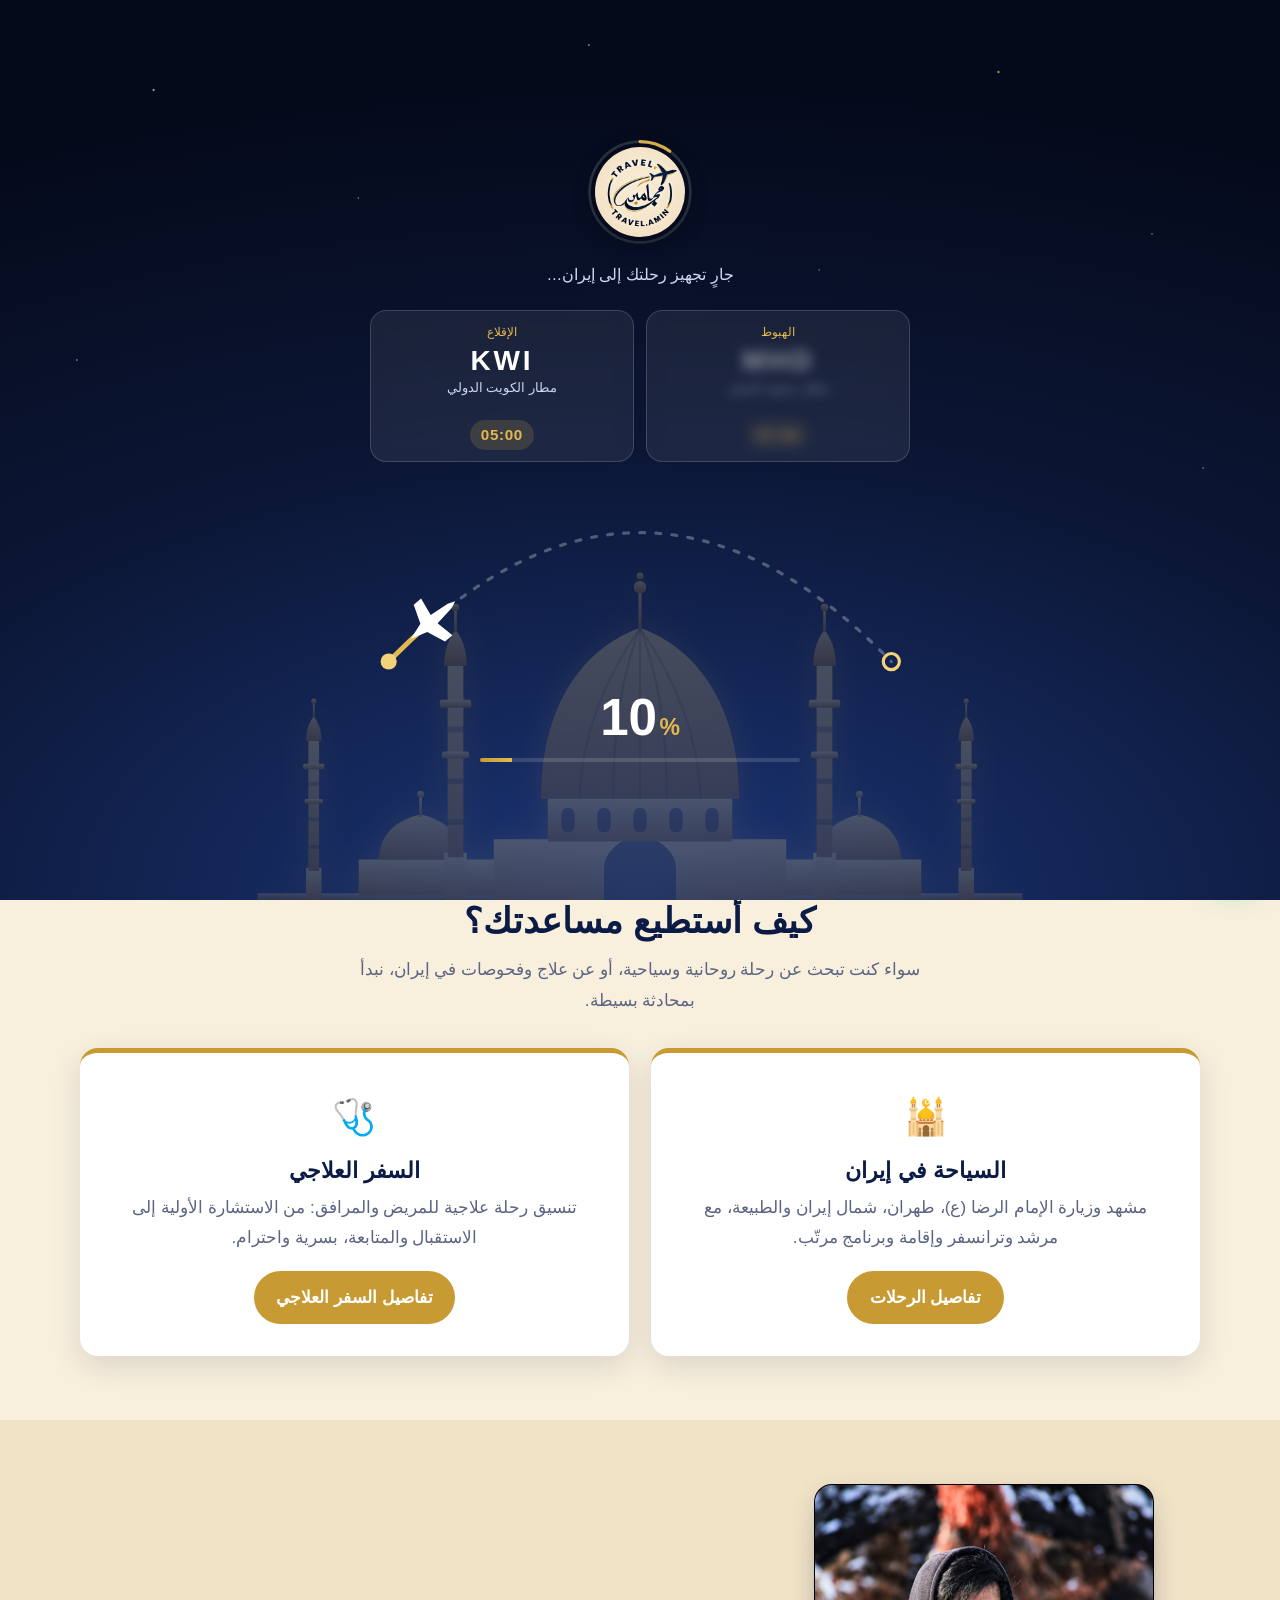
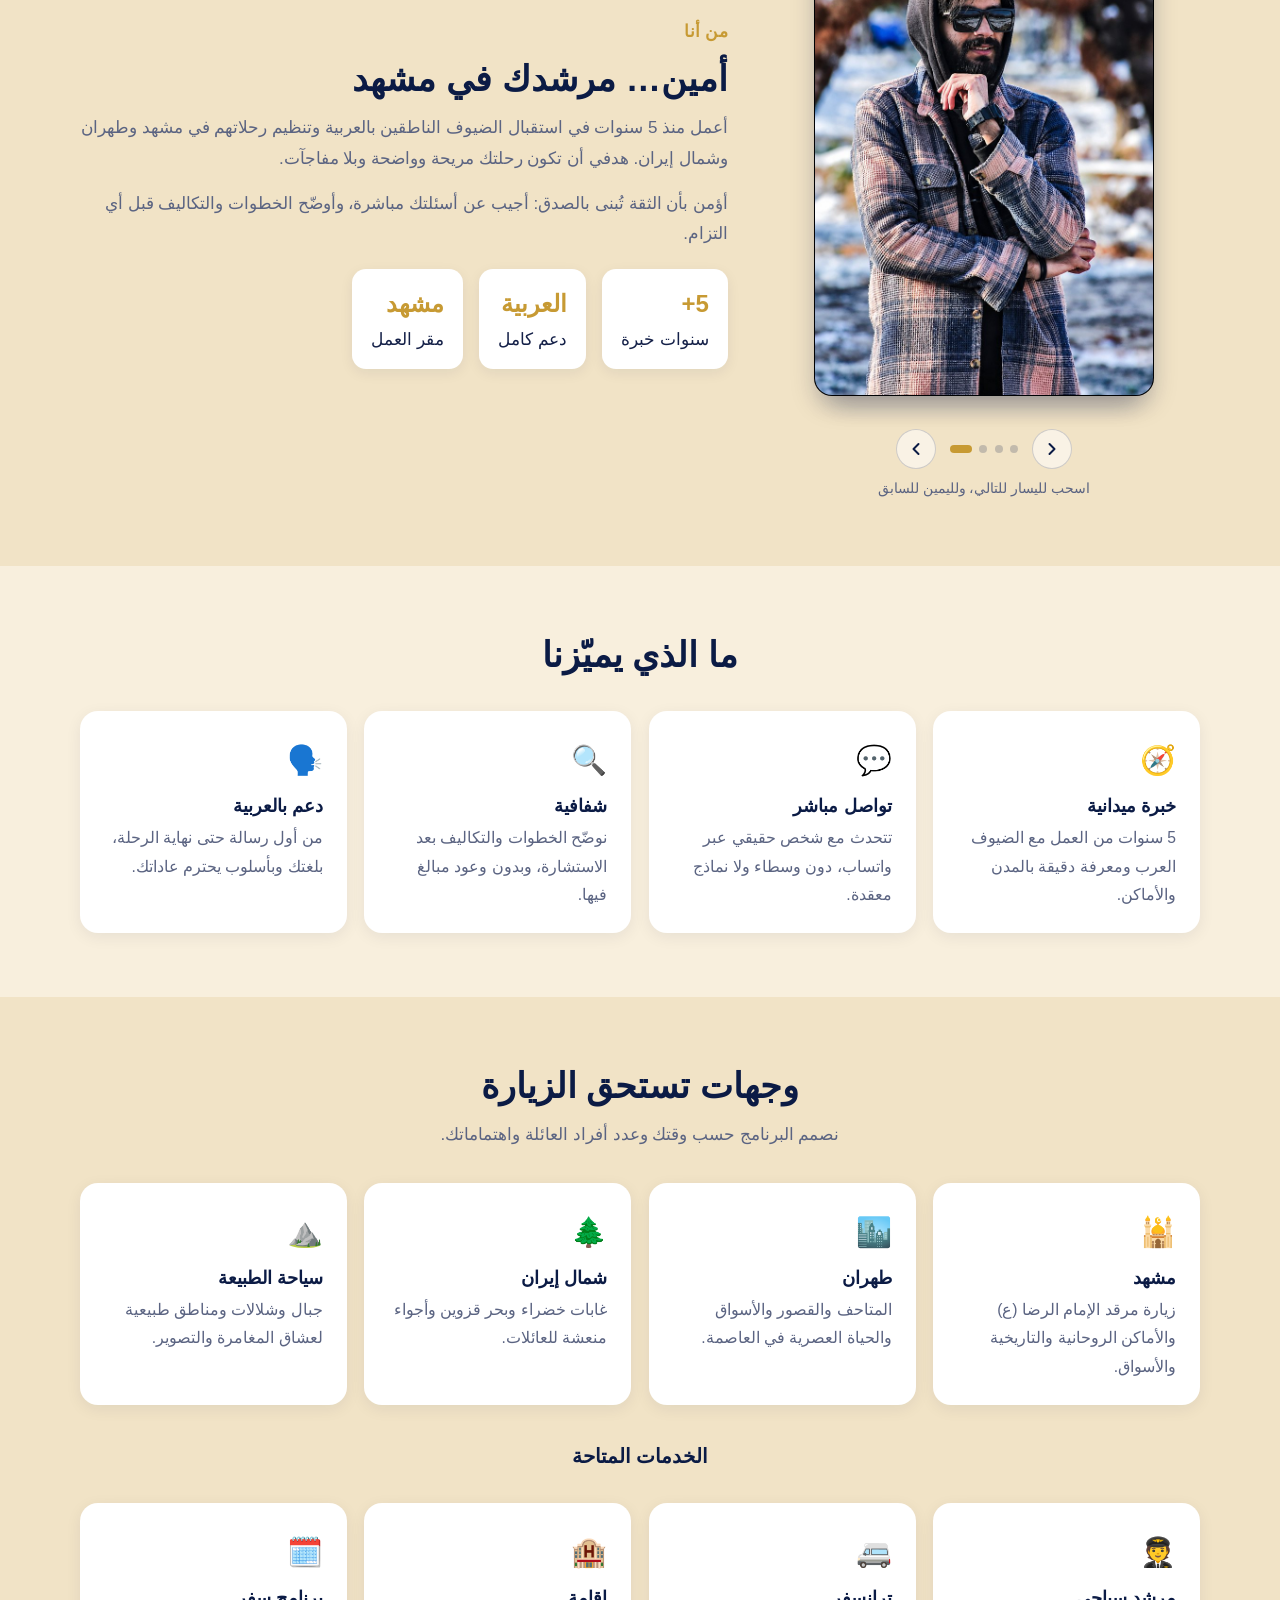
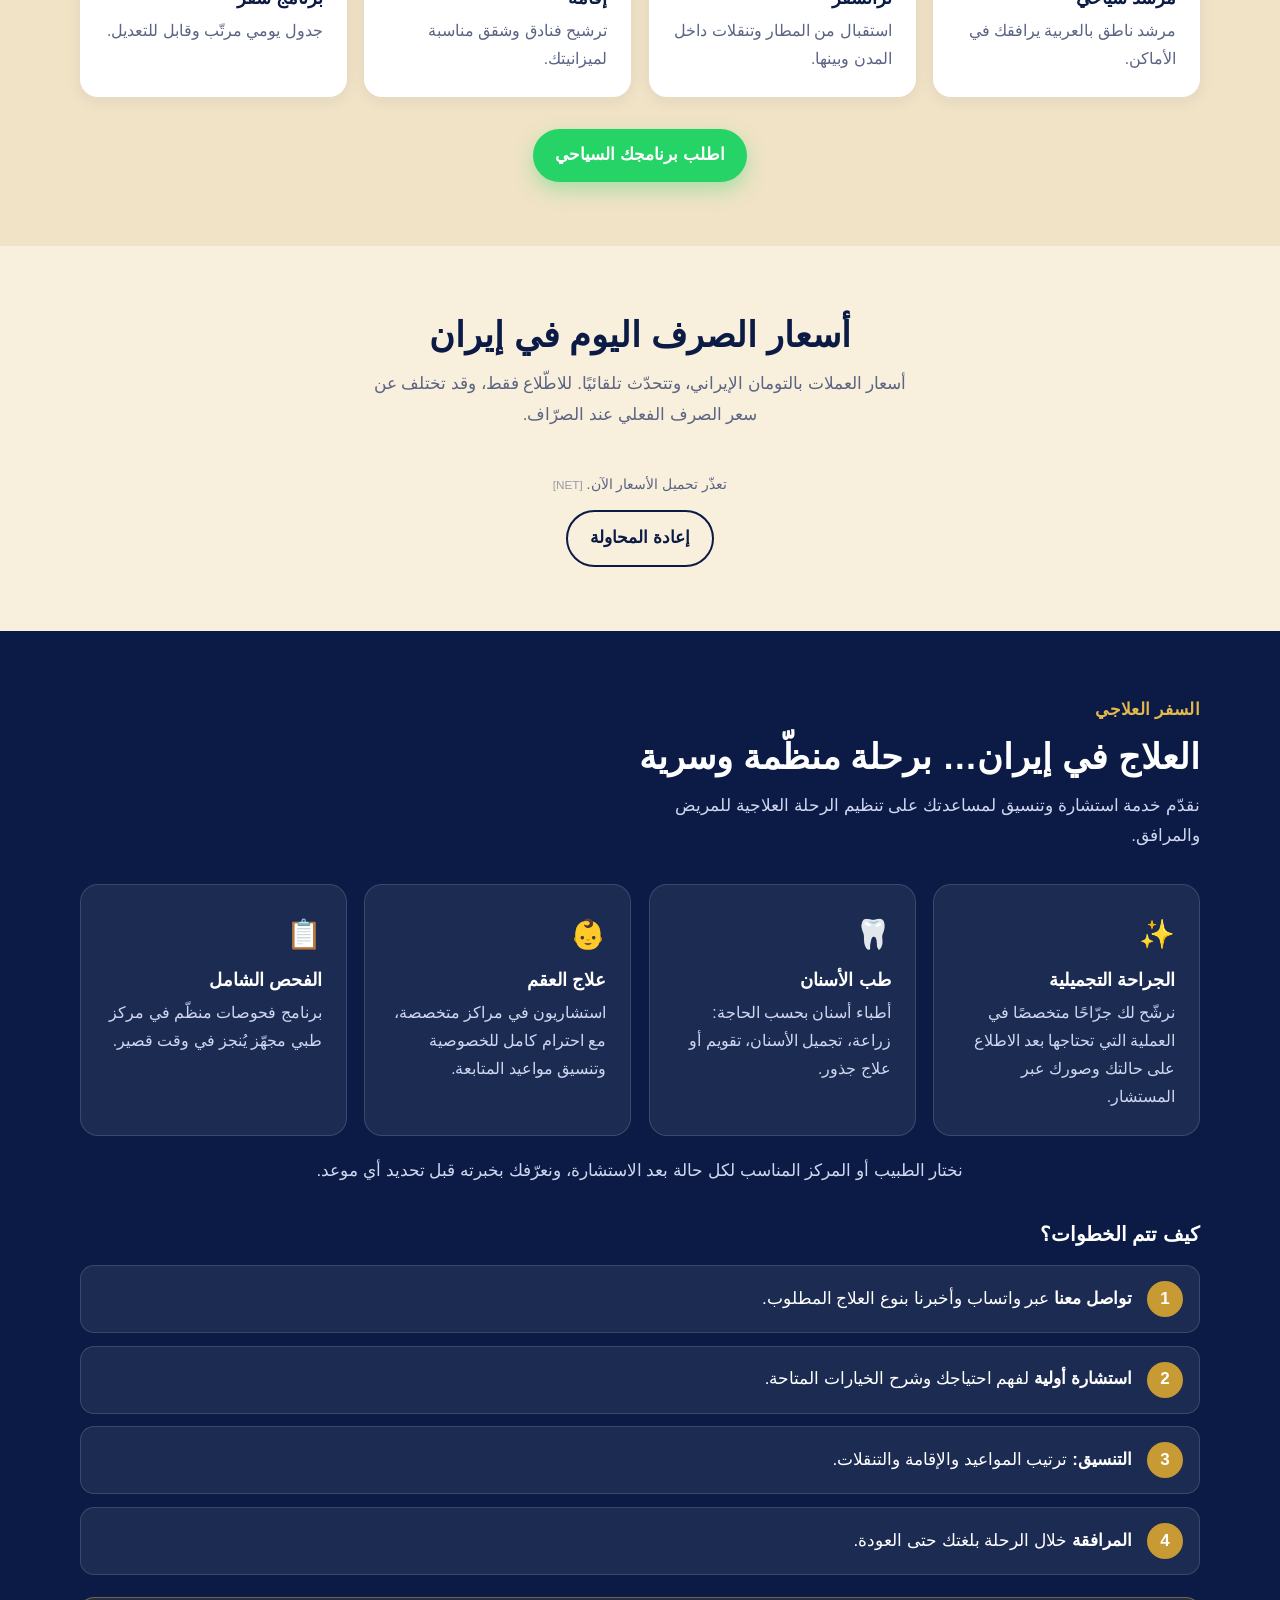
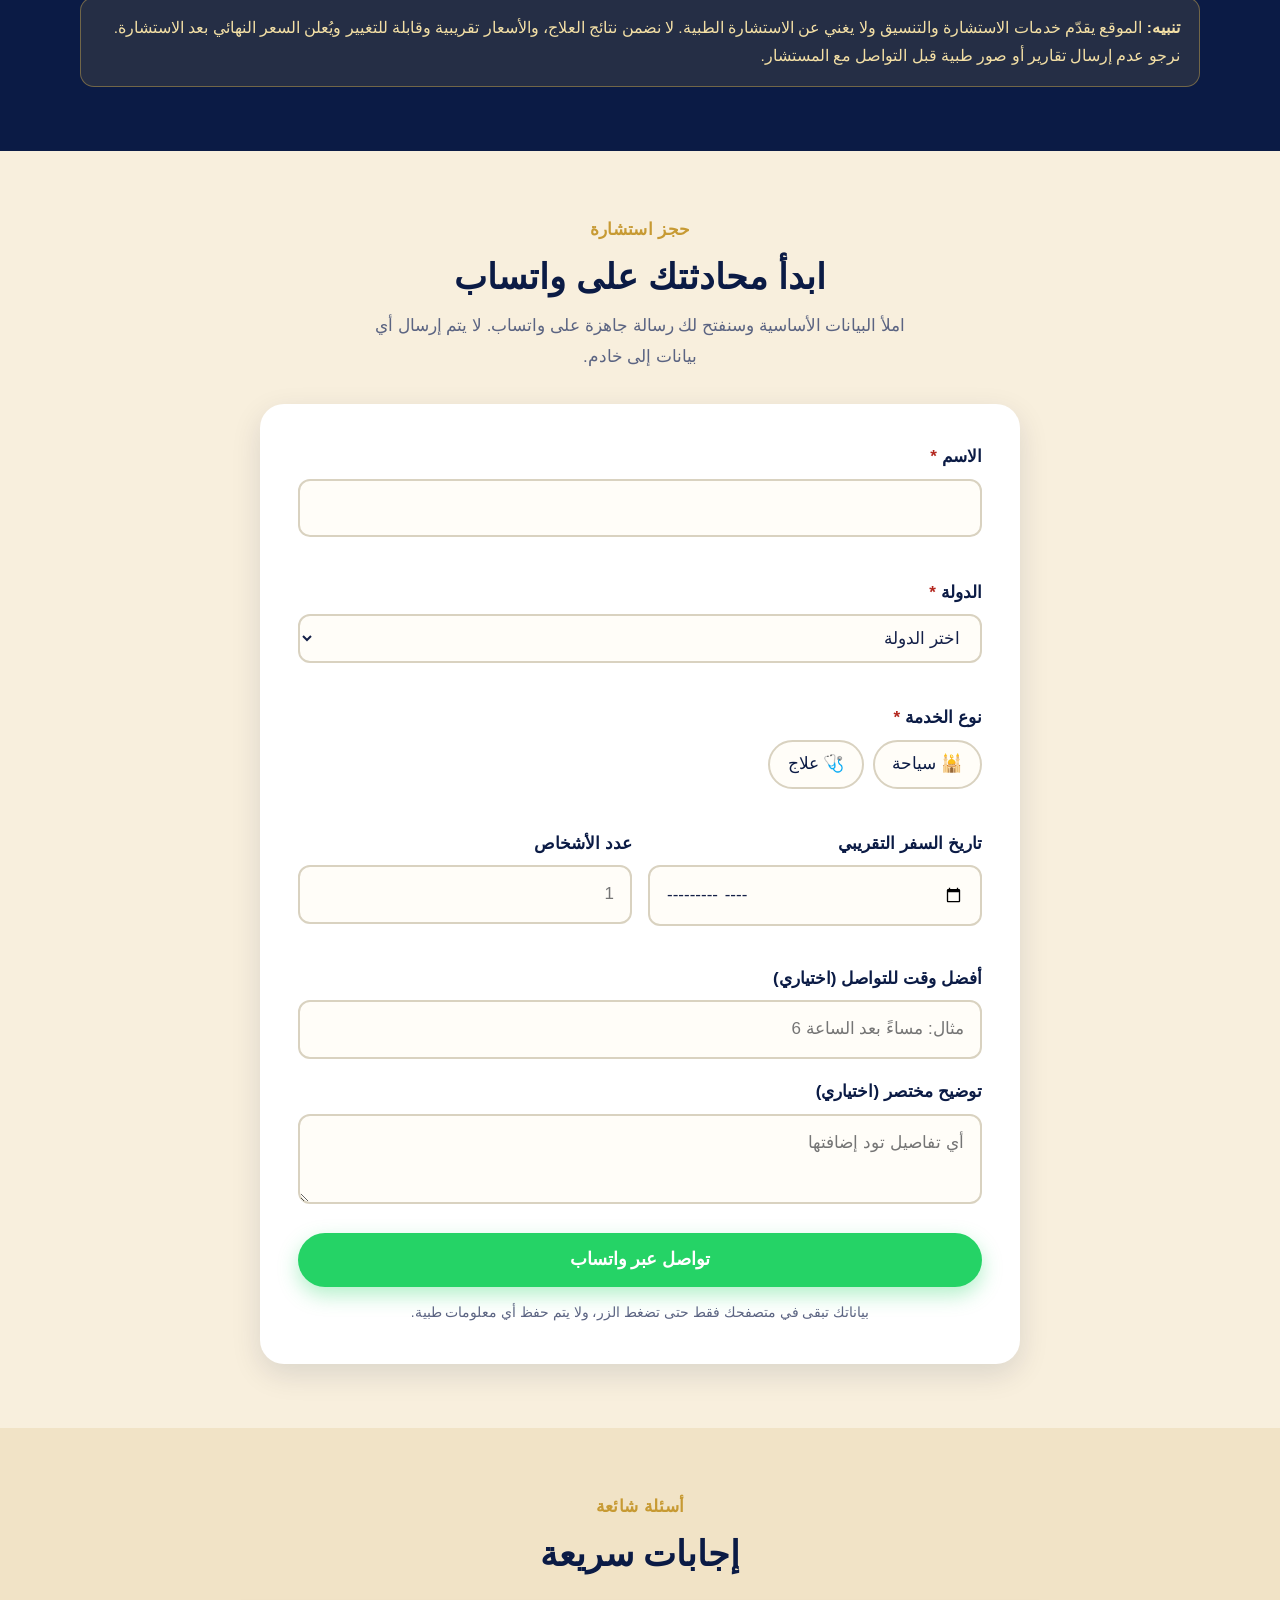
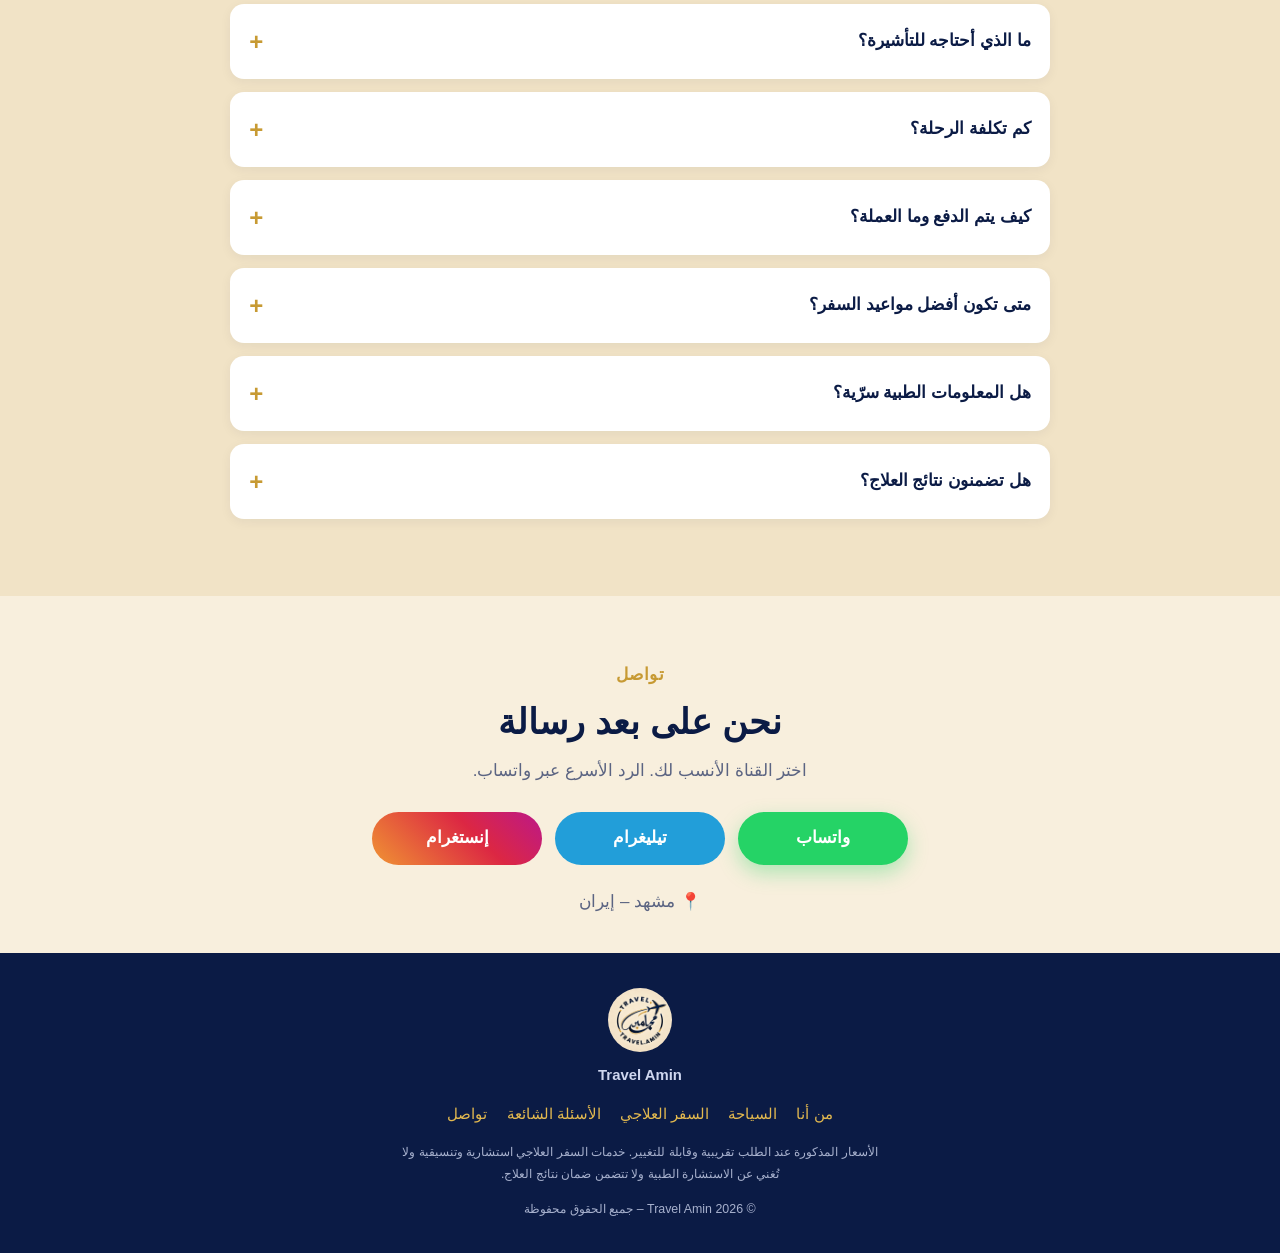
==== index.html @ 6a2022cb "Update title for SEO and branding improvement" ====
<!doctype html>
<html lang="ar" dir="rtl">
<head>
<meta charset="utf-8">
<meta name="google-site-verification" content="cm3eL5Jy6Xv6FcwjnSOEqMSKHyD1TACXFL0OjEvYumI" />
<meta http-equiv="Content-Security-Policy" content="default-src 'self'; script-src 'self'; style-src 'self' https://fonts.googleapis.com; font-src https://fonts.gstatic.com; img-src 'self' data:; connect-src 'self' https://travelamin.mafia099x.workers.dev; base-uri 'self'; form-action 'none'; object-src 'none'">
<meta name="referrer" content="strict-origin-when-cross-origin">
<meta name="viewport" content="width=device-width, initial-scale=1, viewport-fit=cover">
<title>مرشد سياحي في مشهد | السياحة العلاجية في إيران - Travel Amin</title>
<meta name="description" content="أمين، مرشد سياحي من مشهد بخبرة 5 سنوات. رحلات سياحية وسفر علاجي في إيران للناطقين بالعربية، مع استشارة مباشرة عبر واتساب.">
<meta property="og:type" content="website">
<meta property="og:title" content="Travel Amin | السياحة والعلاج في إيران">
<meta property="og:description" content="خطّط رحلتك السياحية أو العلاجية إلى إيران مع مرشد من مشهد، وتواصل مباشرة عبر واتساب.">
<meta property="og:image" content="assets/img/og.jpg">
<meta name="twitter:card" content="summary_large_image">
<meta property="og:locale" content="ar_AR">
<meta name="theme-color" content="#0B1B45" id="metaTheme">
<script src="assets/js/theme-init.js"></script>
<link rel="icon" type="image/png" href="assets/img/favicon.png">
<link rel="apple-touch-icon" href="assets/img/apple-touch-icon.png">
<link rel="preconnect" href="https://fonts.googleapis.com">
<link rel="preconnect" href="https://fonts.gstatic.com" crossorigin>
<link href="https://fonts.googleapis.com/css2?family=Tajawal:wght@400;500;700;800&display=swap" rel="stylesheet">
<script type="application/ld+json">
{"@context":"https://schema.org","@type":"TravelAgency","name":"Travel Amin","alternateName":"Travel.Amin","description":"خدمات السياحة والسفر العلاجي في إيران للناطقين بالعربية","areaServed":"IR","address":{"@type":"PostalAddress","addressLocality":"Mashhad","addressCountry":"IR"},"sameAs":["https://instagram.com/travel.amin","https://t.me/travel_amin"]}
</script>
<link rel="stylesheet" href="assets/css/style.css">
</head>
<body>
<div id="intro" role="status" aria-live="polite" aria-label="جارٍ تجهيز رحلتك" dir="ltr">
  <div class="in-stars"></div>
  <div class="in-stage in-route" id="inRoute">
    <div class="in-logo" id="inLogoWrap">
      <svg viewBox="0 0 120 120" aria-hidden="true"><circle cx="60" cy="60" r="56" fill="none" stroke="rgba(255,255,255,.16)" stroke-width="3"/><circle id="inRing" cx="60" cy="60" r="56" fill="none" stroke="#E3B94F" stroke-width="3.5" stroke-linecap="round" stroke-dasharray="351.86" stroke-dashoffset="351.86" transform="rotate(-90 60 60)"/></svg>
      <img id="inLogo" src="assets/img/logo.jpg" alt="Travel Amin" width="90" height="90">
    </div>
    <p class="in-title" id="inTitle" dir="rtl">جارٍ تجهيز رحلتك إلى إيران…</p>
    <div class="in-cards">
      <div class="ap ap-from" dir="rtl"><span class="ap-lab">الإقلاع</span><b class="ap-code" id="fromCode">---</b><span class="ap-name" id="fromName"></span><span class="ap-time" id="fromTime">--:--</span></div>
      <div class="ap ap-to" id="toCard" dir="rtl"><span class="ap-lab">الهبوط</span><b class="ap-code" id="toCode">MHD</b><span class="ap-name" id="toName">مطار مشهد الدولي</span><span class="ap-time" id="toTime">--:--</span></div>
    </div>
    <svg class="in-path" viewBox="0 0 360 150" aria-hidden="true">
      <path id="inArc" d="M24 122 Q180 -38 336 122" fill="none" stroke="rgba(255,255,255,.28)" stroke-width="2" stroke-dasharray="3 7" stroke-linecap="round"/>
      <path id="inTrail" d="M24 122 Q180 -38 336 122" fill="none" stroke="#E3B94F" stroke-width="3" stroke-linecap="round"/>
      <circle cx="24" cy="122" r="5" fill="#F3D27A"/><circle cx="336" cy="122" r="5" fill="none" stroke="#F3D27A" stroke-width="2"/>
      <g id="inPlane"><path d="M-11 0 L-4 -2.2 L-1 -10 L3 -10 L1.6 -2.2 L10 -1.2 L13 0 L10 1.2 L1.6 2.2 L3 10 L-1 10 L-4 2.2 Z" fill="#fff"/></g>
    </svg>
    <div class="in-pct"><span id="inNum">0</span><small>%</small></div>
    <div class="in-bar"><i id="inBar"></i></div>
  </div>
  <div class="in-stage in-pass" aria-hidden="true">
    <div class="pp" id="pp">
      <div class="pp-page">
        <div class="pp-h">VISAS · تأشيرات</div>
        <div class="pp-ln"></div><div class="pp-ln s"></div><div class="pp-ln"></div>
        <div class="stamp" id="stamp"><div class="s1">IRAN</div><div class="s2">ENTRY · دخول</div><div class="s3">MASHHAD INT'L AIRPORT</div><div class="s4" id="stampDate">--</div></div>
        <div class="pp-mrz">P&lt;TRAVEL&lt;&lt;AMIN&lt;&lt;&lt;&lt;&lt;&lt;&lt;&lt;&lt;&lt;&lt;&lt;&lt;&lt;&lt;&lt;&lt;<br>MHD0000000&lt;0IRN&lt;&lt;&lt;&lt;&lt;&lt;&lt;&lt;&lt;&lt;&lt;&lt;&lt;&lt;&lt;</div>
      </div>
      <div class="pp-cover">
        <img id="ppLogo" class="pp-logo" alt="" width="96" height="96">
        <b>PASSPORT</b><span>جواز سفر</span>
      </div>
    </div>
    <p class="in-welcome" dir="rtl">أهلاً بك في إيران</p>
  </div>
</div>

<a class="skip" href="#main">تخطي إلى المحتوى</a>

<header class="site">
  <div class="container nav">
    <a class="brand" href="#top" aria-label="Travel Amin – الرئيسية">
      <img src="assets/img/logo.jpg" alt="شعار Travel Amin" width="48" height="48">
      <span>Travel Amin</span>
    </a>
    <div class="nav-actions">
      <button class="theme-btn" id="themeBtn" type="button" aria-label="تبديل الوضع الليلي" aria-pressed="false">
        <svg class="moon" width="22" height="22" viewBox="0 0 24 24" fill="none" stroke="currentColor" stroke-width="2" stroke-linecap="round" stroke-linejoin="round" aria-hidden="true"><path d="M21 12.8A9 9 0 1 1 11.2 3a7 7 0 0 0 9.8 9.8z"/></svg>
        <svg class="sun" width="22" height="22" viewBox="0 0 24 24" fill="none" stroke="currentColor" stroke-width="2" stroke-linecap="round" aria-hidden="true"><circle cx="12" cy="12" r="4"/><path d="M12 2v2M12 20v2M4.900 4.900l1.400 1.400M17.700 17.700l1.400 1.400M2 12h2M20 12h2M4.900 19.100l1.400-1.400M17.700 6.300l1.400-1.400"/></svg>
      </button>
      <button class="burger" id="burger" aria-label="القائمة" aria-expanded="false" aria-controls="menu"><span></span></button>
    </div>
    <ul class="menu" id="menu">
      <li><a href="#about">من أنا</a></li>
      <li><a href="#tourism">السياحة</a></li>
      <li><a href="#medical">السفر العلاجي</a></li>
      <li><a href="#faq">الأسئلة الشائعة</a></li>
      <li><a href="#contact">تواصل</a></li>
      <li><a class="btn btn-wa" href="#booking" data-wa-open>احجز استشارة</a></li>
    </ul>
  </div>
</header>

<main id="main">
<!-- HERO -->
<section class="hero" id="top">
  <svg class="skyline" viewBox="0 0 800 304" aria-hidden="true" focusable="false" xmlns="http://www.w3.org/2000/svg">
  <defs>
    <linearGradient id="gd" x1="0" y1="0" x2="0" y2="1"><stop offset="0" stop-color="#FBE08A"/><stop offset="1" stop-color="#A9751F"/></linearGradient>
    <g id="mnr">
      <rect x="-10" y="262" width="20" height="42" fill="url(#gd)"/>
      <rect x="-7" y="96" width="14" height="170" fill="url(#gd)"/>
      <rect x="-7" y="150" width="14" height="5" fill="#0A1330" opacity=".28"/>
      <rect x="-7" y="196" width="14" height="5" fill="#0A1330" opacity=".28"/>
      <rect x="-7" y="232" width="14" height="5" fill="#0A1330" opacity=".28"/>
      <rect x="-14" y="126" width="28" height="7" rx="2" fill="url(#gd)"/>
      <rect x="-12" y="172" width="24" height="6" rx="2" fill="url(#gd)"/>
      <path d="M-10 96 C-10 80 -5 70 0 64 C5 70 10 80 10 96 Z" fill="url(#gd)"/>
      <rect x="-1.2" y="46" width="2.4" height="20" fill="url(#gd)"/>
      <circle cx="0" cy="44" r="3.4" fill="url(#gd)"/>
    </g>
  </defs>
  <!-- ground -->
  <rect x="60" y="298" width="680" height="6" fill="url(#gd)" opacity=".7"/>
  <!-- outer minarets -->
  <use href="#mnr" transform="translate(110 304) scale(.68) translate(0 -304)"/>
  <use href="#mnr" transform="translate(690 304) scale(.68) translate(0 -304)"/>
  <!-- side wings + small domes -->
  <rect x="150" y="268" width="130" height="32" fill="url(#gd)"/>
  <rect x="520" y="268" width="130" height="32" fill="url(#gd)"/>
  <path d="M168 268 C168 244 186 232 205 228 C224 232 242 244 242 268 Z" fill="url(#gd)"/>
  <path d="M558 268 C558 244 576 232 595 228 C614 232 632 244 632 268 Z" fill="url(#gd)"/>
  <rect x="203.8" y="212" width="2.4" height="18" fill="url(#gd)"/><circle cx="205" cy="210" r="3" fill="url(#gd)"/>
  <rect x="593.8" y="212" width="2.4" height="18" fill="url(#gd)"/><circle cx="595" cy="210" r="3" fill="url(#gd)"/>
  <!-- main minarets -->
  <use href="#mnr" transform="translate(236 0)"/>
  <use href="#mnr" transform="translate(564 0)"/>
  <!-- central body + iwan -->
  <rect x="270" y="250" width="260" height="54" fill="url(#gd)"/>
  <path d="M368 304 V276 Q368 256 400 244 Q432 256 432 276 V304 Z" fill="#0A1330" opacity=".6"/>
  <!-- drum -->
  <rect x="318" y="212" width="164" height="40" fill="url(#gd)"/>
  <g fill="#0A1330" opacity=".5">
    <rect x="330" y="222" width="12" height="22" rx="6"/><rect x="362" y="222" width="12" height="22" rx="6"/>
    <rect x="394" y="222" width="12" height="22" rx="6"/><rect x="426" y="222" width="12" height="22" rx="6"/>
    <rect x="458" y="222" width="12" height="22" rx="6"/>
  </g>
  <!-- main dome -->
  <path d="M312 214 C312 130 350 80 400 62 C450 80 488 130 488 214 Z" fill="url(#gd)"/>
  <g fill="none" stroke="#0A1330" stroke-opacity=".2" stroke-width="2">
    <path d="M400 62 V214"/>
    <path d="M400 62 C382 108 376 160 376 214"/><path d="M400 62 C418 108 424 160 424 214"/>
    <path d="M400 62 C366 112 348 160 346 214"/><path d="M400 62 C434 112 452 160 454 214"/>
  </g>
  <rect x="398.6" y="28" width="2.8" height="36" fill="url(#gd)"/>
  <circle cx="400" cy="26" r="5.5" fill="url(#gd)"/>
  <circle cx="400" cy="16" r="3.2" fill="url(#gd)"/>
</svg>
  <div class="container hero-grid">
    <div>
      <span class="eyebrow u1">مشهد – إيران</span>
      <h1>رحلتك إلى إيران تبدأ مع <em>مرشد يُوثق به</em></h1>
      <p>أنا أمين، مرشد سياحي من مشهد بخبرة 5 سنوات مع الضيوف الناطقين بالعربية. أخطّط لرحلتك السياحية أو العلاجية وأرافقك خطوة بخطوة — والتواصل مباشر عبر واتساب.</p>
      <div class="cta">
        <a class="btn btn-wa" href="#booking" data-wa-open>
          <svg width="22" height="22" viewBox="0 0 32 32" fill="#fff" aria-hidden="true"><path d="M16 3C9 3 3.4 8.6 3.4 15.5c0 2.3.6 4.4 1.7 6.3L3 29l7.4-1.9c1.8 1 3.8 1.500 5.900 1.500h.1c6.900 0 12.500-5.600 12.500-12.500S23 3 16 3zm0 22.900c-1.900 0-3.700-.5-5.300-1.500l-.4-.2-4.400 1.100 1.200-4.300-.3-.4a10.300 10.300 0 0 1-1.600-5.500C5.200 9.300 10 4.800 16 4.800s10.800 4.600 10.800 10.700S21.900 25.900 16 25.900zm5.900-7.700c-.3-.2-1.900-.9-2.200-1-.3-.1-.5-.2-.7.200s-.8 1-1 1.200c-.2.200-.4.200-.7.100-.3-.2-1.400-.5-2.600-1.600-1-.9-1.600-1.900-1.800-2.300-.2-.3 0-.5.100-.7l.5-.6c.2-.2.200-.3.300-.5.100-.2.100-.4 0-.6l-1-2.300c-.2-.6-.5-.5-.7-.5h-.6c-.2 0-.6.100-.9.400s-1.200 1.200-1.200 2.800 1.200 3.300 1.400 3.500c.2.200 2.400 3.700 5.800 5.100.8.400 1.500.6 2 .7.800.3 1.600.2 2.200.1.700-.1 1.900-.8 2.200-1.500.3-.7.300-1.400.2-1.500-.1-.1-.3-.2-.7-.4z"/></svg>
          احجز استشارتك عبر واتساب</a>
        <a class="btn btn-line" href="#paths">استكشف الخدمات</a>
      </div>
      <div class="badges"><span>✔ خبرة 5 سنوات</span><span>✔ دعم باللغة العربية</span><span>✔ استشارة مباشرة</span></div>
    </div>
    <img class="hero-logo" src="assets/img/logo.jpg" alt="شعار Travel Amin: طائرة وخط عربي" width="340" height="340">
  </div>
</section>

<!-- PATHS -->
<section id="paths">
  <div class="container center">
    <span class="eyebrow">اختر مسارك</span>
    <h2>كيف أستطيع مساعدتك؟</h2>
    <p class="lead">سواء كنت تبحث عن رحلة روحانية وسياحية، أو عن علاج وفحوصات في إيران، نبدأ بمحادثة بسيطة.</p>
    <div class="paths">
      <article class="path">
        <div class="ico" aria-hidden="true">🕌</div>
        <h3>السياحة في إيران</h3>
        <p>مشهد وزيارة الإمام الرضا (ع)، طهران، شمال إيران والطبيعة، مع مرشد وترانسفر وإقامة وبرنامج مرتّب.</p>
        <a class="btn btn-gold" href="#tourism">تفاصيل الرحلات</a>
      </article>
      <article class="path">
        <div class="ico" aria-hidden="true">🩺</div>
        <h3>السفر العلاجي</h3>
        <p>تنسيق رحلة علاجية للمريض والمرافق: من الاستشارة الأولية إلى الاستقبال والمتابعة، بسرية واحترام.</p>
        <a class="btn btn-gold" href="#medical">تفاصيل السفر العلاجي</a>
      </article>
    </div>
  </div>
</section>

<!-- ABOUT -->
<section class="alt" id="about">
  <div class="container about">
    <div class="pwrap"><div class="pstack">
      <figure class="card pcard"><img src="assets/img/amin-1.jpg" alt="أمين – صورة 1" width="340" height="510" draggable="false"></figure>
      <figure class="card pcard"><img src="assets/img/amin-2.jpg" alt="أمين – صورة 2" width="340" height="510" draggable="false" loading="lazy"></figure>
      <figure class="card pcard"><img src="assets/img/amin-3.jpg" alt="أمين – صورة 3" width="340" height="510" draggable="false" loading="lazy"></figure>
      <figure class="card pcard"><img src="assets/img/amin-4.jpg" alt="أمين – صورة 4" width="340" height="510" draggable="false" loading="lazy"></figure>
    </div></div>
    <div>
      <span class="eyebrow">من أنا</span>
      <h2>أمين… مرشدك في مشهد</h2>
      <p>أعمل منذ 5 سنوات في استقبال الضيوف الناطقين بالعربية وتنظيم رحلاتهم في مشهد وطهران وشمال إيران. هدفي أن تكون رحلتك مريحة وواضحة وبلا مفاجآت.</p>
      <p>أؤمن بأن الثقة تُبنى بالصدق: أجيب عن أسئلتك مباشرة، وأوضّح الخطوات والتكاليف قبل أي التزام.</p>
      <div class="stats">
        <div class="stat"><b>5+</b>سنوات خبرة</div>
        <div class="stat"><b>العربية</b>دعم كامل</div>
        <div class="stat"><b>مشهد</b>مقر العمل</div>
      </div>
    </div>
  </div>
</section>

<!-- WHY -->
<section id="why">
  <div class="container center">
    <h2>ما الذي يميّزنا</h2>
    <div class="grid g4 u2">
      <div class="card"><span class="ico" aria-hidden="true">🧭</span><h3>خبرة ميدانية</h3><p>5 سنوات من العمل مع الضيوف العرب ومعرفة دقيقة بالمدن والأماكن.</p></div>
      <div class="card"><span class="ico" aria-hidden="true">💬</span><h3>تواصل مباشر</h3><p>تتحدث مع شخص حقيقي عبر واتساب، دون وسطاء ولا نماذج معقدة.</p></div>
      <div class="card"><span class="ico" aria-hidden="true">🔍</span><h3>شفافية</h3><p>نوضّح الخطوات والتكاليف بعد الاستشارة، وبدون وعود مبالغ فيها.</p></div>
      <div class="card"><span class="ico" aria-hidden="true">🗣️</span><h3>دعم بالعربية</h3><p>من أول رسالة حتى نهاية الرحلة، بلغتك وبأسلوب يحترم عاداتك.</p></div>
    </div>
  </div>
</section>

<!-- TOURISM -->
<section class="alt" id="tourism">
  <div class="container">
    <h2 class="u3">وجهات تستحق الزيارة</h2>
    <p class="lead u4">نصمم البرنامج حسب وقتك وعدد أفراد العائلة واهتماماتك.</p>
    <div class="grid g4">
      <div class="card"><span class="ico" aria-hidden="true">🕌</span><h3>مشهد</h3><p>زيارة مرقد الإمام الرضا (ع) والأماكن الروحانية والتاريخية والأسواق.</p></div>
      <div class="card"><span class="ico" aria-hidden="true">🏙️</span><h3>طهران</h3><p>المتاحف والقصور والأسواق والحياة العصرية في العاصمة.</p></div>
      <div class="card"><span class="ico" aria-hidden="true">🌲</span><h3>شمال إيران</h3><p>غابات خضراء وبحر قزوين وأجواء منعشة للعائلات.</p></div>
      <div class="card"><span class="ico" aria-hidden="true">⛰️</span><h3>سياحة الطبيعة</h3><p>جبال وشلالات ومناطق طبيعية لعشاق المغامرة والتصوير.</p></div>
    </div>
    <h3 class="u5">الخدمات المتاحة</h3>
    <div class="grid g4">
      <div class="card"><span class="ico" aria-hidden="true">🧑‍✈️</span><h3>مرشد سياحي</h3><p>مرشد ناطق بالعربية يرافقك في الأماكن.</p></div>
      <div class="card"><span class="ico" aria-hidden="true">🚐</span><h3>ترانسفر</h3><p>استقبال من المطار وتنقلات داخل المدن وبينها.</p></div>
      <div class="card"><span class="ico" aria-hidden="true">🏨</span><h3>إقامة</h3><p>ترشيح فنادق وشقق مناسبة لميزانيتك.</p></div>
      <div class="card"><span class="ico" aria-hidden="true">🗓️</span><h3>برنامج سفر</h3><p>جدول يومي مرتّب وقابل للتعديل.</p></div>
    </div>
    <p class="center u6"><a class="btn btn-wa" href="#booking" data-wa-open data-pick="سياحة">اطلب برنامجك السياحي</a></p>
  </div>
</section>

<!-- RATES -->
<section id="rates">
  <div class="container center">
    <h2>أسعار الصرف اليوم في إيران</h2>
    <p class="lead">أسعار العملات بالتومان الإيراني، وتتحدّث تلقائيًا. للاطّلاع فقط، وقد تختلف عن سعر الصرف الفعلي عند الصرّاف.</p>
    <div class="rates-grid" id="ratesGrid" aria-live="polite">
      <div class="rate card sk"></div><div class="rate card sk"></div><div class="rate card sk"></div><div class="rate card sk"></div>
    </div>
    <p class="rates-meta" id="ratesMeta">جارٍ تحميل الأسعار…</p>
    <button class="btn btn-line rates-retry hidden" id="ratesRetry" type="button">إعادة المحاولة</button>
  </div>
</section>

<!-- MEDICAL -->
<section class="dark" id="medical">
  <div class="container">
    <span class="eyebrow u1">السفر العلاجي</span>
    <h2>العلاج في إيران… برحلة منظّمة وسرية</h2>
    <p class="lead">نقدّم خدمة استشارة وتنسيق لمساعدتك على تنظيم الرحلة العلاجية للمريض والمرافق.</p>
    <div class="grid g4">
      <div class="card" data-spec="تجميل"><span class="ico" aria-hidden="true">✨</span><h3>الجراحة التجميلية</h3><p>نرشّح لك جرّاحًا متخصصًا في العملية التي تحتاجها بعد الاطلاع على حالتك وصورك عبر المستشار.</p></div>
      <div class="card" data-spec="أسنان"><span class="ico" aria-hidden="true">🦷</span><h3>طب الأسنان</h3><p>أطباء أسنان بحسب الحاجة: زراعة، تجميل الأسنان، تقويم أو علاج جذور.</p></div>
      <div class="card" data-spec="عقم"><span class="ico" aria-hidden="true">👶</span><h3>علاج العقم</h3><p>استشاريون في مراكز متخصصة، مع احترام كامل للخصوصية وتنسيق مواعيد المتابعة.</p></div>
      <div class="card" data-spec="فحص"><span class="ico" aria-hidden="true">📋</span><h3>الفحص الشامل</h3><p>برنامج فحوصات منظّم في مركز طبي مجهّز يُنجز في وقت قصير.</p></div>
    </div>
    <p class="center u7">نختار الطبيب أو المركز المناسب لكل حالة بعد الاستشارة، ونعرّفك بخبرته قبل تحديد أي موعد.</p>
    <h3 class="u8">كيف تتم الخطوات؟</h3>
    <ol class="steps">
      <li><b>تواصل معنا</b> عبر واتساب وأخبرنا بنوع العلاج المطلوب.</li>
      <li><b>استشارة أولية</b> لفهم احتياجك وشرح الخيارات المتاحة.</li>
      <li><b>التنسيق:</b> ترتيب المواعيد والإقامة والتنقلات.</li>
      <li><b>المرافقة</b> خلال الرحلة بلغتك حتى العودة.</li>
    </ol>
    <div class="notice"><b>تنبيه:</b> الموقع يقدّم خدمات الاستشارة والتنسيق ولا يغني عن الاستشارة الطبية. لا نضمن نتائج العلاج، والأسعار تقريبية وقابلة للتغيير ويُعلن السعر النهائي بعد الاستشارة. نرجو عدم إرسال تقارير أو صور طبية قبل التواصل مع المستشار.</div>
    
  </div>
</section>

<!-- BOOKING -->
<section id="booking">
  <div class="container center">
    <span class="eyebrow">حجز استشارة</span>
    <h2>ابدأ محادثتك على واتساب</h2>
    <p class="lead">املأ البيانات الأساسية وسنفتح لك رسالة جاهزة على واتساب. لا يتم إرسال أي بيانات إلى خادم.</p>
    <form class="form-wrap u2" id="bookForm" novalidate aria-label="نموذج حجز استشارة">
      <div class="field">
        <label for="name">الاسم <span class="req">*</span></label>
        <input id="name" name="name" type="text" autocomplete="name" maxlength="60" aria-describedby="e-name">
        <div class="err" id="e-name" role="alert"></div>
      </div>
      <div class="field">
        <label for="country">الدولة <span class="req">*</span></label>
        <select id="country" name="country" aria-describedby="e-country">
          <option value="">اختر الدولة</option>
          <option>العراق</option><option>الكويت</option><option>عُمان</option><option>قطر</option>
          <option>البحرين</option><option>الإمارات</option><option>السعودية</option><option>لبنان</option>
          <option>اليمن</option><option>سوريا</option><option>الأردن</option><option>مصر</option><option>أخرى</option>
        </select>
        <div class="err" id="e-country" role="alert"></div>
      </div>
      <div class="field">
        <span class="lbl" id="l-type">نوع الخدمة <span class="req">*</span></span>
        <div class="chips" role="radiogroup" aria-labelledby="l-type" id="g-type">
          <button type="button" class="chip" role="radio" aria-checked="false" data-v="سياحة">🕌 سياحة</button>
          <button type="button" class="chip" role="radio" aria-checked="false" data-v="علاج">🩺 علاج</button>
        </div>
        <div class="err" id="e-type" role="alert"></div>
      </div>
      <div class="field hidden" id="f-topic">
        <span class="lbl" id="l-topic">الموضوع <span class="req">*</span></span>
        <div class="chips" role="radiogroup" aria-labelledby="l-topic" id="g-topic"></div>
        <input id="other" type="text" maxlength="80" placeholder="اكتب الموضوع باختصار" class="hidden u9" aria-label="موضوع آخر">
        <div class="err" id="e-topic" role="alert"></div>
      </div>
      <div class="row">
        <div class="field">
          <label for="date">تاريخ السفر التقريبي</label>
          <input id="date" type="month">
        </div>
        <div class="field">
          <label for="people">عدد الأشخاص</label>
          <input id="people" type="number" min="1" max="50" inputmode="numeric" placeholder="1" aria-describedby="e-people">
          <div class="err" id="e-people" role="alert"></div>
        </div>
      </div>
      <div class="field">
        <label for="besttime">أفضل وقت للتواصل (اختياري)</label>
        <input id="besttime" type="text" maxlength="50" placeholder="مثال: مساءً بعد الساعة 6">
      </div>
      <div class="field">
        <label for="note">توضيح مختصر (اختياري)</label>
        <textarea id="note" maxlength="400" placeholder="أي تفاصيل تود إضافتها"></textarea>
      </div>
      <div class="warn hidden" id="medwarn"><b>تنبيه:</b> لا ترسل تقارير أو صورًا طبية قبل التواصل مع المستشار.</div>
      <button class="btn btn-wa u10" type="submit">تواصل عبر واتساب</button>
      <div class="fallback hidden" id="fallback" aria-live="polite">
        إذا لم يفتح واتساب تلقائيًا، يمكنك:
        <div>
          <a class="btn btn-wa" id="fb-web" target="_blank" rel="noopener" href="#">واتساب ويب</a>
          <a class="btn btn-tg" href="https://t.me/travel_amin" target="_blank" rel="noopener">تيليغرام</a>
          <button type="button" class="btn btn-line" id="fb-copy">نسخ الرقم</button>
        </div>
      </div>
      <p class="privacy-note">بياناتك تبقى في متصفحك فقط حتى تضغط الزر، ولا يتم حفظ أي معلومات طبية.</p>
    </form>
  </div>
</section>

<!-- FAQ -->
<section class="alt" id="faq">
  <div class="container u11">
    <div class="center"><span class="eyebrow">أسئلة شائعة</span><h2>إجابات سريعة</h2></div>
    <div class="u12">
      <details><summary>ما الذي أحتاجه للتأشيرة؟</summary><p>تختلف متطلبات الدخول حسب الجنسية وقد تتغير، لذا نوضّح لك المطلوب لبلدك عند التواصل ونساعدك في تجهيز الأوراق.</p></details>
      <details><summary>كم تكلفة الرحلة؟</summary><p>لا نثبّت أسعارًا على الموقع لأن التكلفة تعتمد على المدة والخدمات وعدد الأشخاص. نرسل لك عرضًا واضحًا عبر واتساب بعد الاستشارة.</p></details>
      <details><summary>كيف يتم الدفع وما العملة؟</summary><p>نحدد طريقة الدفع والعملة معك بوضوح بعد الاتفاق على البرنامج، وقبل أي التزام.</p></details>
      <details><summary>متى تكون أفضل مواعيد السفر؟</summary><p>يعتمد ذلك على الوجهة ونوع الرحلة؛ أخبرنا بما تفضّله وسنقترح عليك الوقت الأنسب.</p></details>
      <details><summary>هل المعلومات الطبية سرّية؟</summary><p>نحترم خصوصيتك. لا يحفظ الموقع أي معلومات طبية، ونرجو عدم إرسال تقارير أو صور قبل التواصل مع المستشار عبر واتساب.</p></details>
      <details><summary>هل تضمنون نتائج العلاج؟</summary><p>لا. نحن نقدّم الاستشارة والتنسيق فقط، والقرار الطبي والنتائج من مسؤولية الطبيب والمركز المعالج.</p></details>
    </div>
  </div>
</section>

<!-- CONTACT -->
<section id="contact">
  <div class="container center">
    <span class="eyebrow">تواصل</span>
    <h2>نحن على بعد رسالة</h2>
    <p class="lead">اختر القناة الأنسب لك. الرد الأسرع عبر واتساب.</p>
    <div class="contact-list">
      <a class="btn btn-wa" href="#" data-wa-direct rel="noopener" target="_blank">واتساب</a>
      <a class="btn btn-tg" href="https://t.me/travel_amin" target="_blank" rel="noopener">تيليغرام</a>
      <a class="btn btn-ig" href="https://instagram.com/travel.amin" target="_blank" rel="noopener">إنستغرام</a>
    </div>
    <p class="u13">📍 مشهد – إيران</p>
  </div>
</section>
</main>

<footer>
  <div class="container">
    <img src="assets/img/logo.jpg" alt="" width="64" height="64" loading="lazy" class="u14">
    <strong>Travel Amin</strong>
    <div class="foot-links">
      <a href="#about">من أنا</a><a href="#tourism">السياحة</a><a href="#medical">السفر العلاجي</a><a href="#faq">الأسئلة الشائعة</a><a href="#contact">تواصل</a>
    </div>
    <small>الأسعار المذكورة عند الطلب تقريبية وقابلة للتغيير. خدمات السفر العلاجي استشارية وتنسيقية ولا تُغني عن الاستشارة الطبية ولا تتضمن ضمان نتائج العلاج.</small>
    <small>© <span id="yr">2026</span> Travel Amin – جميع الحقوق محفوظة</small>
  </div>
</footer>

<a class="fab" href="#" data-wa-direct target="_blank" rel="noopener" aria-label="تواصل عبر واتساب">
  <svg viewBox="0 0 32 32" aria-hidden="true"><path d="M16 3C9 3 3.400 8.600 3.400 15.500c0 2.300.6 4.400 1.700 6.300L3 29l7.400-1.900c1.800 1 3.800 1.500 5.900 1.500h.1c6.900 0 12.500-5.600 12.500-12.500S23 3 16 3zm0 22.900c-1.900 0-3.700-.5-5.300-1.500l-.4-.2-4.400 1.100 1.200-4.300-.3-.4a10.300 10.300 0 0 1-1.600-5.500C5.200 9.300 10 4.800 16 4.800s10.800 4.600 10.800 10.700S21.900 25.900 16 25.900zm5.900-7.700c-.3-.2-1.900-.9-2.200-1-.3-.1-.5-.2-.7.200s-.8 1-1 1.200c-.2.200-.4.200-.7.100-.3-.2-1.400-.5-2.600-1.600-1-.9-1.600-1.900-1.800-2.300-.2-.3 0-.5.100-.7l.5-.6c.2-.2.200-.3.300-.5.100-.2.100-.4 0-.6l-1-2.300c-.2-.6-.5-.5-.7-.5h-.6c-.2 0-.6.100-.9.400s-1.200 1.200-1.200 2.800 1.200 3.300 1.400 3.500c.2.200 2.400 3.700 5.800 5.100.8.400 1.500.6 2 .7.800.3 1.600.2 2.200.1.700-.1 1.900-.8 2.200-1.500.3-.7.300-1.400.2-1.500-.1-.1-.3-.2-.7-.4z"/></svg>
</a>



<script src="assets/js/config.js" defer></script>
<script src="assets/js/intro.js" defer></script>
<script src="assets/js/main.js" defer></script>
<script src="assets/js/rates.js" defer></script>
</body>
</html>
---- assets/css/style.css ----
:root{
  --navy:#0B1B45; --navy-2:#13285f; --gold:#C79A33; --gold-2:#E3B94F;
  --cream:#F8EFDD; --cream-2:#F1E3C6; --ink:#142048; --muted:#5b6482;
  --wa:#25D366; --wa-d:#1ebe5b; --white:#fff; --err:#b3261e;
  --radius:18px; --shadow:0 10px 30px rgba(11,27,69,.12);
}
*{box-sizing:border-box;margin:0}
html{scroll-behavior:smooth;scroll-padding-top:100px}
body{font-family:"Tajawal","Segoe UI",Tahoma,Arial,sans-serif;background:var(--cream);color:var(--ink);line-height:1.8;font-size:17px;-webkit-text-size-adjust:100%}
img{max-width:100%;display:block}
a{color:inherit}
.container{width:min(1120px,100% - 2rem);margin-inline:auto}
section{padding-block:4rem}
h1,h2,h3{line-height:1.4;color:var(--navy);font-weight:800}
h2{font-size:clamp(1.55rem,4.5vw,2.2rem);margin-bottom:.6rem}
.eyebrow{display:inline-block;color:var(--gold);font-weight:700;letter-spacing:.02em;margin-bottom:.4rem}
.lead{color:var(--muted);max-width:60ch}
.center{text-align:center}.center .lead{margin-inline:auto}
.btn{display:inline-flex;align-items:center;justify-content:center;gap:.55rem;min-height:48px;padding:.7rem 1.4rem;border-radius:999px;border:0;font:inherit;font-weight:700;cursor:pointer;text-decoration:none;transition:transform .15s,background .2s,box-shadow .2s}
.btn:active{transform:scale(.98)}
.btn-wa{background:var(--wa);color:#fff;box-shadow:0 8px 20px rgba(37,211,102,.35)}
.btn-wa:hover{background:var(--wa-d)}
.btn-gold{background:var(--gold);color:#fff}
.btn-gold:hover{background:#b3892b}
.btn-line{background:transparent;color:var(--navy);border:2px solid var(--navy)}
.btn-line:hover{background:var(--navy);color:#fff}
:focus-visible{outline:3px solid var(--gold-2);outline-offset:3px}
.skip{position:absolute;inset-inline-start:1rem;top:-60px;background:var(--navy);color:#fff;padding:.6rem 1rem;border-radius:8px;z-index:100}
.skip:focus{top:.6rem}

/* header */
header.site{position:sticky;top:calc(10px + env(safe-area-inset-top,0px));z-index:50;width:min(1120px,100% - 20px);margin:calc(10px + env(safe-area-inset-top,0px)) auto 0;border-radius:26px;
  background:linear-gradient(135deg,rgba(255,255,255,.62),rgba(255,255,255,.28));
  -webkit-backdrop-filter:blur(18px) saturate(170%);backdrop-filter:blur(18px) saturate(170%);
  border:1px solid rgba(255,255,255,.65);
  box-shadow:0 8px 28px rgba(11,27,69,.16),inset 0 1px 0 rgba(255,255,255,.8)}
header.site .nav{width:100%;padding-inline:.9rem;min-height:64px}
.brand img{box-shadow:0 2px 8px rgba(11,27,69,.2)}
.menu a.btn{box-shadow:0 4px 12px rgba(37,211,102,.35);color:#fff}
.menu li:last-child a.btn{text-align:center}
.nav{display:flex;align-items:center;justify-content:space-between;gap:1rem;min-height:68px}
.brand{display:flex;align-items:center;gap:.7rem;text-decoration:none;font-weight:800;color:var(--navy)}
.brand img{width:48px;height:48px;border-radius:50%;object-fit:cover}
.brand span{font-size:1.15rem;letter-spacing:.01em}
.menu{display:flex;align-items:center;gap:1.4rem;list-style:none;padding:0}
.menu a{text-decoration:none;font-weight:500;color:var(--navy)}
.menu a:hover{color:var(--gold)}
.burger{display:none;background:none;border:0;width:48px;height:48px;border-radius:12px;cursor:pointer}
.burger span,.burger span::before,.burger span::after{display:block;width:24px;height:2.5px;background:var(--navy);border-radius:2px;position:relative;margin:auto;content:""}
.burger span::before{position:absolute;top:-8px;inset-inline-start:0}
.burger span::after{position:absolute;top:8px;inset-inline-start:0}
@media(max-width:860px){
  .burger{display:block}
  .menu{position:absolute;inset-inline:0;top:calc(100% + 8px);background:rgba(248,239,221,.93);-webkit-backdrop-filter:blur(18px) saturate(170%);backdrop-filter:blur(18px) saturate(170%);border:1px solid rgba(255,255,255,.7);border-radius:22px;flex-direction:column;align-items:stretch;gap:0;padding:.5rem 1rem 1rem;display:none;box-shadow:0 12px 30px rgba(11,27,69,.2)}
  .menu.open{display:flex}
  .menu li a{display:block;padding:.85rem .4rem;border-bottom:1px solid rgba(11,27,69,.07)}
  .menu li:last-child a{border:0;margin-top:.6rem}
  .hide-m{display:none}
}

/* hero */
.hero{background:linear-gradient(160deg,var(--navy) 0%,var(--navy-2) 60%,#1b3577 100%);color:#fff;padding-block:3.5rem 10.6rem;position:relative;overflow:hidden}
.hero::before{content:"";position:absolute;inset:0;pointer-events:none;z-index:0;background:
 radial-gradient(1.6px 1.6px at 12% 10%,rgba(255,255,255,.85),transparent),
 radial-gradient(1.2px 1.2px at 28% 22%,rgba(255,255,255,.6),transparent),
 radial-gradient(1.8px 1.8px at 78% 8%,rgba(243,210,122,.9),transparent),
 radial-gradient(1.2px 1.2px at 90% 26%,rgba(255,255,255,.55),transparent),
 radial-gradient(1.4px 1.4px at 6% 40%,rgba(243,210,122,.7),transparent),
 radial-gradient(1.2px 1.2px at 64% 16%,rgba(255,255,255,.6),transparent),
 radial-gradient(1.4px 1.4px at 46% 5%,rgba(255,255,255,.7),transparent),
 radial-gradient(1.2px 1.2px at 94% 52%,rgba(243,210,122,.6),transparent)}
.skyline{position:absolute;left:50%;bottom:0;transform:translateX(-50%);width:100%;max-width:none;height:auto;opacity:.6;pointer-events:none;z-index:0;filter:drop-shadow(0 0 18px rgba(227,185,79,.4))}
@media(min-width:861px){.hero{padding-block:4rem 14rem}.skyline{width:min(780px,70%);opacity:.55}}
.hero-grid{display:grid;grid-template-columns:1.15fr .85fr;gap:2.5rem;align-items:center;position:relative;z-index:1}
.hero h1{color:#fff;font-size:clamp(1.9rem,6vw,3.2rem);margin-bottom:1rem}
.hero h1 em{font-style:normal;color:var(--gold-2)}
.hero p{color:#dfe5f7;max-width:52ch;margin-bottom:1.6rem;font-size:1.08rem}
.hero .cta{display:flex;flex-wrap:wrap;gap:.8rem}
.hero .btn-line{color:#fff;border-color:rgba(255,255,255,.6)}
.hero .btn-line:hover{background:#fff;color:var(--navy)}
.hero-logo{justify-self:center;width:min(340px,80%);height:auto;aspect-ratio:1/1;object-fit:cover;border-radius:50%;box-shadow:0 20px 50px rgba(0,0,0,.35);border:5px solid rgba(227,185,79,.7)}
.badges{display:flex;flex-wrap:wrap;gap:.6rem;margin-top:1.4rem}
.badges span{background:rgba(255,255,255,.1);border:1px solid rgba(255,255,255,.22);padding:.25rem .85rem;border-radius:999px;font-size:.92rem}
@media(max-width:860px){.hero-grid{grid-template-columns:1fr;text-align:center}.hero p{margin-inline:auto}.hero .cta,.badges{justify-content:center}.hero-logo{order:-1;width:200px}}

/* paths */
.paths{display:grid;grid-template-columns:repeat(2,1fr);gap:1.4rem;margin-top:2rem}
.path{background:#fff;border-radius:var(--radius);padding:2rem;box-shadow:var(--shadow);border-top:5px solid var(--gold);position:relative}
.path .ico{font-size:2.2rem;margin-bottom:.4rem}
.path h3{font-size:1.4rem;margin-bottom:.4rem}
.path p{color:var(--muted);margin-bottom:1.1rem}
@media(max-width:700px){.paths{grid-template-columns:1fr}}

/* cards */
.grid{display:grid;gap:1.1rem;margin-top:2rem}
.g4{grid-template-columns:repeat(4,1fr)}.g3{grid-template-columns:repeat(3,1fr)}.g2{grid-template-columns:repeat(2,1fr)}
@media(max-width:900px){.g4{grid-template-columns:repeat(2,1fr)}.g3{grid-template-columns:repeat(2,1fr)}}
@media(max-width:700px){.g4:not(.stack),.g3:not(.stack){grid-template-columns:1fr}}
.stack{display:block!important;position:relative;z-index:0;isolation:isolate;margin-top:2rem;touch-action:pan-y;-webkit-user-select:none;user-select:none}
.stack>.card{position:absolute;inset-inline:0;top:0;margin:0;transition:transform .35s cubic-bezier(.2,.8,.2,1),opacity .3s;will-change:transform;touch-action:pan-y;cursor:grab;box-shadow:0 10px 26px rgba(11,27,69,.16);border:1px solid rgba(11,27,69,.06)}
.stack>.card.drag{transition:none;cursor:grabbing}
.dark .stack>.card{background:#1b3070;border-color:rgba(255,255,255,.15)}
.dots{display:flex;justify-content:center;gap:.45rem;margin-top:.3rem}
.dots i{width:8px;height:8px;border-radius:50%;background:rgba(11,27,69,.2);transition:all .2s}
.dots i.on{width:22px;border-radius:6px;background:var(--gold)}
.dark .dots i{background:rgba(255,255,255,.3)}
.dark .dots i.on{background:var(--gold-2)}
.swipe-hint{text-align:center;font-size:.85rem;color:var(--muted);margin-top:.5rem}
.dark .swipe-hint{color:#cfd7f0}
.snav{display:flex;align-items:center;justify-content:center;gap:.9rem;margin-top:.3rem;direction:ltr}
.snav .dots{margin-top:0}
.snb{width:40px;height:40px;border-radius:50%;border:1px solid rgba(11,27,69,.18);background:rgba(255,255,255,.55);color:var(--navy);display:grid;place-items:center;cursor:pointer;transition:transform .15s,background .2s}
.snb:active{transform:scale(.9)}
.dark .snb{border-color:rgba(255,255,255,.25);background:rgba(255,255,255,.08);color:var(--gold-2)}
[data-theme="dark"] .snb{border-color:rgba(255,255,255,.22);background:rgba(255,255,255,.08);color:var(--gold-2)}
@media(min-width:701px){.snav,.dots,.swipe-hint{display:none}}
@media(max-width:560px){.g2{grid-template-columns:1fr}}
.card{background:#fff;border-radius:var(--radius);padding:1.5rem;box-shadow:0 4px 16px rgba(11,27,69,.07)}
.card h3{font-size:1.15rem;margin-bottom:.35rem}
.card p{color:var(--muted);font-size:.98rem}
.card .ico{font-size:1.8rem;display:block;margin-bottom:.4rem}
.alt{background:var(--cream-2)}
.dark{background:var(--navy);color:#fff}
.dark h2,.dark h3{color:#fff}.dark .lead{color:#cfd7f0}
.dark .card{background:rgba(255,255,255,.07);box-shadow:none;border:1px solid rgba(255,255,255,.14)}
.dark .card p{color:#cfd7f0}

/* about */
.about{display:grid;grid-template-columns:.8fr 1.2fr;gap:2.5rem;align-items:center}
.pwrap{width:100%;max-width:340px;margin-inline:auto}
.pcard{padding:0;margin:0 0 .8rem;overflow:hidden;border-radius:var(--radius);background:#000}
.pcard img{display:block;width:100%;max-width:100%;aspect-ratio:2/3;object-fit:cover;border-radius:0;box-shadow:none;margin:0;-webkit-user-drag:none;pointer-events:none}
.pstack.stack{margin-top:0}
.pstack.stack>.pcard{margin:0}
@media(min-width:701px){.pstack~.snav{display:flex}.pstack~.snav .dots{display:flex}.pstack~.swipe-hint{display:block}}
.about>img{border-radius:var(--radius);box-shadow:var(--shadow);aspect-ratio:2/3;object-fit:cover;width:100%;max-width:340px;margin-inline:auto}
.about p{margin-bottom:.9rem;color:var(--muted)}
.stats{display:flex;gap:1rem;flex-wrap:wrap;margin-top:1.2rem}
.stat{background:#fff;border-radius:14px;padding:.8rem 1.2rem;box-shadow:0 4px 14px rgba(11,27,69,.07)}
.stat b{display:block;font-size:1.5rem;color:var(--gold)}
@media(max-width:760px){.about{grid-template-columns:1fr;text-align:center}.stats{justify-content:center}}

/* steps */
.steps{counter-reset:s;list-style:none;padding:0}
.steps li{counter-increment:s;position:relative;padding:1.1rem 1rem;padding-inline-start:4.2rem;background:rgba(255,255,255,.07);border:1px solid rgba(255,255,255,.14);border-radius:14px;margin-bottom:.8rem}
.steps li::before{content:counter(s);position:absolute;inset-inline-start:1rem;inset-inline-end:auto;top:50%;transform:translateY(-50%);width:36px;height:36px;border-radius:50%;background:var(--gold);color:#fff;font-weight:800;display:grid;place-items:center}
.doc{margin-top:.8rem;padding-top:.7rem;border-top:1px dashed rgba(255,255,255,.3)}
.doc b{display:block;color:var(--gold-2)}
.doc small{color:#cfd7f0}
.notice{background:#fff8e6;border:1px solid #ecd59a;border-radius:14px;padding:1rem 1.2rem;color:#6a5319;font-size:.97rem;margin-top:1.4rem}
.dark .notice{background:rgba(227,185,79,.12);border-color:rgba(227,185,79,.4);color:#f3dfa5}

/* form */
.form-wrap{background:#fff;border-radius:24px;box-shadow:var(--shadow);padding:clamp(1.2rem,4vw,2.4rem);max-width:760px;margin:2rem auto 0}
.field{margin-bottom:1.15rem}
label,.lbl{display:block;font-weight:700;margin-bottom:.35rem;color:var(--navy)}
.req{color:var(--err)}
input,select,textarea{width:100%;font:inherit;padding:.75rem 1rem;border:2px solid #d9d2c0;border-radius:12px;background:#fffdf8;color:var(--ink);min-height:48px}
input:focus,select:focus,textarea:focus{border-color:var(--gold);outline:none}
textarea{min-height:90px;resize:vertical}
.row{display:grid;grid-template-columns:1fr 1fr;gap:1rem}
@media(max-width:560px){.row{grid-template-columns:1fr}}
.chips{display:flex;flex-wrap:wrap;gap:.55rem}
.chip{min-height:44px;padding:.45rem 1.1rem;border-radius:999px;border:2px solid #d9d2c0;background:#fffdf8;font:inherit;font-weight:500;cursor:pointer;color:var(--navy)}
.chip[aria-checked="true"]{background:var(--navy);border-color:var(--navy);color:#fff}
.chip:hover{border-color:var(--gold)}
.err{color:var(--err);font-size:.9rem;margin-top:.3rem;min-height:1.2em}
.invalid{border-color:var(--err)!important}
.hidden{display:none!important}
.warn{background:#fff3f0;border:1px solid #f0c3ba;color:#8a2a1c;padding:.8rem 1rem;border-radius:12px;margin-bottom:1.1rem;font-size:.95rem}
.fallback{margin-top:1rem;padding:1rem;background:var(--cream);border-radius:14px;font-size:.95rem}
.fallback .btn{min-height:44px;margin:.3rem .2rem 0 0;padding:.45rem 1rem}
.privacy-note{font-size:.86rem;color:var(--muted);margin-top:.9rem;text-align:center}

/* faq */
details{background:#fff;border-radius:14px;margin-bottom:.8rem;box-shadow:0 3px 12px rgba(11,27,69,.06)}
summary{cursor:pointer;padding:1rem 1.2rem;font-weight:700;color:var(--navy);list-style:none;display:flex;justify-content:space-between;gap:1rem;align-items:center;min-height:52px}
summary::-webkit-details-marker{display:none}
summary::after{content:"+";font-size:1.5rem;color:var(--gold);transition:transform .2s}
details[open] summary::after{content:"–"}
details p{padding:0 1.2rem 1.1rem;color:var(--muted)}

/* contact */
.contact-list{display:flex;flex-wrap:wrap;gap:.8rem;justify-content:center;margin-top:1.6rem}
.contact-list .btn{min-width:170px}
.btn-ig{background:linear-gradient(45deg,#f09433,#dc2743 60%,#bc1888);color:#fff}
.btn-tg{background:#229ED9;color:#fff}

#contact{padding-bottom:2.2rem}
@media(max-width:700px){body>footer{padding-bottom:calc(5.4rem + env(safe-area-inset-bottom,0px))}}
footer{background:var(--navy);color:#cfd7f0;padding-block:2.2rem calc(2rem + env(safe-area-inset-bottom,0px));text-align:center;font-size:.93rem}
footer a{color:var(--gold-2);text-decoration:none}
.foot-links{display:flex;flex-wrap:wrap;gap:1.2rem;justify-content:center;margin:.8rem 0}
footer small{display:block;max-width:70ch;margin:.8rem auto 0;opacity:.8}

/* floating wa */
.fab{position:fixed;inset-inline-start:16px;bottom:calc(16px + env(safe-area-inset-bottom,0px));z-index:60;width:60px;height:60px;border-radius:50%;background:var(--wa);display:grid;place-items:center;box-shadow:0 8px 24px rgba(37,211,102,.5);text-decoration:none}
.fab svg{width:34px;height:34px;fill:#fff}

/* theme toggle */
.nav-actions{display:flex;align-items:center;gap:.35rem}
.theme-btn{width:44px;height:44px;border-radius:50%;border:1px solid rgba(11,27,69,.14);background:rgba(255,255,255,.4);color:var(--navy);cursor:pointer;display:grid;place-items:center;transition:background .2s,transform .15s}
.theme-btn:active{transform:scale(.94)}
.theme-btn .sun{display:none}
[data-theme="dark"] .theme-btn .sun{display:block}
[data-theme="dark"] .theme-btn .moon{display:none}

/* ===== dark theme: "Mashhad night" ===== */
[data-theme="dark"]{color-scheme:dark;--cream:#0B1226;--cream-2:#0F1A38;--ink:#E8ECF8;--muted:#A9B3D1;--navy:#EAEFFB;--gold:#E0B552;--gold-2:#F3D27A;--surface:#16224A;--line:rgba(255,255,255,.12);--shadow:0 10px 30px rgba(0,0,0,.45)}
[data-theme="dark"] header.site{background:linear-gradient(135deg,rgba(26,40,84,.72),rgba(12,20,48,.5));border-color:rgba(255,255,255,.14);box-shadow:0 8px 28px rgba(0,0,0,.45),inset 0 1px 0 rgba(255,255,255,.12)}
[data-theme="dark"] .theme-btn{border-color:rgba(255,255,255,.18);background:rgba(255,255,255,.08);color:var(--gold-2)}
[data-theme="dark"] .menu{background:rgba(14,22,52,.95);border-color:rgba(255,255,255,.14)}
[data-theme="dark"] .menu li a{border-bottom-color:rgba(255,255,255,.08)}
@media(min-width:861px){[data-theme="dark"] .menu{background:transparent;border:0}}
[data-theme="dark"] .hero{background:linear-gradient(160deg,#050A1B 0%,#0C1736 60%,#142456 100%)}
[data-theme="dark"] .hero .btn-line:hover{color:#0B1226}
[data-theme="dark"] .btn-line:hover{background:var(--navy);color:#0B1226}
[data-theme="dark"] .card,[data-theme="dark"] .path,[data-theme="dark"] .stat,[data-theme="dark"] details,[data-theme="dark"] .form-wrap{background:var(--surface);box-shadow:0 6px 20px rgba(0,0,0,.35)}
[data-theme="dark"] .stack>.card{background:var(--surface);border-color:var(--line)}
[data-theme="dark"] .dark{background:#060B1C}
[data-theme="dark"] .dark .card{background:rgba(255,255,255,.06);box-shadow:none}
[data-theme="dark"] .dark .stack>.card{background:#12204a;border-color:rgba(255,255,255,.14)}
[data-theme="dark"] input,[data-theme="dark"] select,[data-theme="dark"] textarea{background:#0F1A3C;border-color:rgba(255,255,255,.18);color:var(--ink)}
[data-theme="dark"] select option{background:#0F1A3C;color:var(--ink)}
[data-theme="dark"] input::placeholder,[data-theme="dark"] textarea::placeholder{color:#7f8bb0}
[data-theme="dark"] .chip{background:#0F1A3C;border-color:rgba(255,255,255,.2);color:var(--ink)}
[data-theme="dark"] .chip[aria-checked="true"]{background:var(--gold);border-color:var(--gold);color:#0B1226}
[data-theme="dark"] .notice{background:rgba(227,185,79,.12);border-color:rgba(227,185,79,.4);color:#f3dfa5}
[data-theme="dark"] .warn{background:rgba(255,120,100,.12);border-color:rgba(255,120,100,.4);color:#ffb4a6}
[data-theme="dark"] .fallback{background:rgba(255,255,255,.06)}
[data-theme="dark"] .dots i{background:rgba(255,255,255,.28)}
[data-theme="dark"] .dots i.on{background:var(--gold-2)}
[data-theme="dark"] .swipe-hint{color:#a9b3d1}
[data-theme="dark"] .about img{box-shadow:0 12px 30px rgba(0,0,0,.5)}
[data-theme="dark"] footer{background:#050A1B}
[data-theme="dark"] .err{color:#ff9a8f}
[data-theme="dark"] .req{color:#ff9a8f}
body,header.site,.card,.path,.stat,details,.form-wrap{transition:background-color .3s,color .3s}

/* ===== intro / loading page ===== */
#intro{display:none}
html.intro{overflow:hidden}
html.intro #intro{display:block}
#intro{position:fixed;inset:0;z-index:9999;color:#fff;overflow:hidden;
  background:radial-gradient(120% 90% at 50% 100%,#1b3577 0%,#0C1736 55%,#050A1B 100%);
  clip-path:circle(150% at 50% 50%);transition:clip-path .8s cubic-bezier(.7,0,.3,1)}
#intro.leave{clip-path:circle(0% at 50% 50%)}
.in-stars{position:absolute;inset:0;pointer-events:none;background:
 radial-gradient(1.6px 1.6px at 12% 10%,rgba(255,255,255,.85),transparent),
 radial-gradient(1.2px 1.2px at 28% 22%,rgba(255,255,255,.6),transparent),
 radial-gradient(1.8px 1.8px at 78% 8%,rgba(243,210,122,.9),transparent),
 radial-gradient(1.2px 1.2px at 90% 26%,rgba(255,255,255,.55),transparent),
 radial-gradient(1.4px 1.4px at 6% 40%,rgba(243,210,122,.7),transparent),
 radial-gradient(1.4px 1.4px at 46% 5%,rgba(255,255,255,.7),transparent),
 radial-gradient(1.2px 1.2px at 64% 30%,rgba(255,255,255,.5),transparent),
 radial-gradient(1.4px 1.4px at 94% 52%,rgba(243,210,122,.6),transparent)}
.in-sky{position:absolute;left:50%;bottom:0;transform:translateX(-50%);width:min(900px,150%);max-width:none;height:auto;opacity:.22;pointer-events:none;filter:drop-shadow(0 0 16px rgba(227,185,79,.4))}
.in-logo{position:relative;width:108px;height:108px;margin-bottom:.9rem;opacity:0;transform:scale(.7);animation:logoIn .8s .1s cubic-bezier(.2,1.2,.3,1) forwards;transition:filter .6s}
.in-logo svg{position:absolute;inset:0;width:100%;height:100%}
.in-logo img{position:absolute;inset:9px;width:calc(100% - 18px);height:calc(100% - 18px);border-radius:50%;object-fit:cover;box-shadow:0 6px 22px rgba(0,0,0,.45)}
#intro.arrived-all .in-logo{filter:drop-shadow(0 0 16px rgba(227,185,79,.65))}
@keyframes logoIn{to{opacity:1;transform:none}}
@media(max-height:680px){.in-logo{width:80px;height:80px;margin-bottom:.4rem}.in-logo img{inset:7px;width:calc(100% - 14px);height:calc(100% - 14px)}.in-pct{font-size:2.6rem}}
.pp-logo{width:96px;height:96px;border-radius:50%;object-fit:cover;border:2px solid rgba(227,185,79,.75);box-shadow:0 0 22px rgba(227,185,79,.35)}
.in-skip{position:absolute;top:calc(14px + env(safe-area-inset-top,0px));right:14px;z-index:5;background:rgba(255,255,255,.08);border:1px solid rgba(255,255,255,.22);color:#dfe5f7;font:inherit;font-size:.9rem;padding:.35rem 1rem;min-height:40px;border-radius:999px;cursor:pointer}
.in-stage{position:absolute;inset:0;display:flex;flex-direction:column;align-items:center;justify-content:center;padding:1rem;z-index:2;transition:opacity .5s,transform .6s}
.in-title{color:#cfd7f0;font-size:.98rem;margin-bottom:1.3rem;text-align:center;transition:color .4s}
#intro.arrived-all .in-title{color:var(--gold-2)}
.in-cards{width:min(540px,94%);display:flex;justify-content:space-between;gap:.8rem}
.ap{flex:1;max-width:49%;background:rgba(255,255,255,.07);border:1px solid rgba(255,255,255,.16);border-radius:16px;padding:.7rem .6rem;display:flex;flex-direction:column;align-items:center;gap:.12rem;text-align:center;-webkit-backdrop-filter:blur(8px);backdrop-filter:blur(8px)}
.ap-lab{font-size:.74rem;color:var(--gold-2)}
.ap-code{font-size:1.75rem;letter-spacing:.1em;line-height:1.15;font-weight:800}
.ap-name{font-size:.8rem;color:#cfd7f0;line-height:1.35;min-height:2.7em;direction:rtl}
.ap-time{margin-top:.25rem;padding:.08rem .7rem;border-radius:999px;background:rgba(227,185,79,.16);color:var(--gold-2);font-weight:700;font-size:.95rem;font-variant-numeric:tabular-nums;letter-spacing:.04em}
.ap-to .ap-code,.ap-to .ap-name,.ap-to .ap-time{filter:blur(6px);opacity:.5;transition:filter .7s,opacity .7s}
.ap-to.arrived{border-color:rgba(227,185,79,.7);box-shadow:0 0 30px rgba(227,185,79,.28)}
.ap-to.arrived .ap-code,.ap-to.arrived .ap-name,.ap-to.arrived .ap-time{filter:none;opacity:1}
.in-path{width:min(580px,98%);height:auto;overflow:visible;margin-top:.2rem}
.in-pct{font-size:3.2rem;font-weight:800;line-height:1;margin-top:-.9rem;font-variant-numeric:tabular-nums;direction:ltr}
.in-pct small{font-size:.45em;color:var(--gold-2);margin-inline-start:.1em}
.in-bar{width:min(320px,70%);height:4px;border-radius:4px;background:rgba(255,255,255,.14);margin-top:.9rem;overflow:hidden}
.in-bar i{display:block;height:100%;width:0;background:linear-gradient(90deg,var(--gold),var(--gold-2))}
.in-pass{opacity:0;pointer-events:none;transform:scale(.9)}
#intro.phase-pass .in-route{opacity:0;transform:scale(.95)}
#intro.phase-pass .in-pass{opacity:1;transform:none}
.pp{position:relative;width:min(280px,72vw);aspect-ratio:3/4.1;perspective:1200px;filter:drop-shadow(0 24px 40px rgba(0,0,0,.55));transform:translateY(30px);transition:transform .7s cubic-bezier(.2,.8,.2,1)}
#intro.phase-pass .pp{transform:none}
.pp.shake{animation:ppShake .28s linear}
@keyframes ppShake{0%,100%{translate:0 0}25%{translate:-4px 3px}50%{translate:4px -3px}75%{translate:-2px -1px}}
.pp-page{position:absolute;inset:0;border-radius:6px 14px 14px 6px;background:#f3ead2 repeating-linear-gradient(115deg,rgba(11,27,69,.045) 0 2px,transparent 2px 7px);padding:1rem .9rem;color:#2a3558;overflow:hidden;display:flex;flex-direction:column;gap:.45rem;border-left:7px solid #d8c9a0;direction:ltr}
.pp-h{font-weight:800;font-size:.78rem;letter-spacing:.14em;text-align:center;color:#8a7a4a;border-bottom:1px solid rgba(138,122,74,.4);padding-bottom:.35rem}
.pp-ln{height:7px;border-radius:4px;background:rgba(42,53,88,.12)}
.pp-ln.s{width:60%}
.pp-mrz{margin-top:auto;font-family:ui-monospace,Menlo,Consolas,monospace;font-size:.55rem;letter-spacing:.04em;color:rgba(42,53,88,.45);line-height:1.5;word-break:break-all}
.stamp{position:absolute;left:50%;top:42%;width:78%;margin-left:-39%;border:3px double #1f3f9e;border-radius:14px;color:#1f3f9e;text-align:center;padding:.5rem .3rem;mix-blend-mode:multiply;opacity:0;transform:scale(2.4) rotate(-20deg);transform-origin:center;font-weight:800;line-height:1.25}
.stamp::before{content:"";position:absolute;inset:3px;border:1px dashed rgba(31,63,158,.7);border-radius:9px;pointer-events:none}
.stamp .s1{font-size:.62rem;letter-spacing:.2em}
.stamp .s2{font-size:1.5rem;letter-spacing:.06em;direction:rtl}
.stamp .s3{font-size:.6rem;letter-spacing:.08em}
.stamp .s4{font-size:.7rem;letter-spacing:.1em;margin-top:.15rem;border-top:1px solid rgba(31,63,158,.55);padding-top:.15rem}
#intro.stamped .stamp{animation:stampIn .45s cubic-bezier(.2,1.5,.4,1) forwards}
@keyframes stampIn{0%{opacity:0;transform:scale(2.4) rotate(-20deg)}55%{opacity:.95;transform:scale(.93) rotate(-8deg)}100%{opacity:.88;transform:scale(1) rotate(-8deg)}}
.pp-cover{position:absolute;inset:0;border-radius:6px 14px 14px 6px;background:linear-gradient(145deg,#14296a,#0B1B45 60%,#081334);border:2px solid rgba(227,185,79,.55);transform-origin:left center;transition:transform .9s cubic-bezier(.5,0,.2,1);-webkit-backface-visibility:hidden;backface-visibility:hidden;display:flex;flex-direction:column;align-items:center;justify-content:center;gap:.9rem;color:var(--gold-2);text-align:center}
.pp-cover b{letter-spacing:.3em;font-size:.95rem}
.pp-cover span{font-size:1.05rem}
#intro.open .pp-cover{transform:rotateY(-172deg)}
.in-welcome{margin-top:1.5rem;font-size:1.2rem;color:var(--gold-2);font-weight:700;opacity:0;transition:opacity .5s .15s}
#intro.stamped .in-welcome{opacity:1}

/* exchange rates */
.rates-grid.stack>.rate.card{max-width:none;width:auto}
.rates-grid{display:flex;flex-wrap:wrap;justify-content:center;gap:.8rem;margin-top:1.6rem}
.rates-grid>.rate{flex:0 1 calc(50% - .4rem);max-width:230px;min-width:0}
@media(min-width:760px){.rates-grid>.rate{flex-basis:calc(25% - .6rem)}}
.rate.card{padding:1rem .6rem;display:flex;flex-direction:column;align-items:center;gap:.15rem;text-align:center;min-height:128px}
.rate .fl{font-size:1.7rem;line-height:1.2}
.rate .nm{font-weight:700;color:var(--navy);font-size:.92rem}
.rate .pr{font-size:1.3rem;font-weight:800;color:var(--ink);direction:ltr;font-variant-numeric:tabular-nums;line-height:1.3}
.rate .un{font-size:.74rem;color:var(--muted)}
.rate .chg{font-size:.8rem;font-weight:700}
.rate .chg.up{color:#1a9b57}.rate .chg.down{color:#d64545}
.rate .rg{font-size:.7rem;color:var(--muted);direction:ltr}
.rate.sk{background:linear-gradient(90deg,rgba(11,27,69,.05),rgba(11,27,69,.12),rgba(11,27,69,.05));background-size:200% 100%;animation:skl 1.2s linear infinite;box-shadow:none}
[data-theme="dark"] .rate.sk{background:linear-gradient(90deg,rgba(255,255,255,.04),rgba(255,255,255,.1),rgba(255,255,255,.04));background-size:200% 100%}
@keyframes skl{to{background-position:-200% 0}}
.rates-meta{margin-top:1rem;font-size:.88rem;color:var(--muted)}
.rates-retry{margin-top:.8rem;min-height:44px}
@media(prefers-reduced-motion:reduce){*{scroll-behavior:auto!important;transition:none!important}}

/* utility classes (replace former inline styles; keeps CSP free of unsafe-inline) */
.u1{color:var(--gold-2) !important}
.u2{text-align:start !important}
.u3{text-align:center !important}
.u4{text-align:center !important;margin-inline:auto !important}
.u5{margin-top:2.4rem !important;text-align:center !important}
.u6{margin-top:2rem !important}
.u7{margin-top:1.2rem !important;color:#cfd7f0 !important}
.u8{margin:2.2rem 0 1rem !important}
.u9{margin-top:.7rem !important}
.u10{width:100% !important;font-size:1.1rem !important}
.u11{max-width:820px !important}
.u12{margin-top:1.6rem !important}
.u13{margin-top:1.4rem !important;color:var(--muted) !important}
.u14{margin:0 auto .6rem !important;border-radius:50% !important}

/* 404 page */
.e404-logo{display:block;margin:0 auto 1.2rem;border-radius:50%}
body>main.container{min-height:100vh;display:flex;flex-direction:column;align-items:center;justify-content:center}
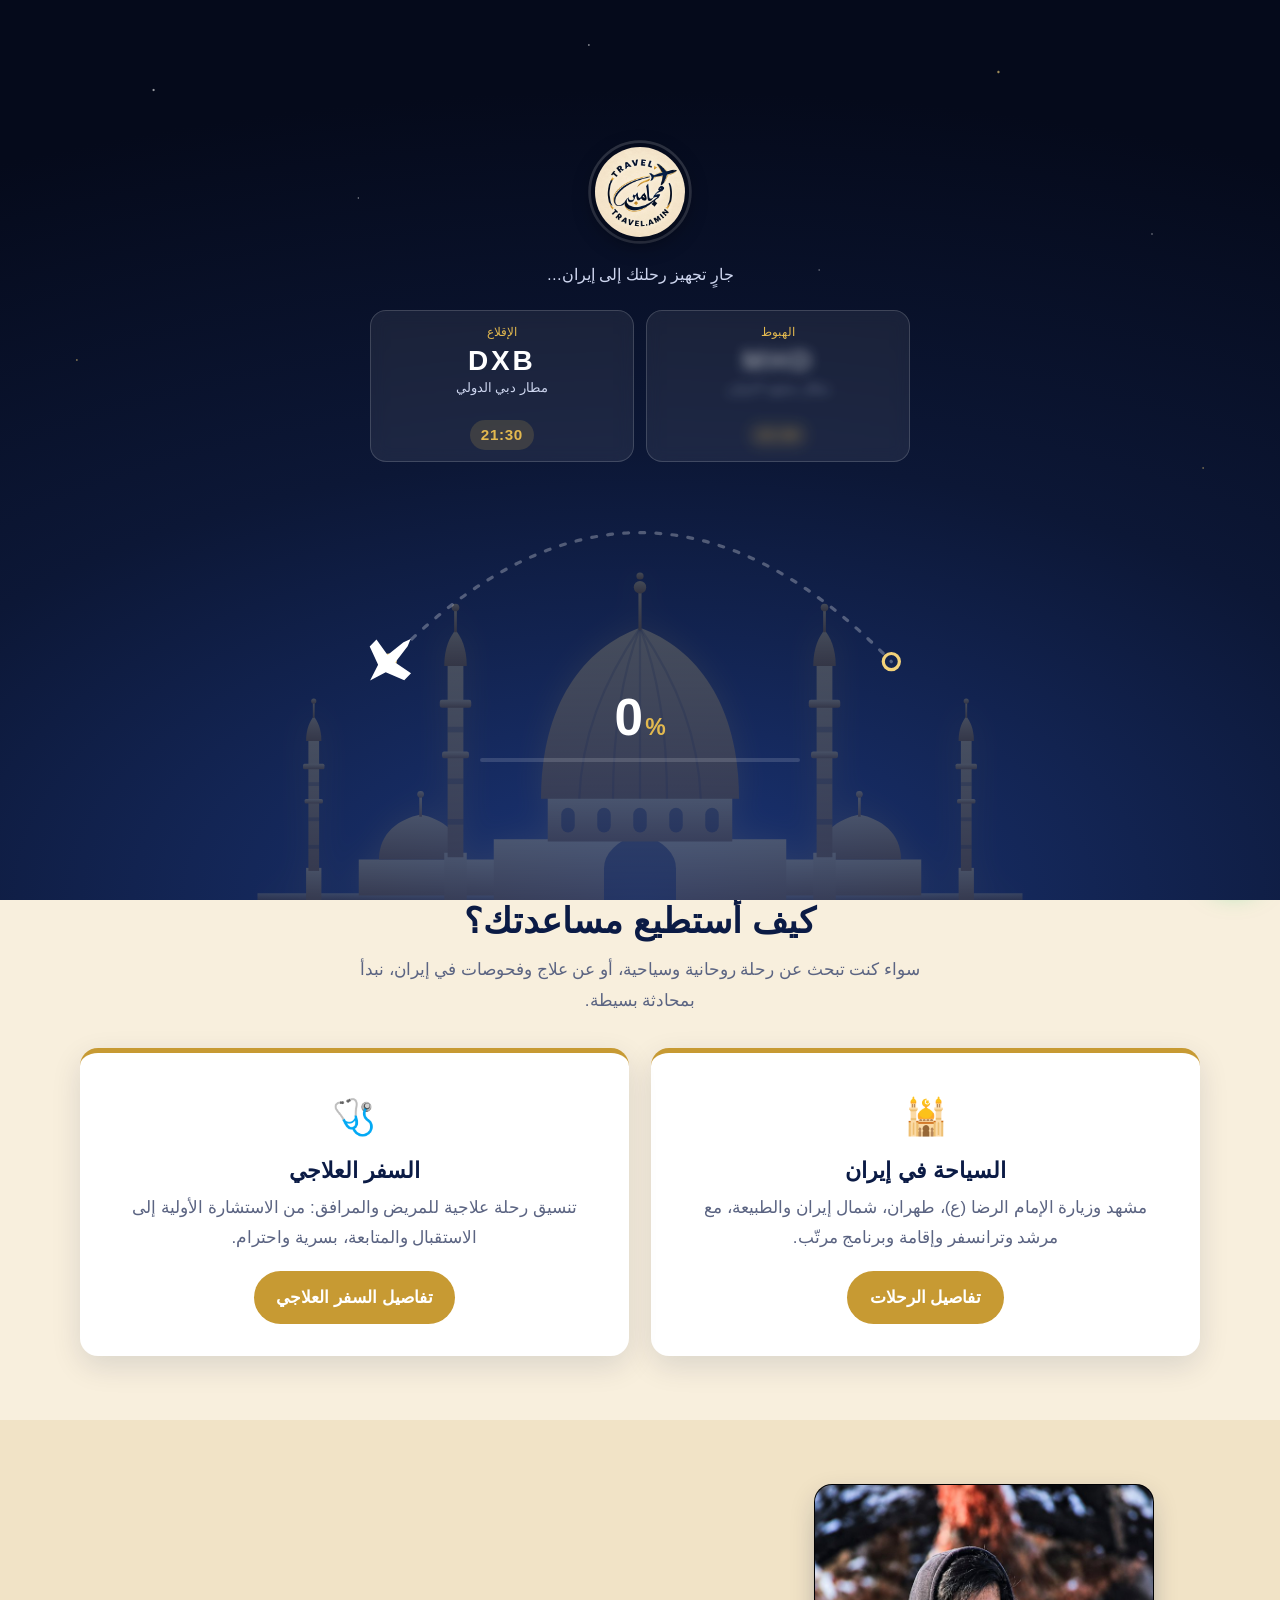
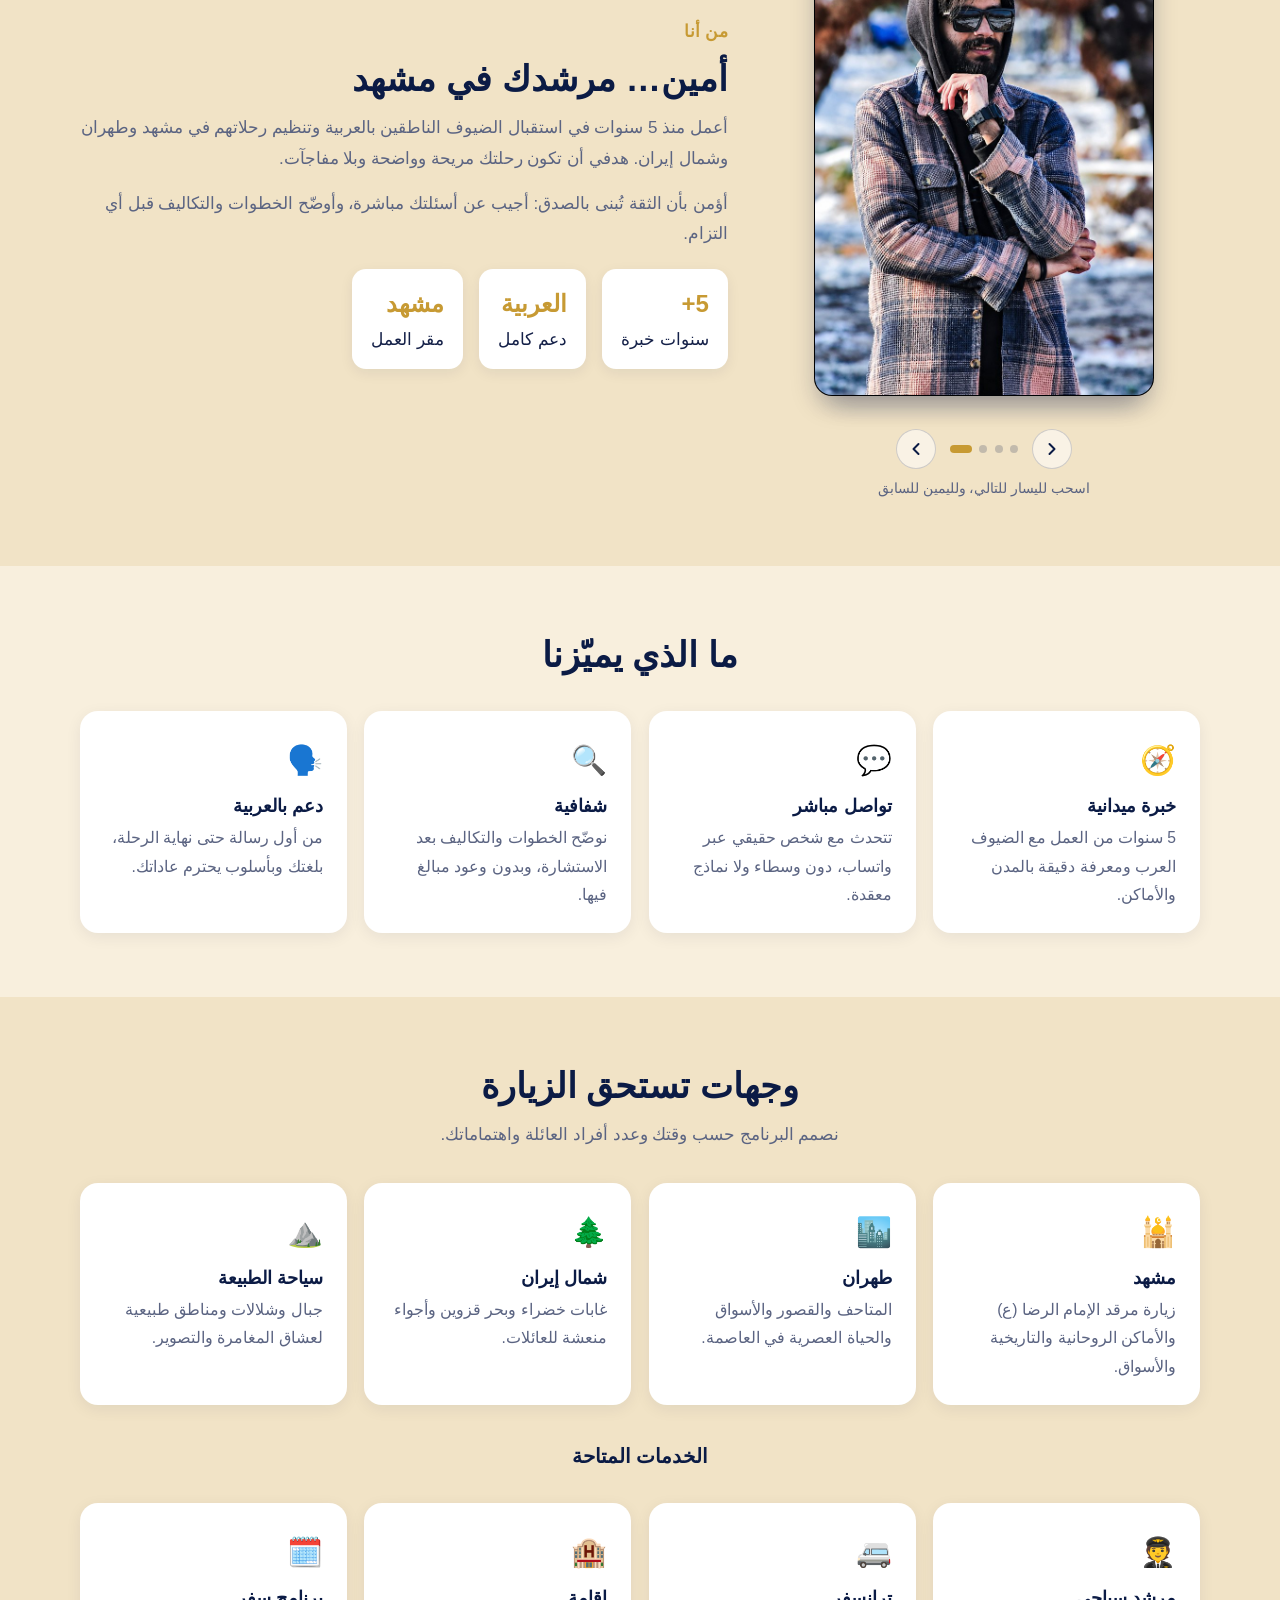
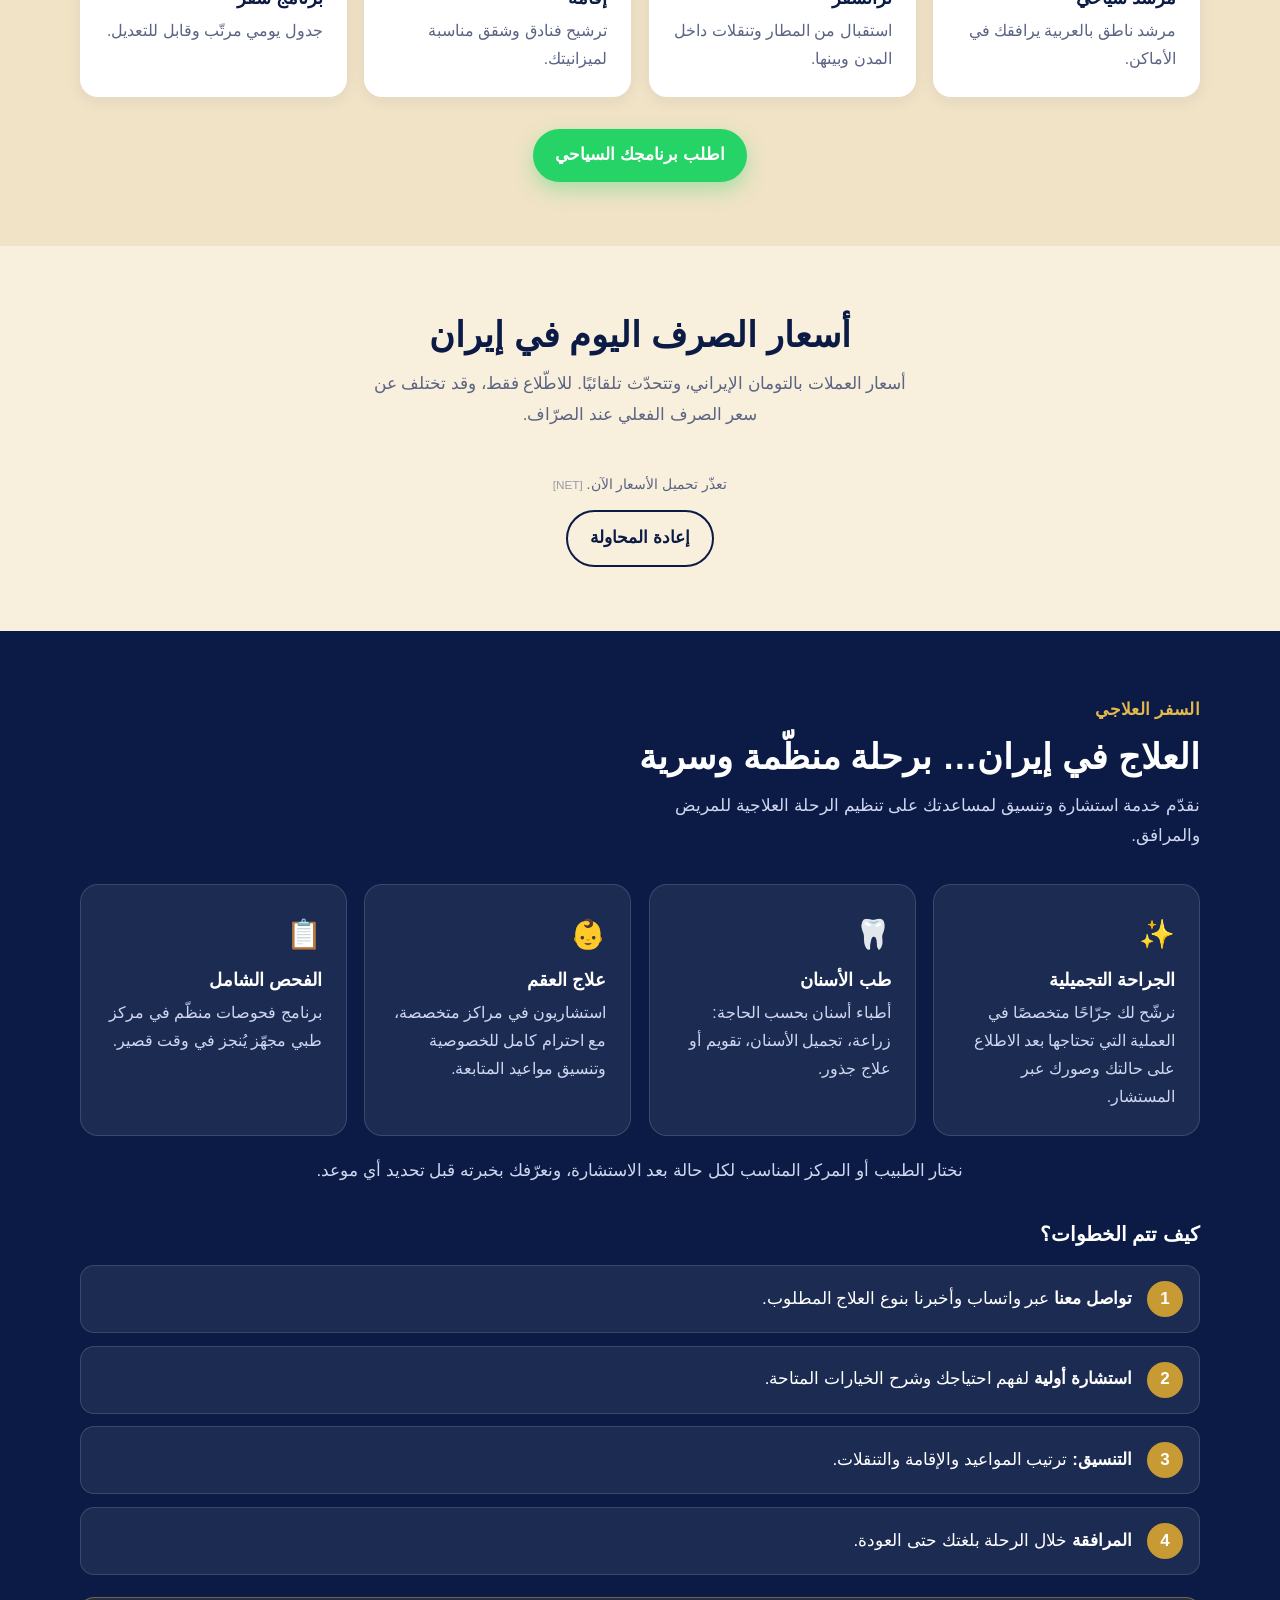
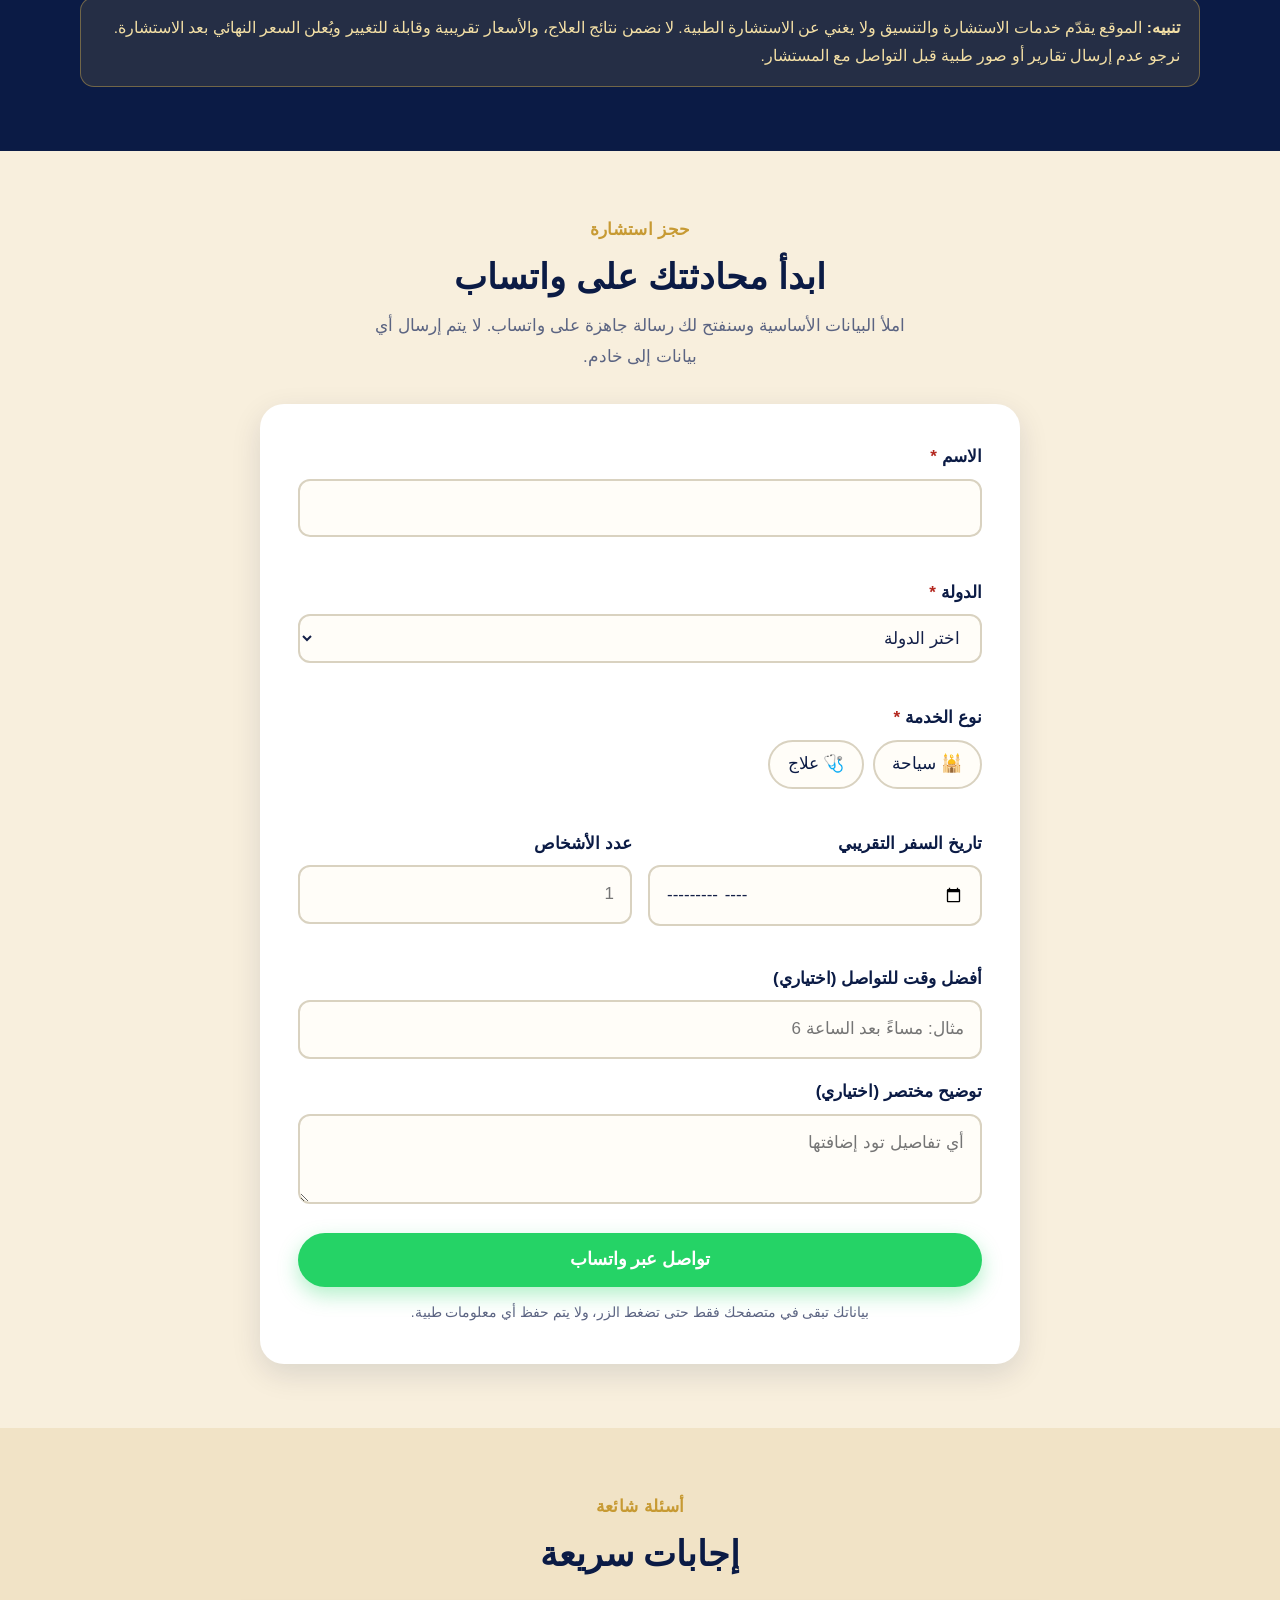
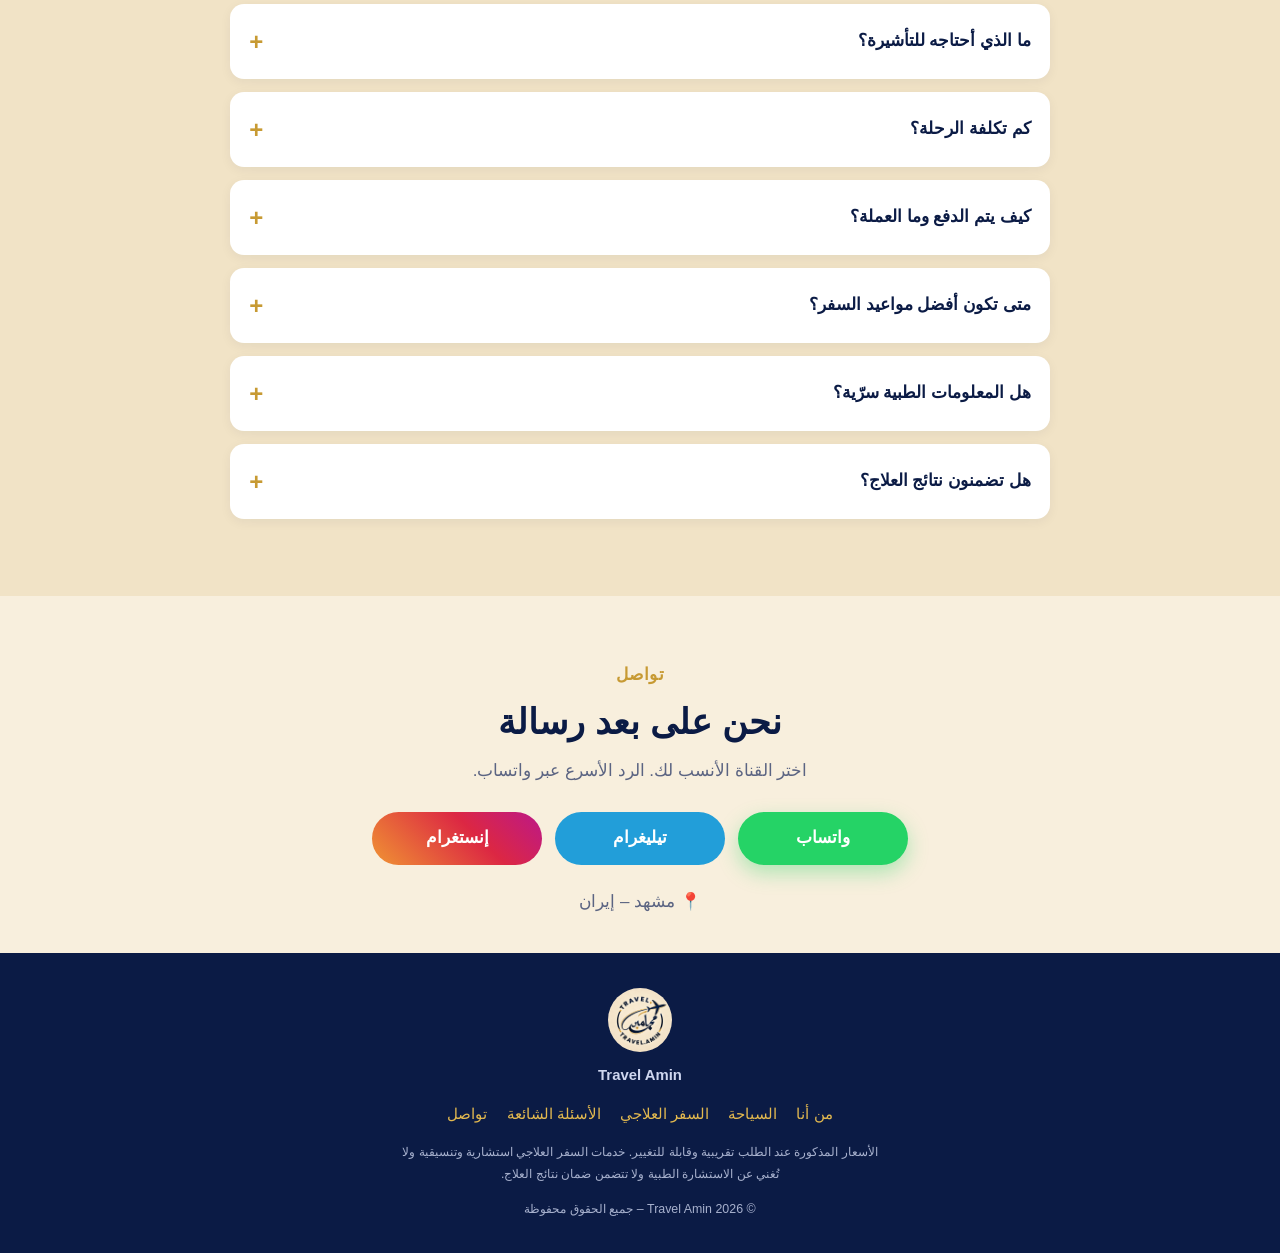
==== commit 37a90c06: "Update logo alt text in index.html" ====
--- a/index.html
+++ b/index.html
@@ -57,7 +57,7 @@
         <div class="pp-mrz">P&lt;TRAVEL&lt;&lt;AMIN&lt;&lt;&lt;&lt;&lt;&lt;&lt;&lt;&lt;&lt;&lt;&lt;&lt;&lt;&lt;&lt;&lt;<br>MHD0000000&lt;0IRN&lt;&lt;&lt;&lt;&lt;&lt;&lt;&lt;&lt;&lt;&lt;&lt;&lt;&lt;&lt;</div>
       </div>
       <div class="pp-cover">
-        <img id="ppLogo" class="pp-logo" alt="" width="96" height="96">
+        <img id="ppLogo" class="pp-logo" alt="Travel Amin Logo" width="96" height="96">
         <b>PASSPORT</b><span>جواز سفر</span>
       </div>
     </div>
@@ -385,7 +385,7 @@
 
 <footer>
   <div class="container">
-    <img src="assets/img/logo.jpg" alt="" width="64" height="64" loading="lazy" class="u14">
+    <img src="assets/img/logo.jpg" alt="Travel Amin Logo" width="64" height="64" loading="lazy" class="u14">
     <strong>Travel Amin</strong>
     <div class="foot-links">
       <a href="#about">من أنا</a><a href="#tourism">السياحة</a><a href="#medical">السفر العلاجي</a><a href="#faq">الأسئلة الشائعة</a><a href="#contact">تواصل</a>
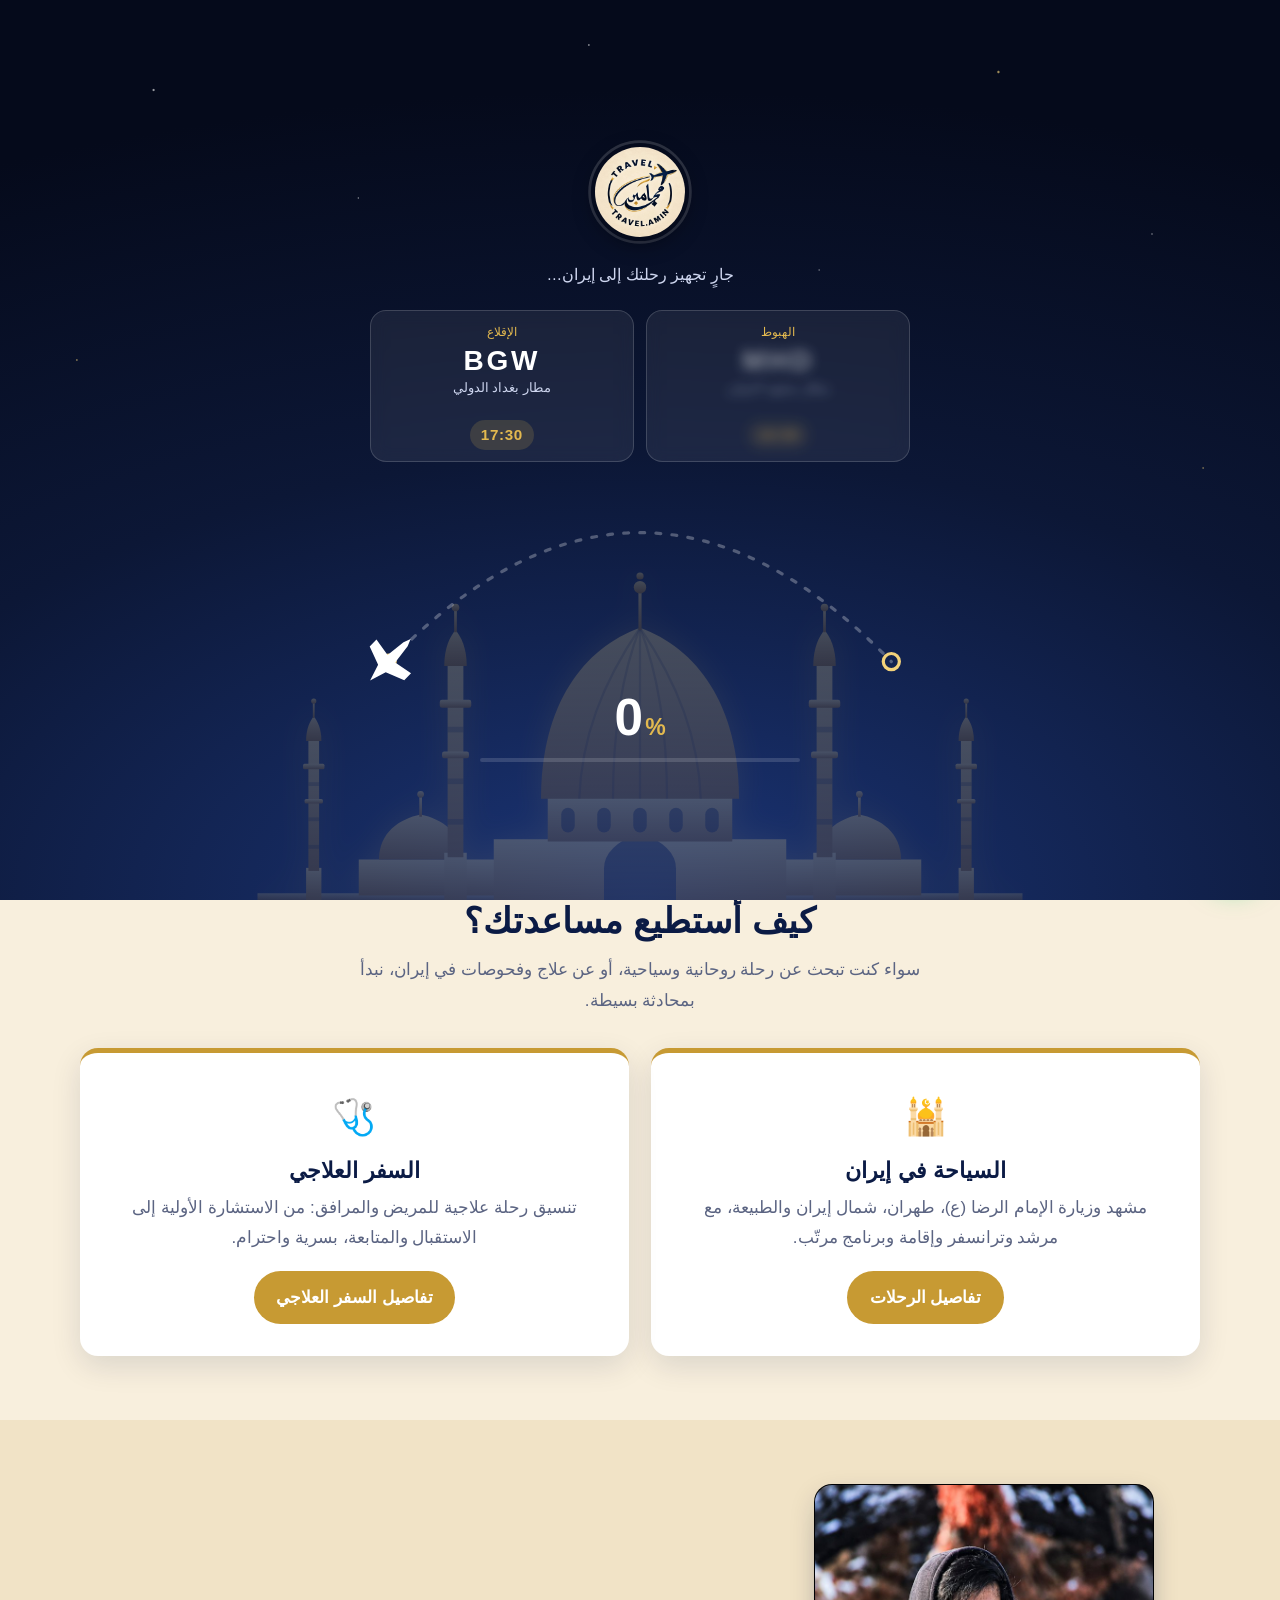
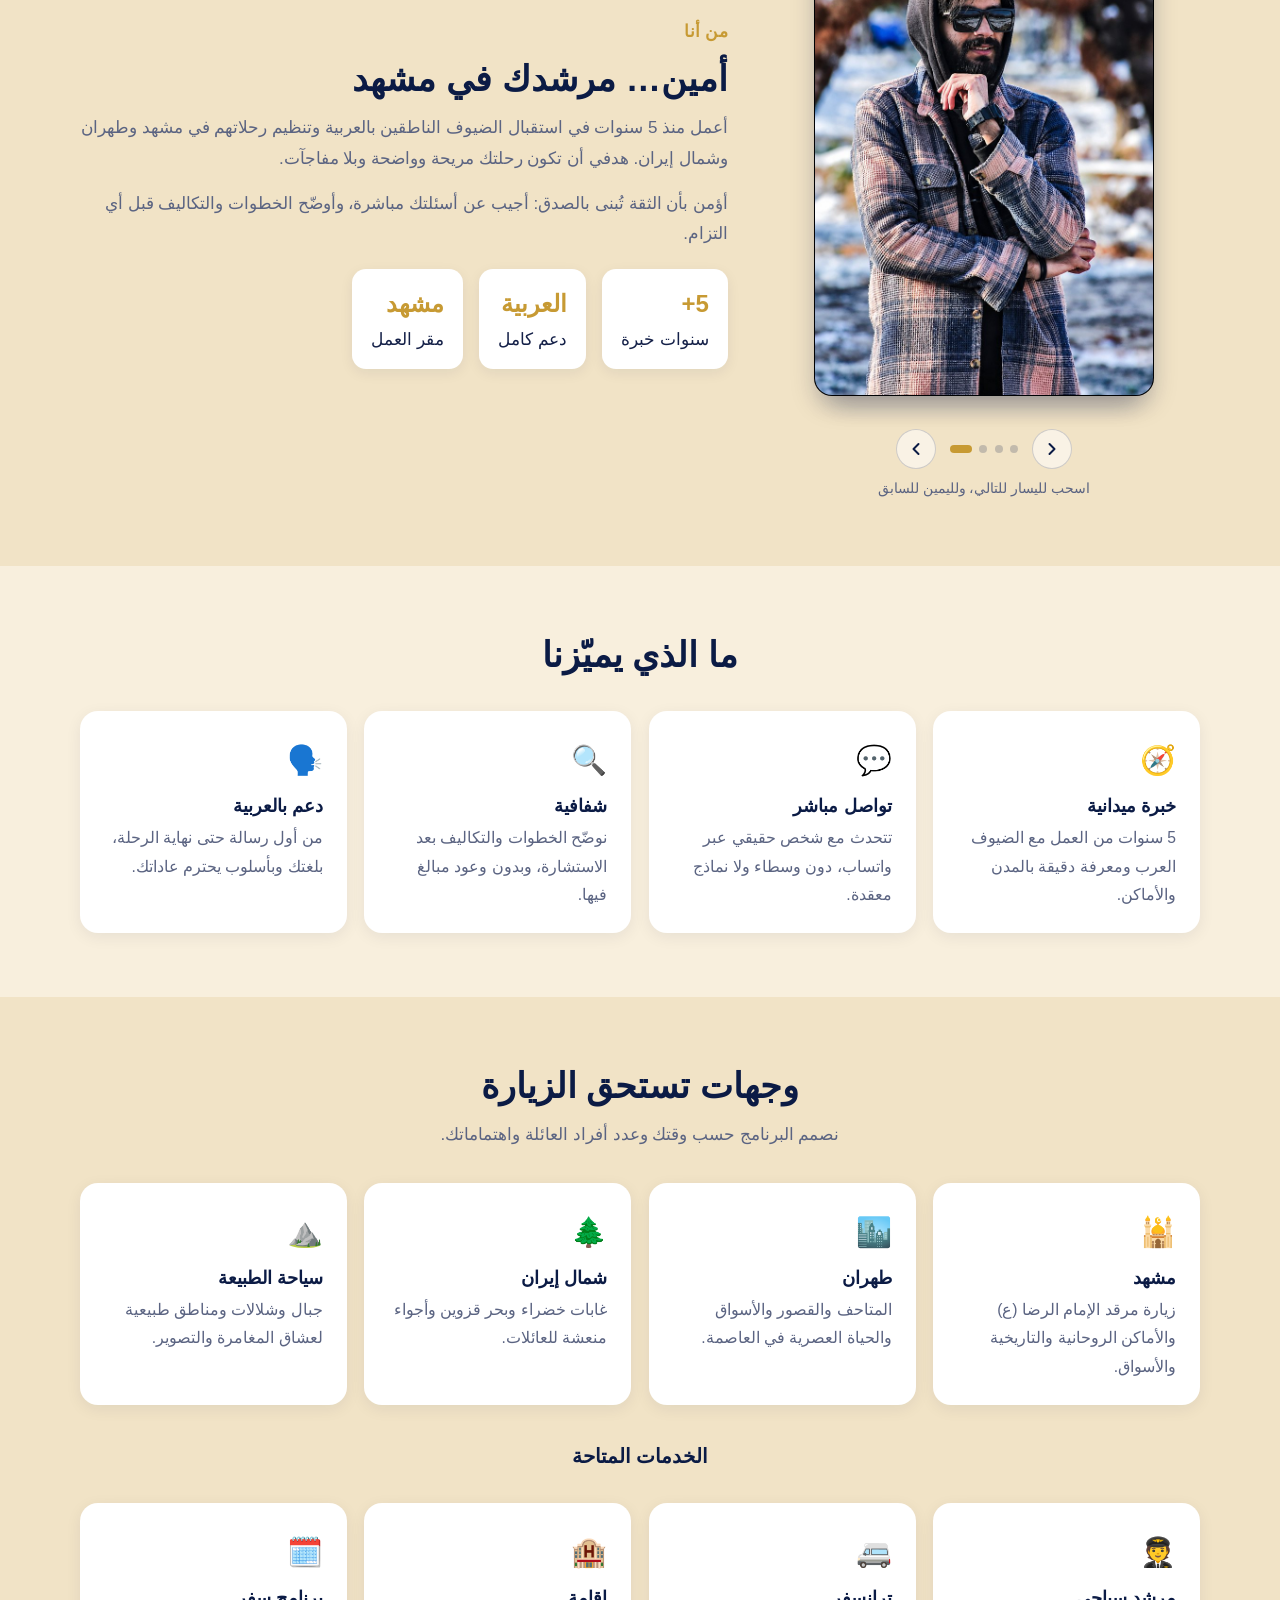
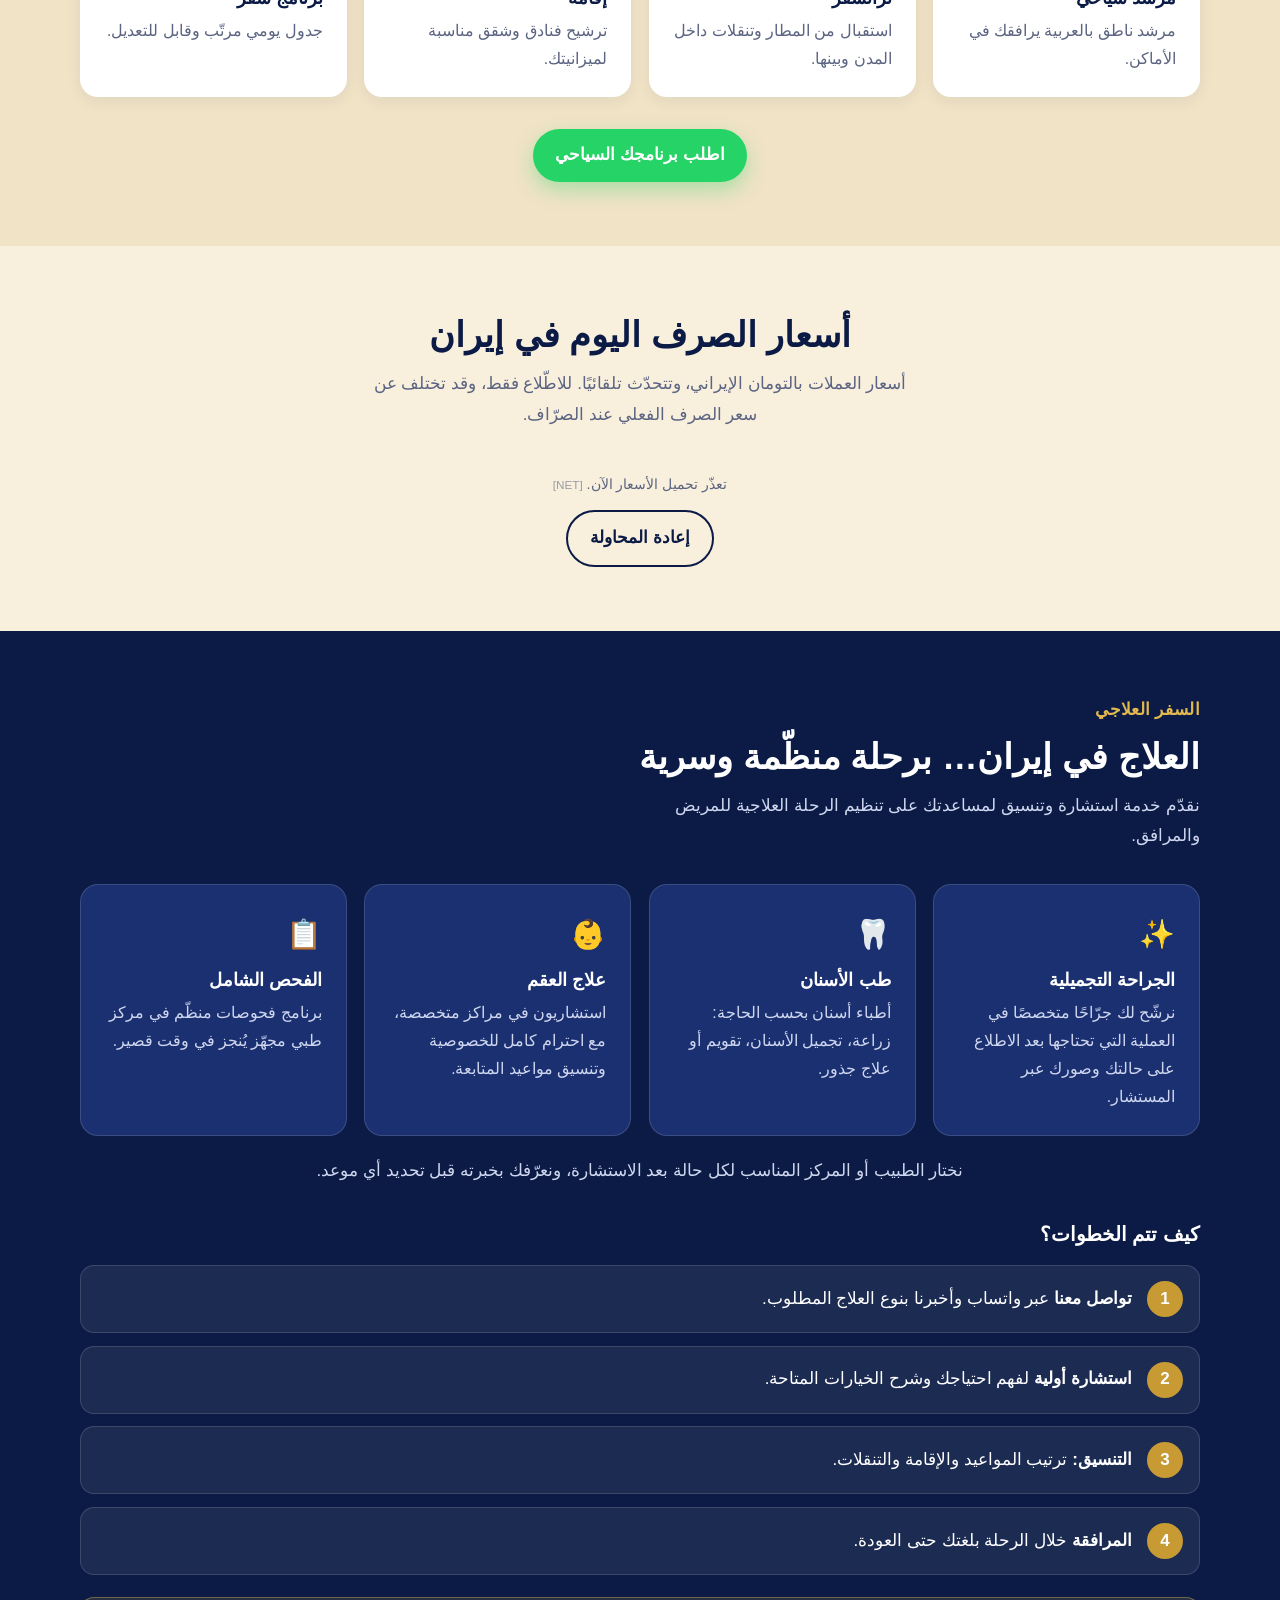
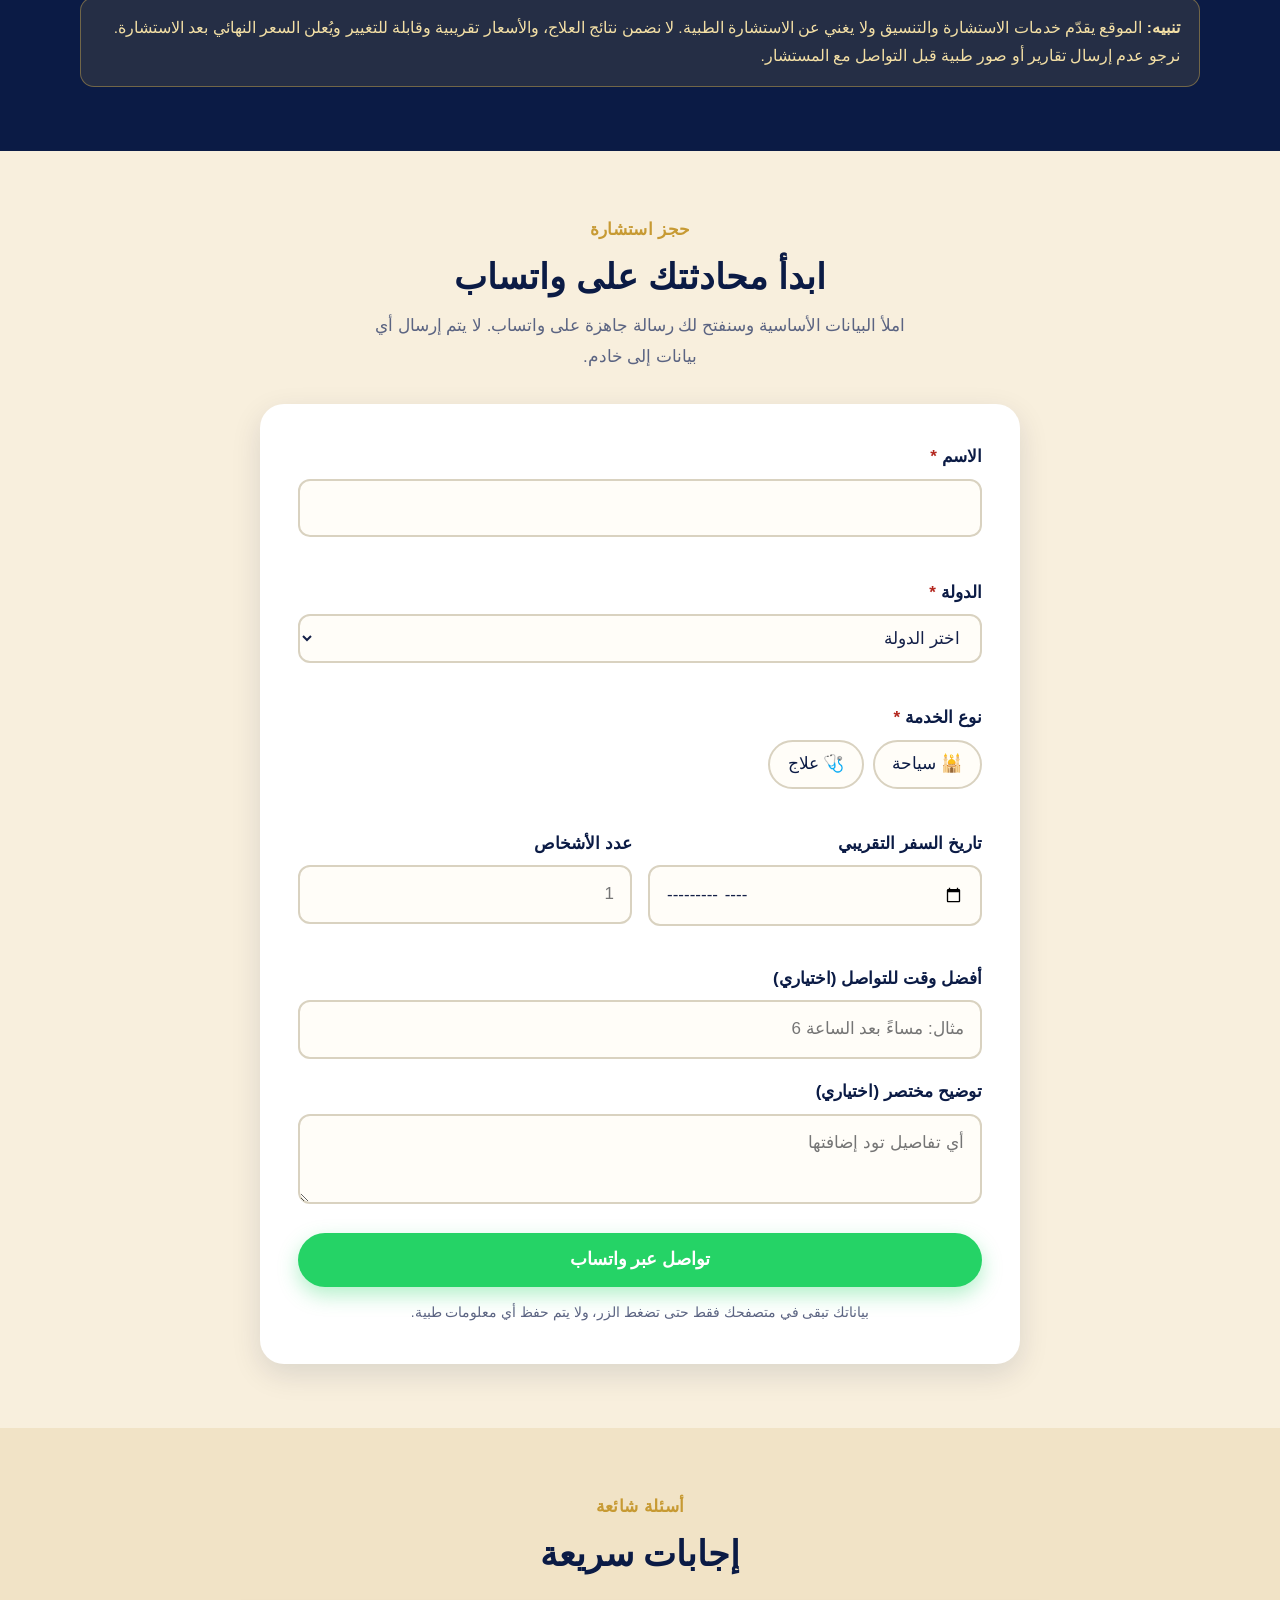
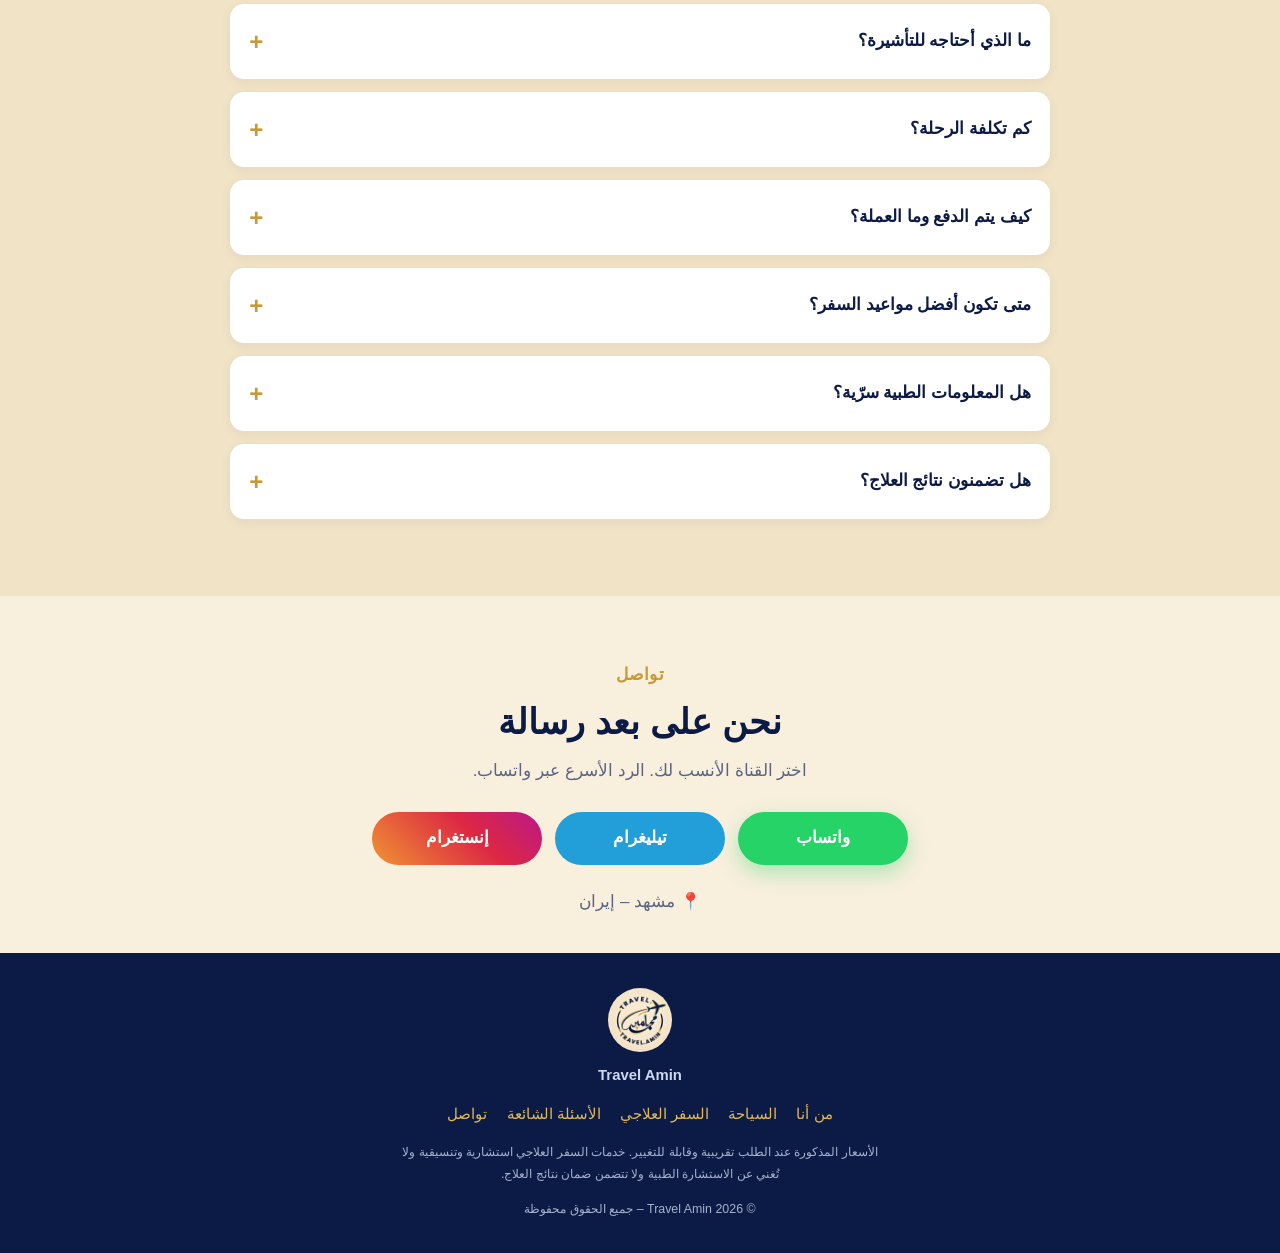
==== commit 6fef804c: "Add canonical link to index.html" ====
--- a/index.html
+++ b/index.html
@@ -8,6 +8,7 @@
 <meta name="viewport" content="width=device-width, initial-scale=1, viewport-fit=cover">
 <title>مرشد سياحي في مشهد | السياحة العلاجية في إيران - Travel Amin</title>
 <meta name="description" content="أمين، مرشد سياحي من مشهد بخبرة 5 سنوات. رحلات سياحية وسفر علاجي في إيران للناطقين بالعربية، مع استشارة مباشرة عبر واتساب.">
+<link rel="canonical" href="https://travel4iran.github.io/Travel-Amin/" />
 <meta property="og:type" content="website">
 <meta property="og:title" content="Travel Amin | السياحة والعلاج في إيران">
 <meta property="og:description" content="خطّط رحلتك السياحية أو العلاجية إلى إيران مع مرشد من مشهد، وتواصل مباشرة عبر واتساب.">
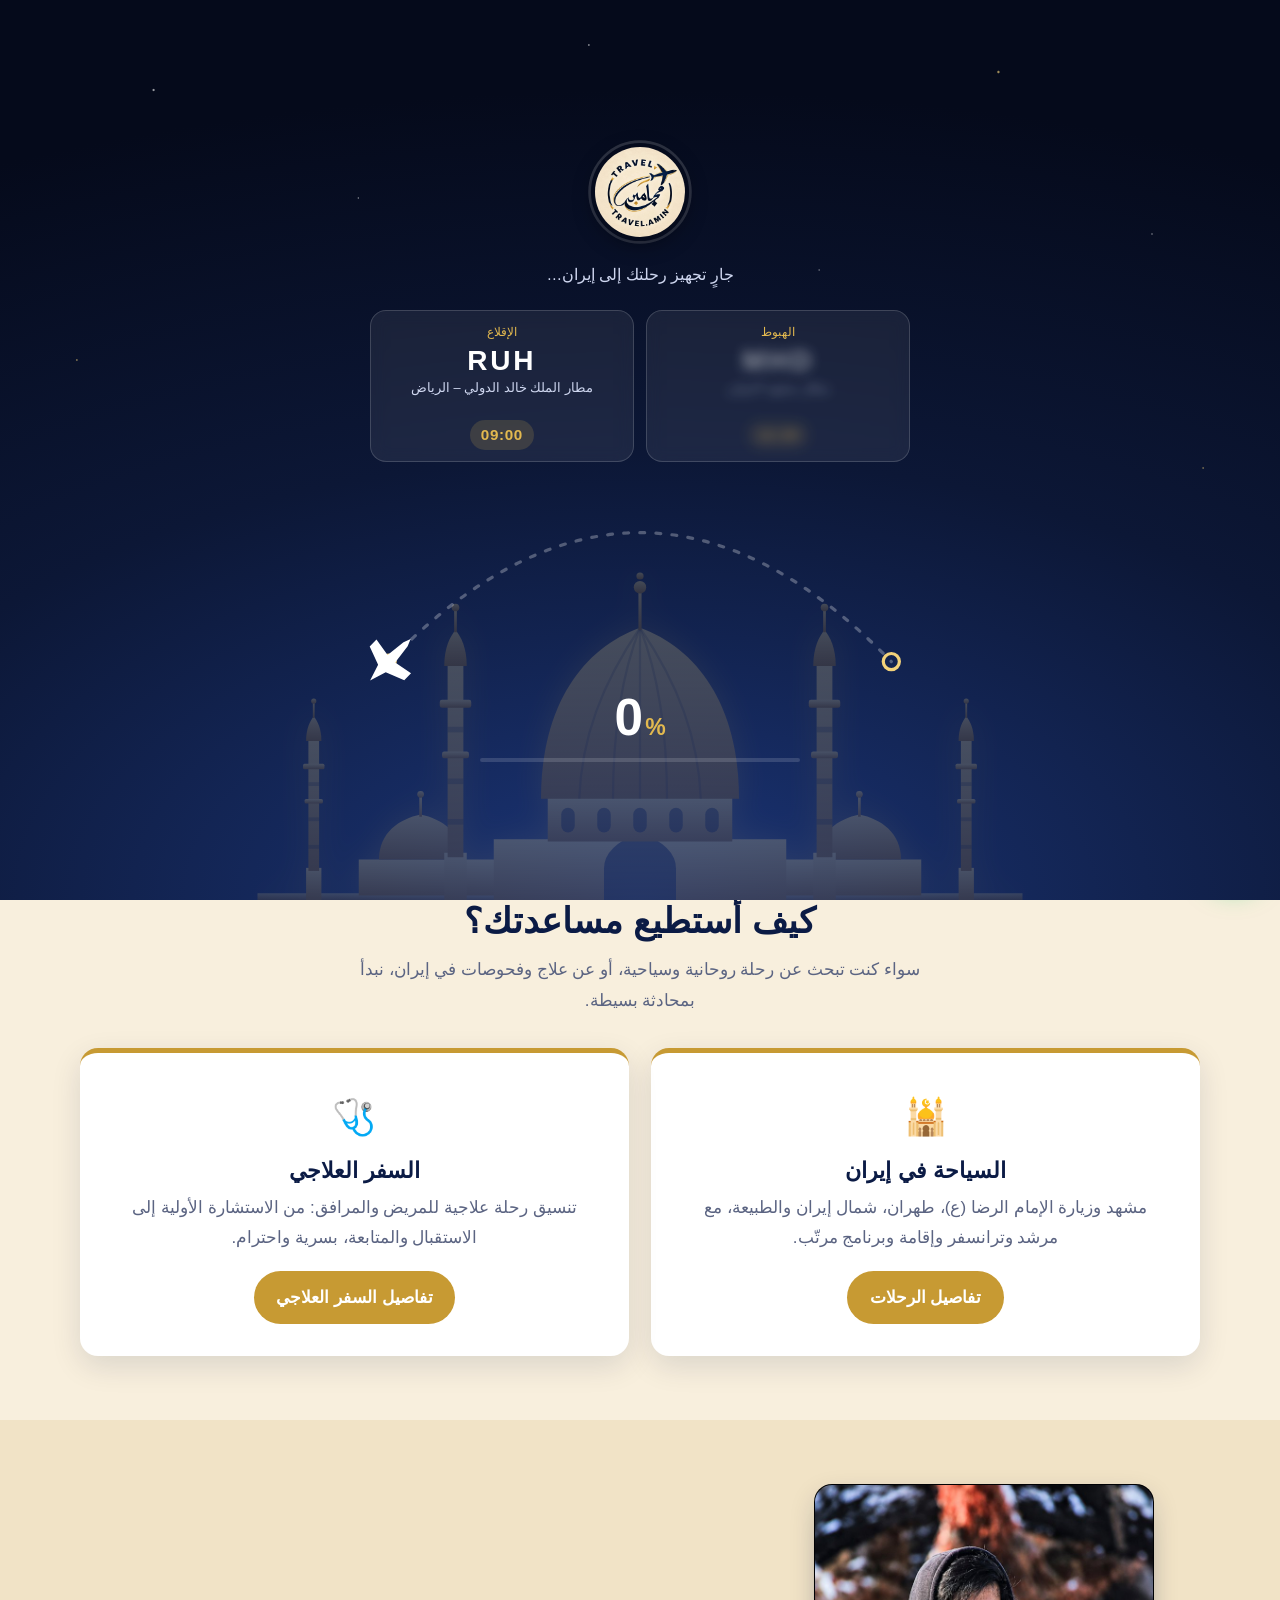
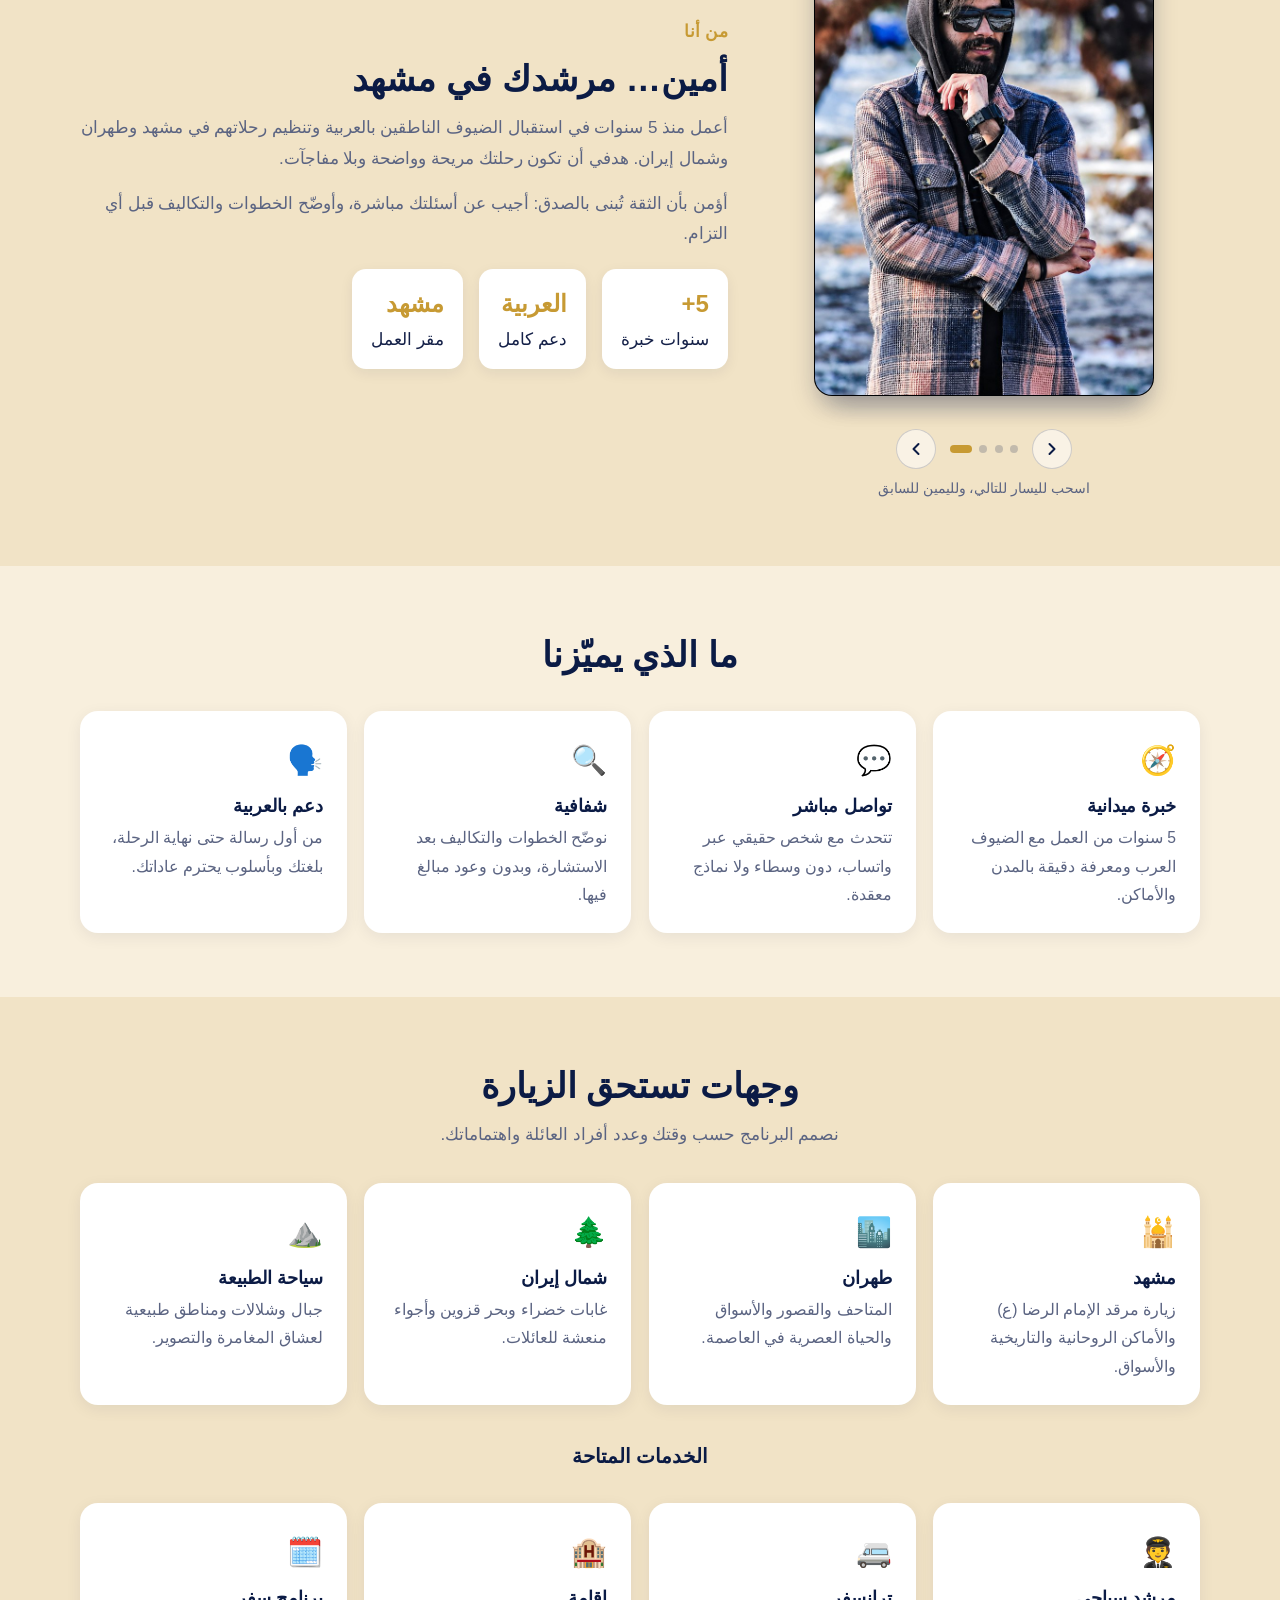
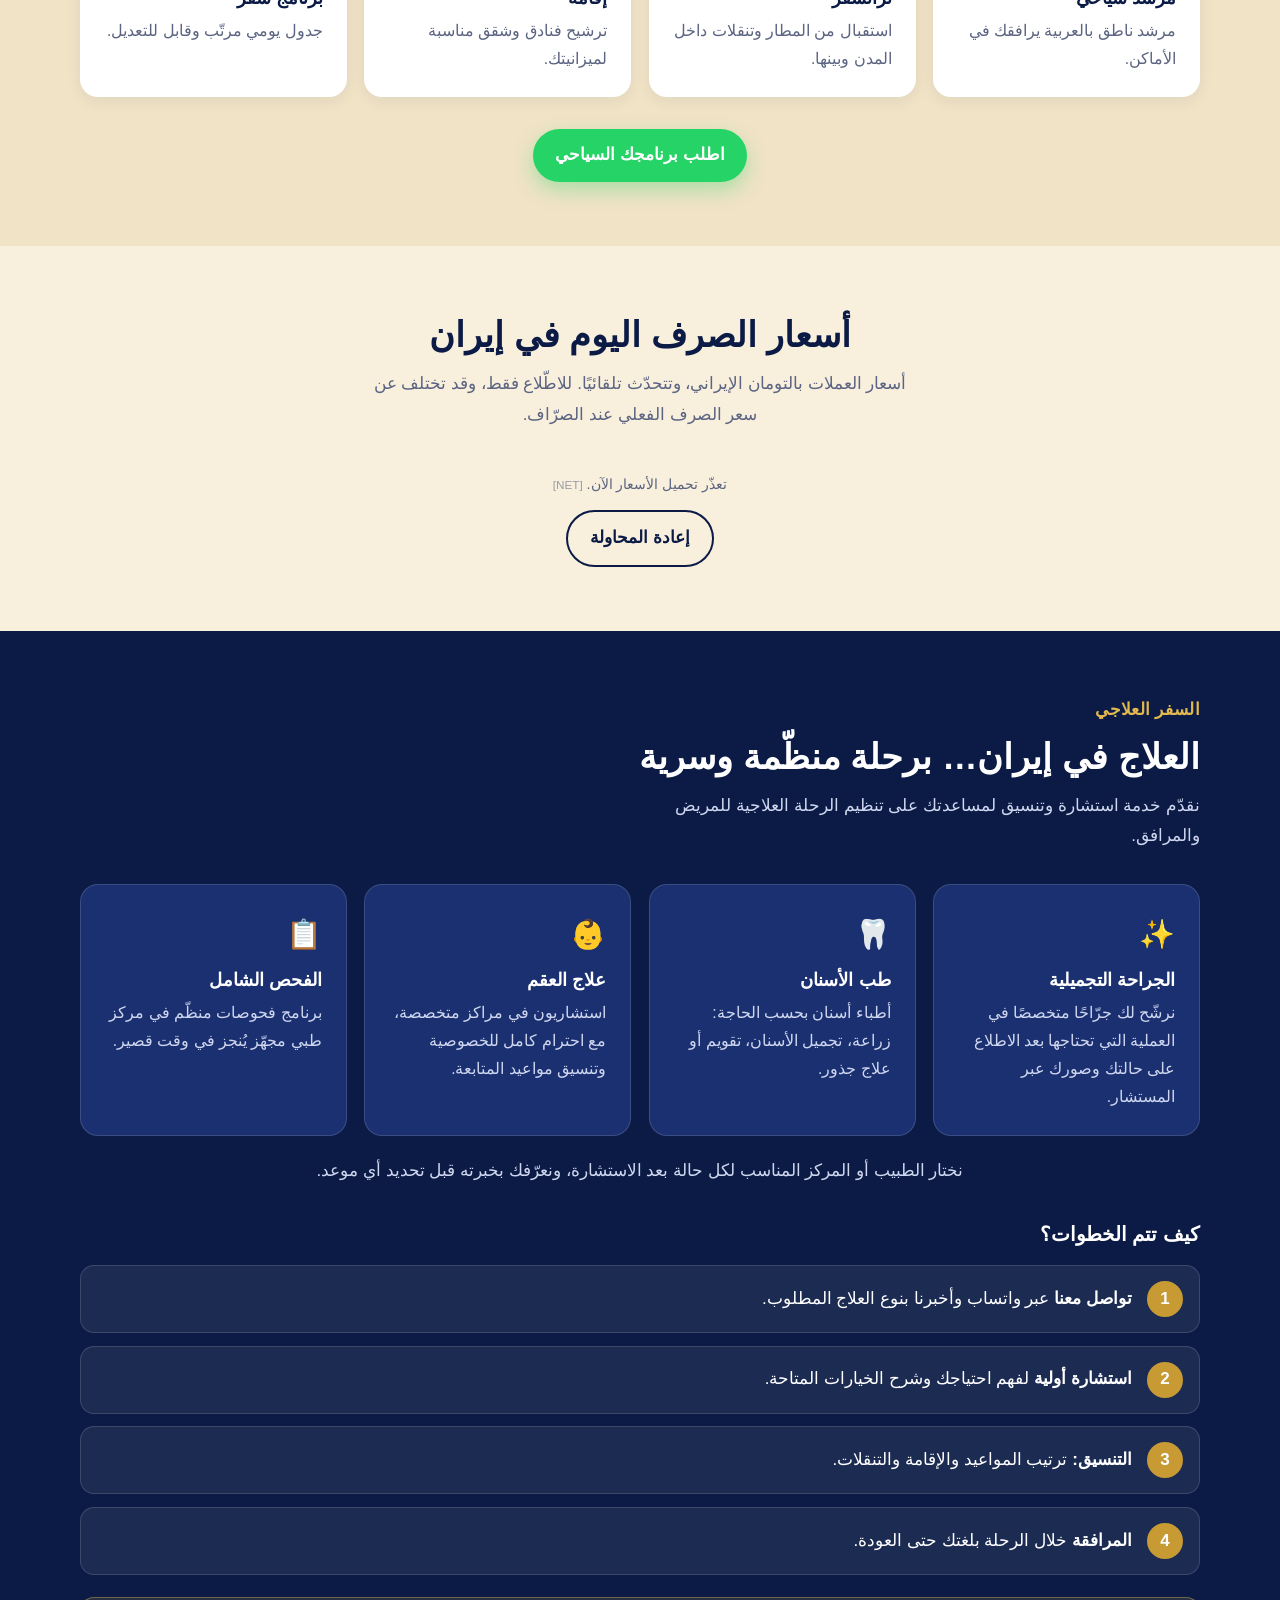
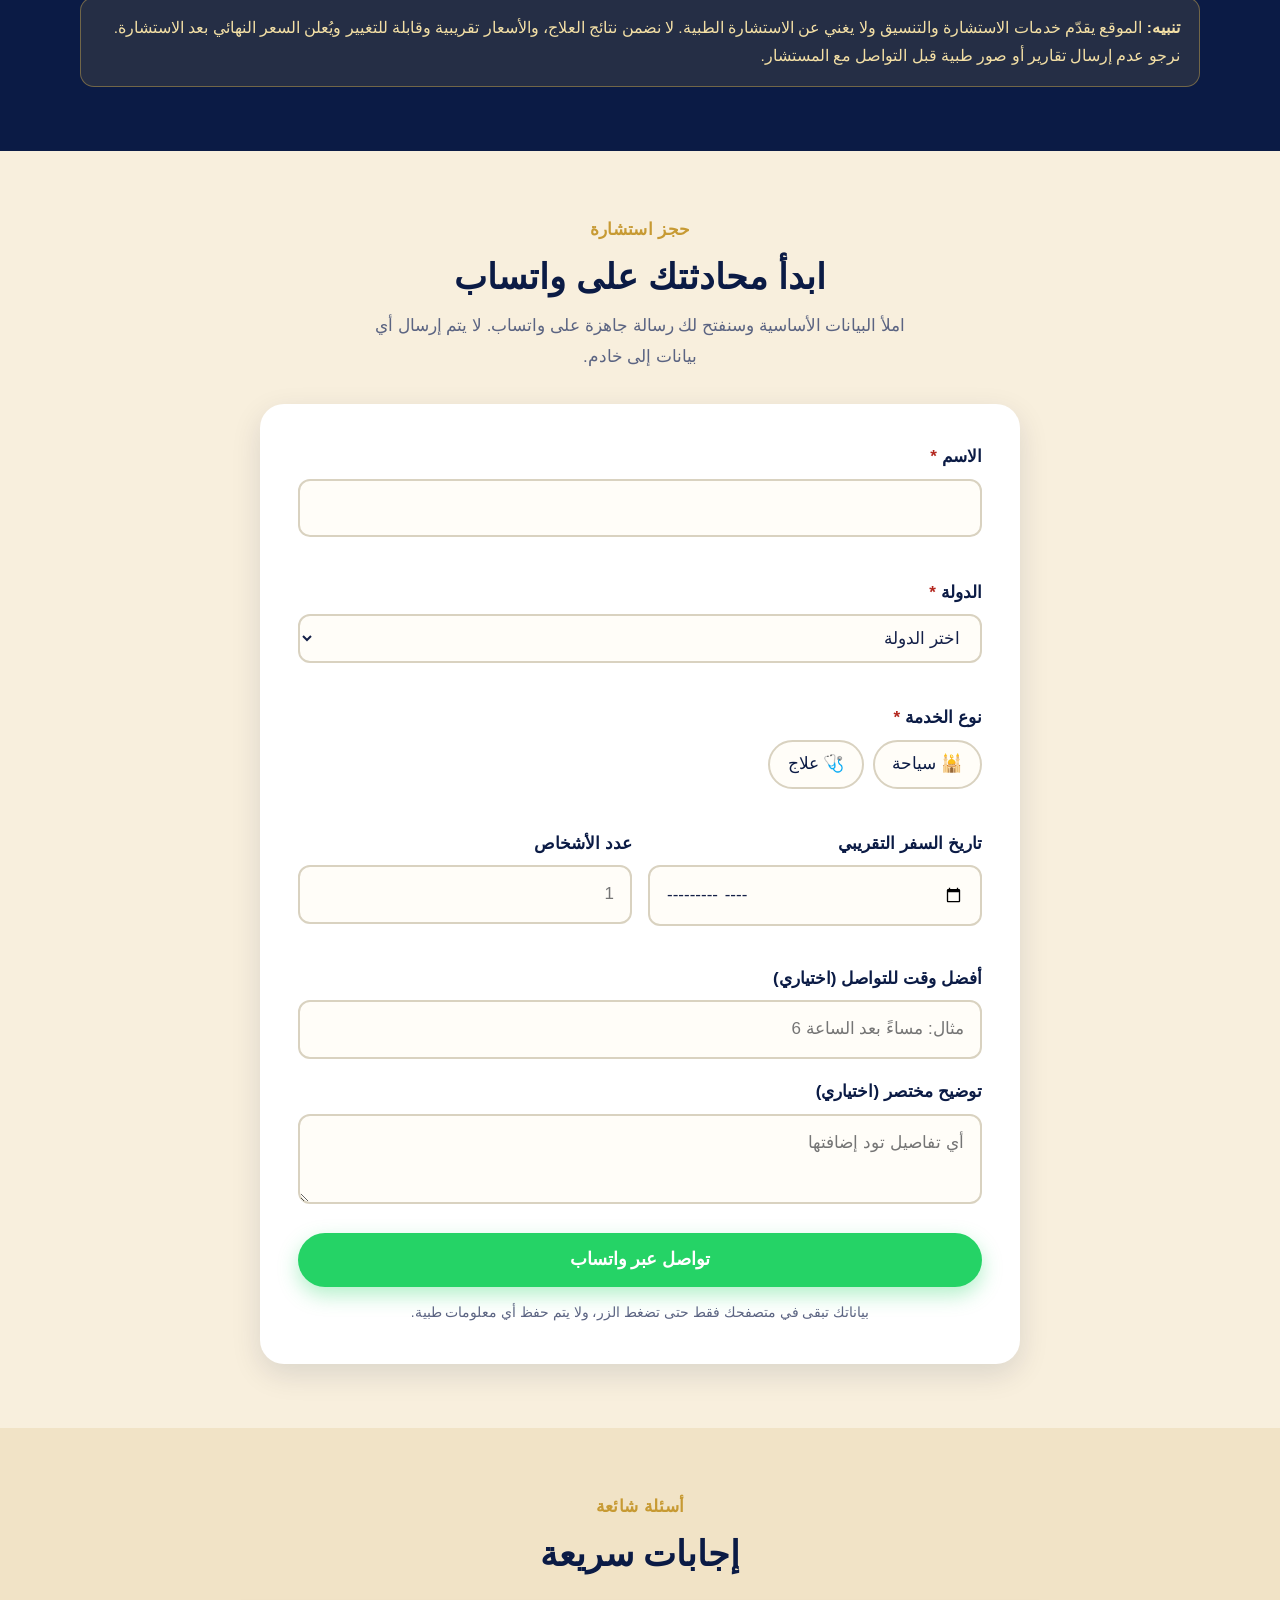
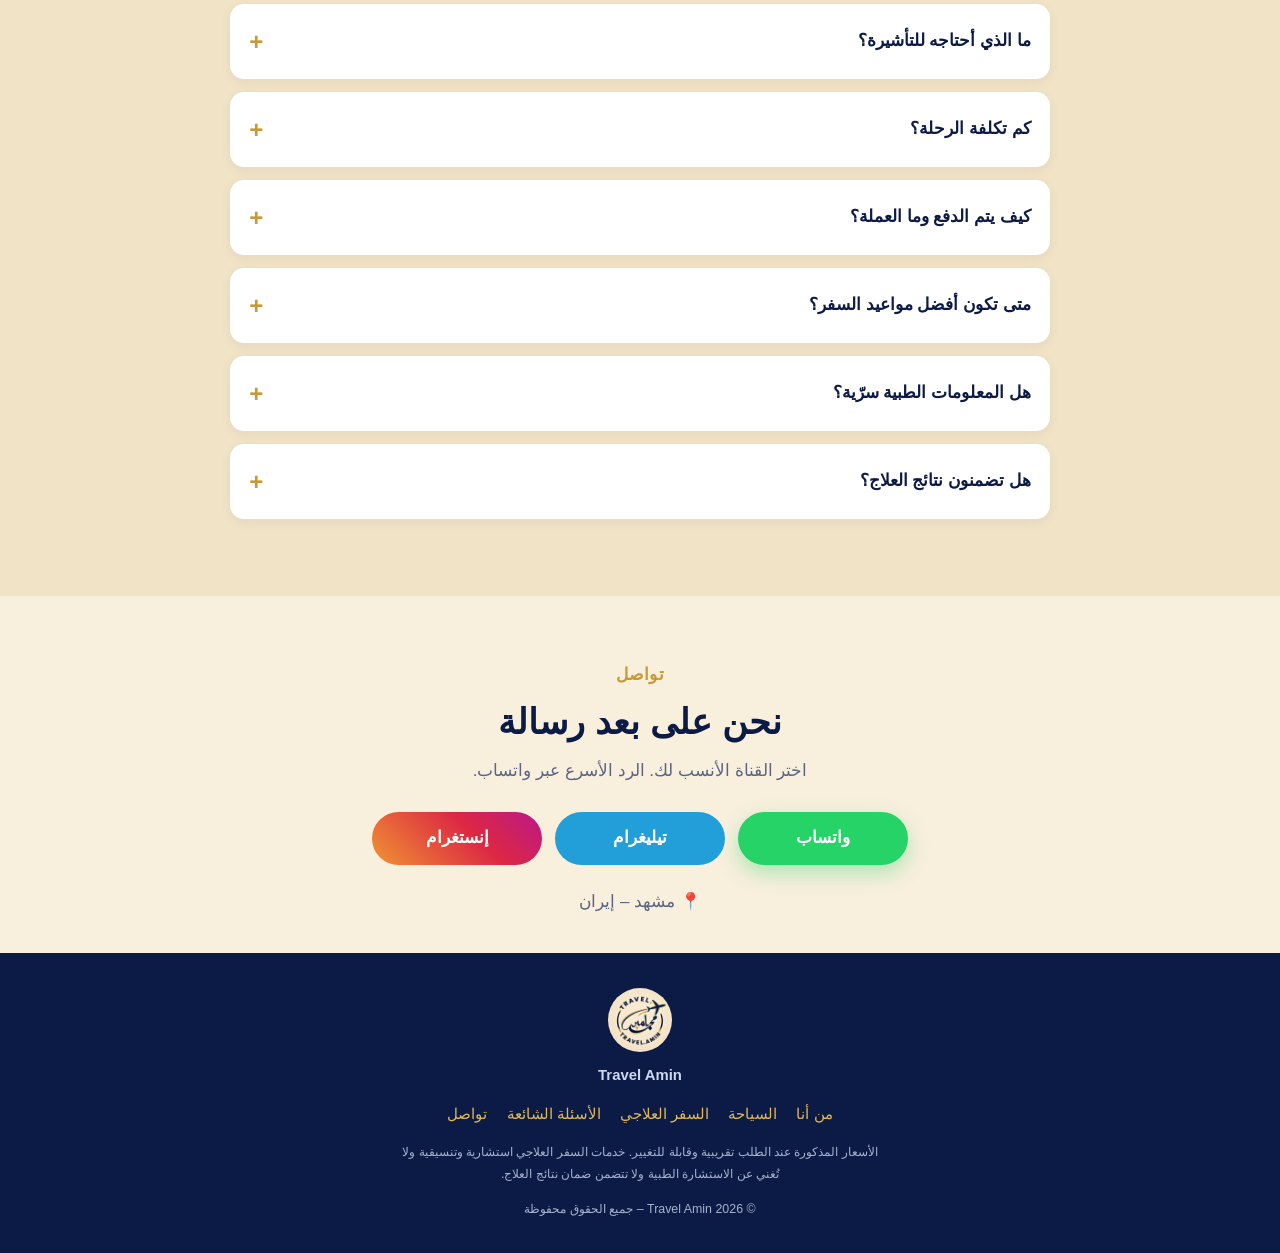
==== commit 5b9495a6: "Update JSON-LD structure in index.html" ====
--- a/index.html
+++ b/index.html
@@ -23,7 +23,39 @@
 <link rel="preconnect" href="https://fonts.gstatic.com" crossorigin>
 <link href="https://fonts.googleapis.com/css2?family=Tajawal:wght@400;500;700;800&display=swap" rel="stylesheet">
 <script type="application/ld+json">
-{"@context":"https://schema.org","@type":"TravelAgency","name":"Travel Amin","alternateName":"Travel.Amin","description":"خدمات السياحة والسفر العلاجي في إيران للناطقين بالعربية","areaServed":"IR","address":{"@type":"PostalAddress","addressLocality":"Mashhad","addressCountry":"IR"},"sameAs":["https://instagram.com/travel.amin","https://t.me/travel_amin"]}
+{
+  "@context": "https://schema.org",
+  "@graph": [
+    {
+      "@type": "TravelAgency",
+      "@id": "https://travel4iran.github.io/Travel-Amin/#agency",
+      "name": "Travel Amin",
+      "alternateName": "Travel.Amin",
+      "description": "خدمات السياحة والسفر العلاجي في إيران للناطقين بالعربية",
+      "url": "https://travel4iran.github.io/Travel-Amin/",
+      "logo": "https://travel4iran.github.io/Travel-Amin/assets/img/logo.jpg",
+      "areaServed": "IR",
+      "address": {
+        "@type": "PostalAddress",
+        "addressLocality": "Mashhad",
+        "addressCountry": "IR"
+      },
+      "sameAs": [
+        "https://instagram.com/travel.amin",
+        "https://t.me/travel_amin"
+      ]
+    },
+    {
+      "@type": "Person",
+      "@id": "https://travel4iran.github.io/Travel-Amin/#person",
+      "name": "أمين",
+      "jobTitle": "مرشد سياحي",
+      "worksFor": {
+        "@id": "https://travel4iran.github.io/Travel-Amin/#agency"
+      }
+    }
+  ]
+}
 </script>
 <link rel="stylesheet" href="assets/css/style.css">
 </head>
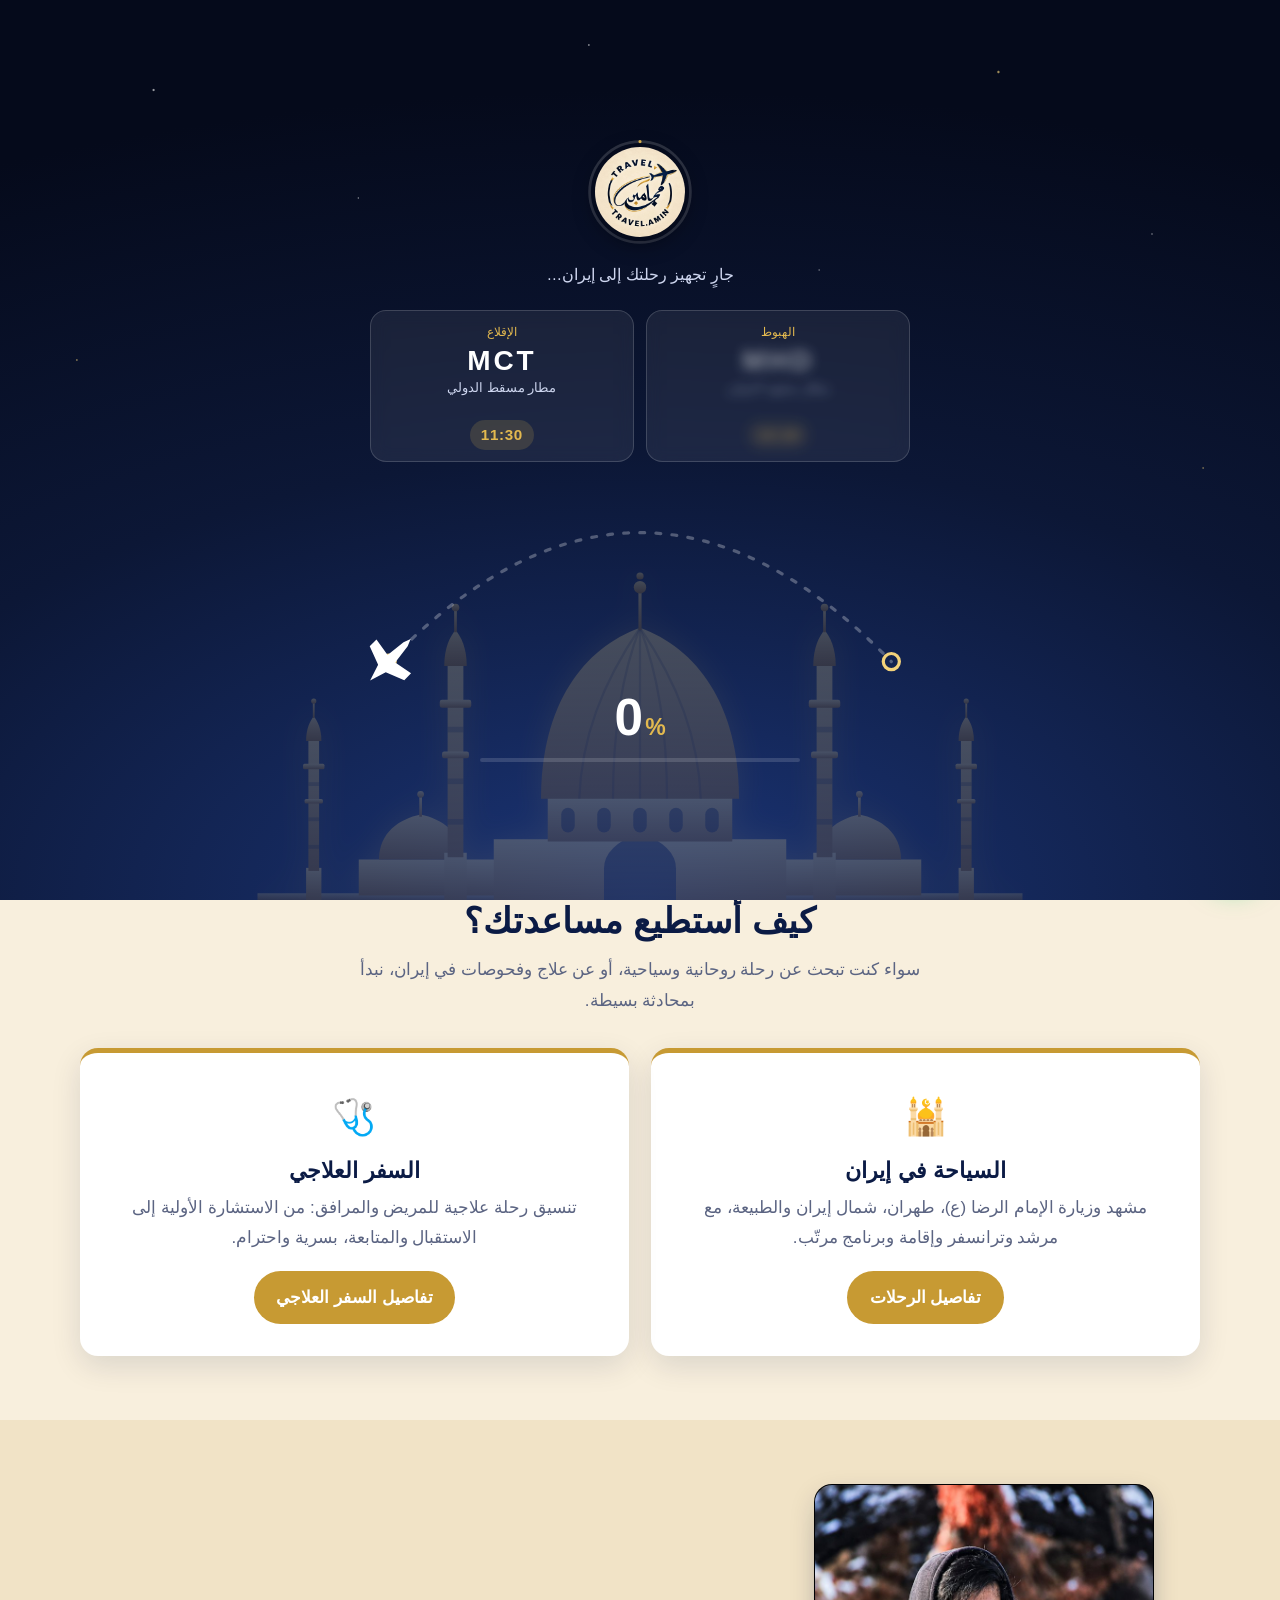
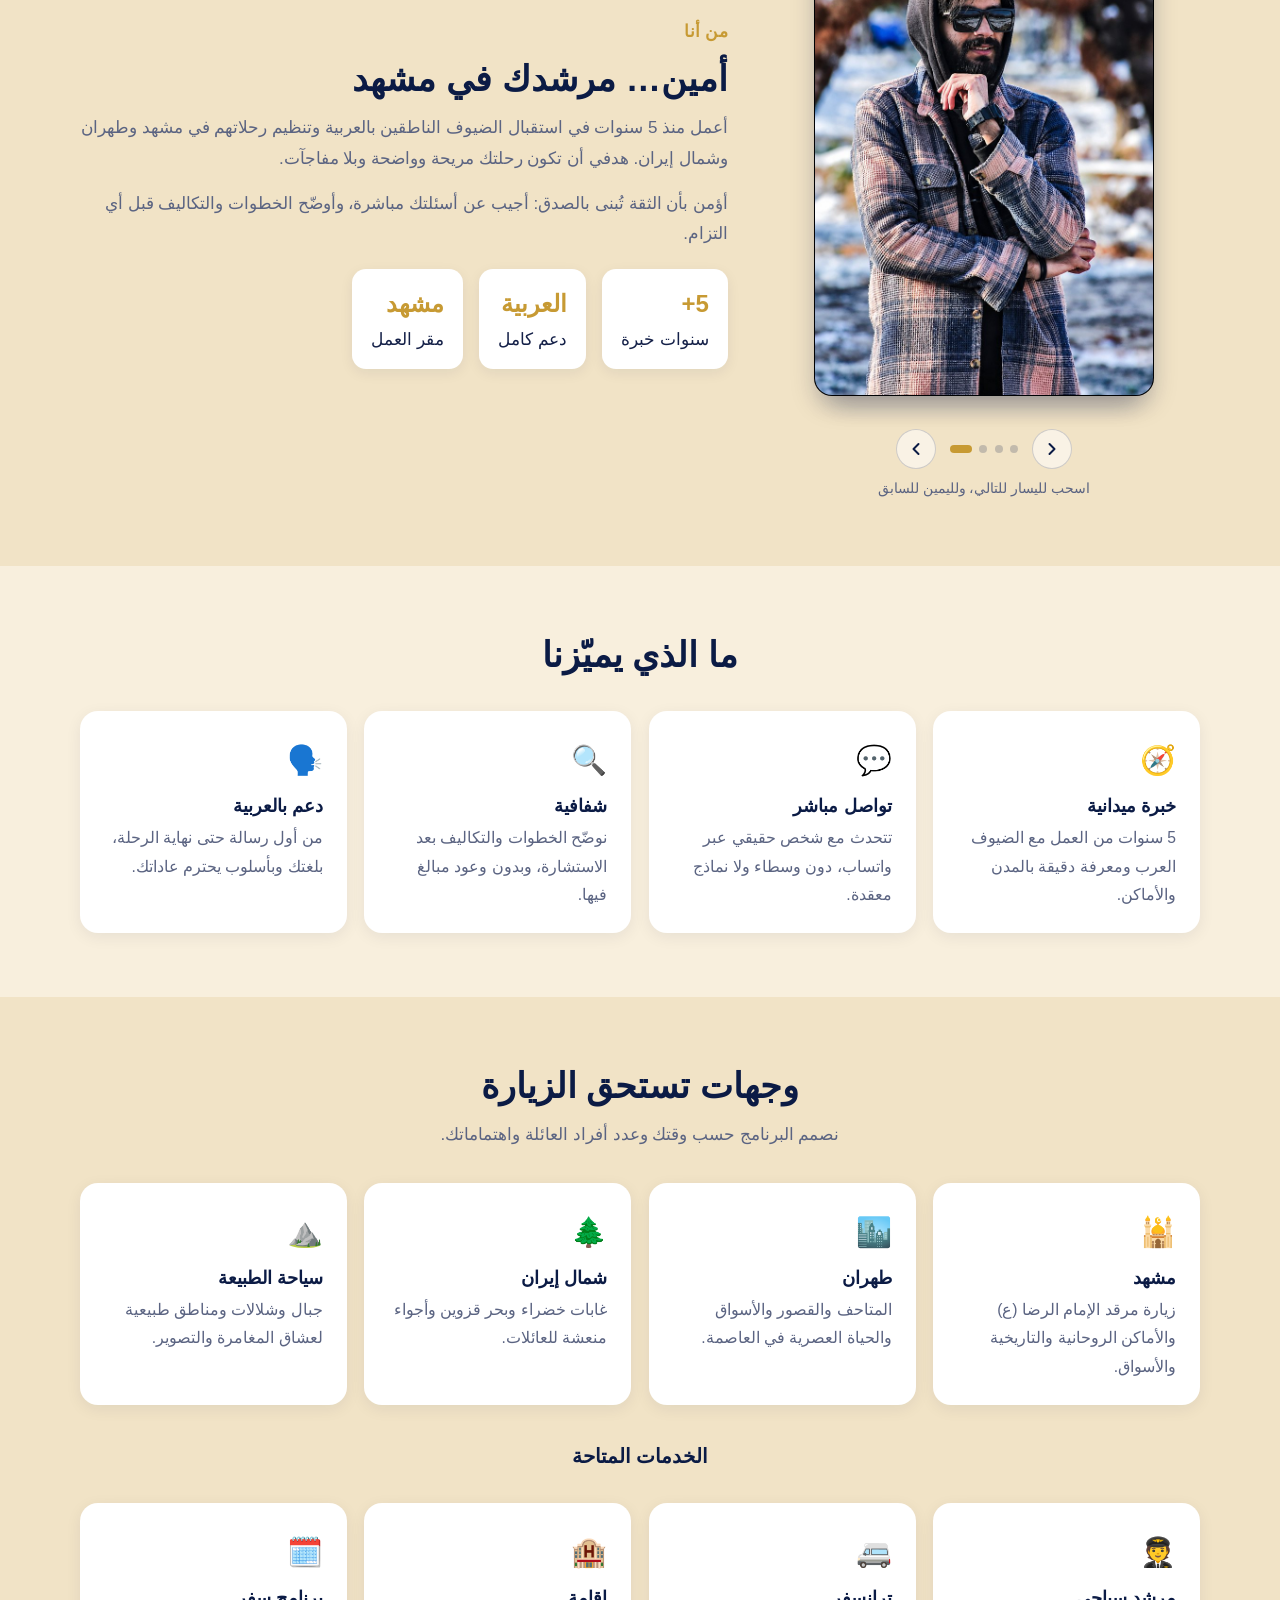
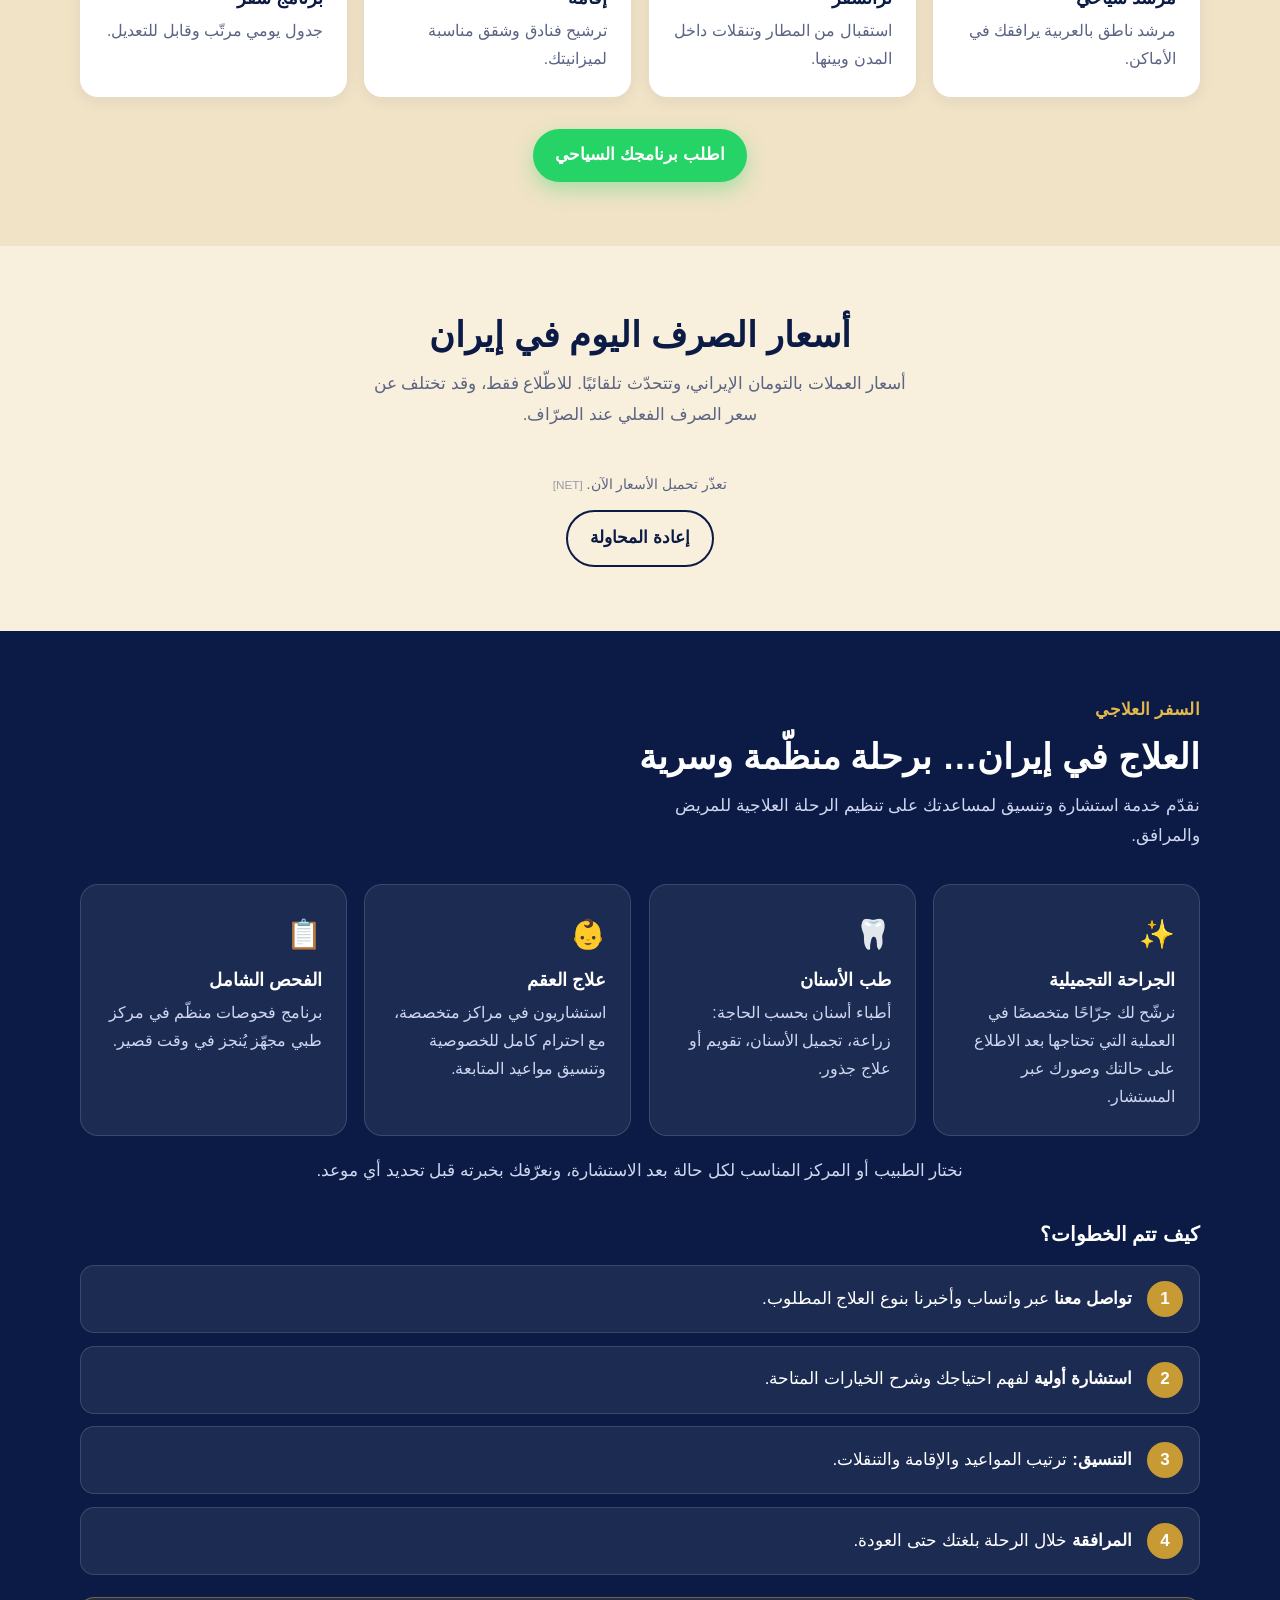
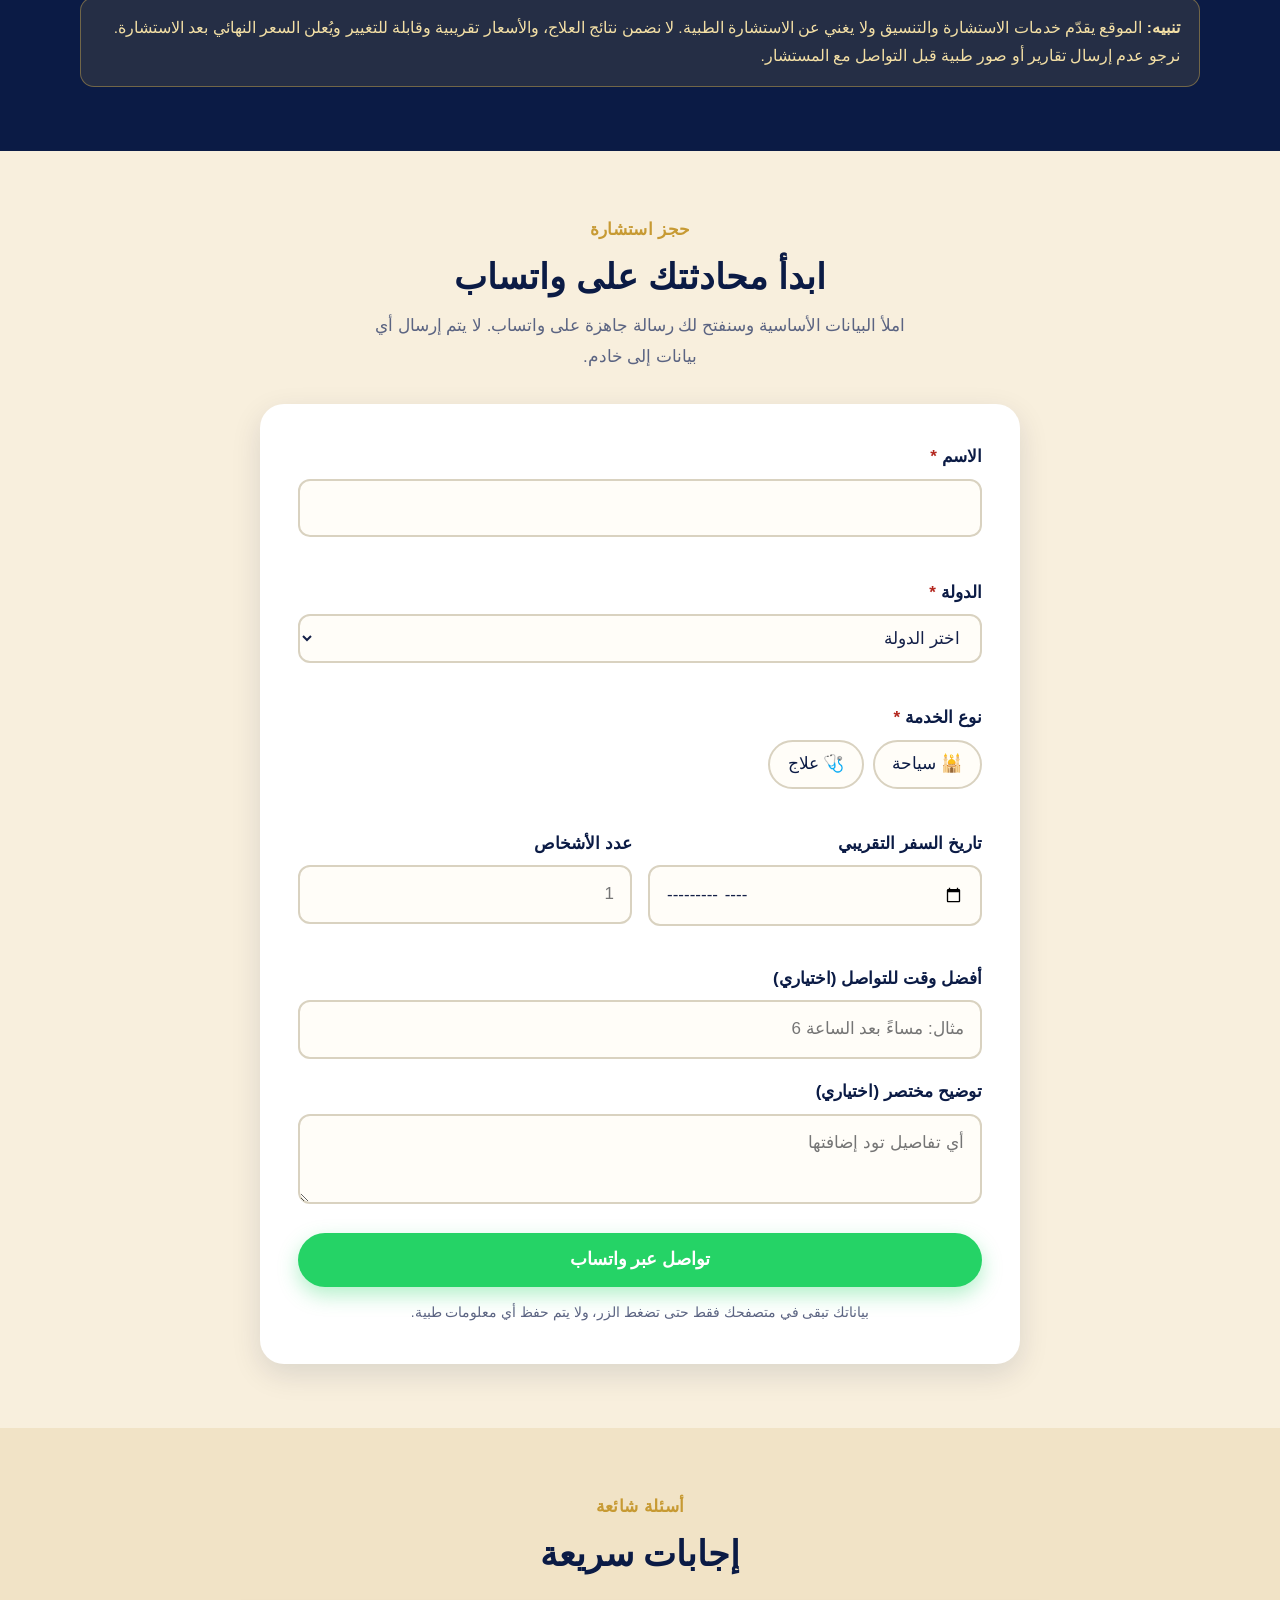
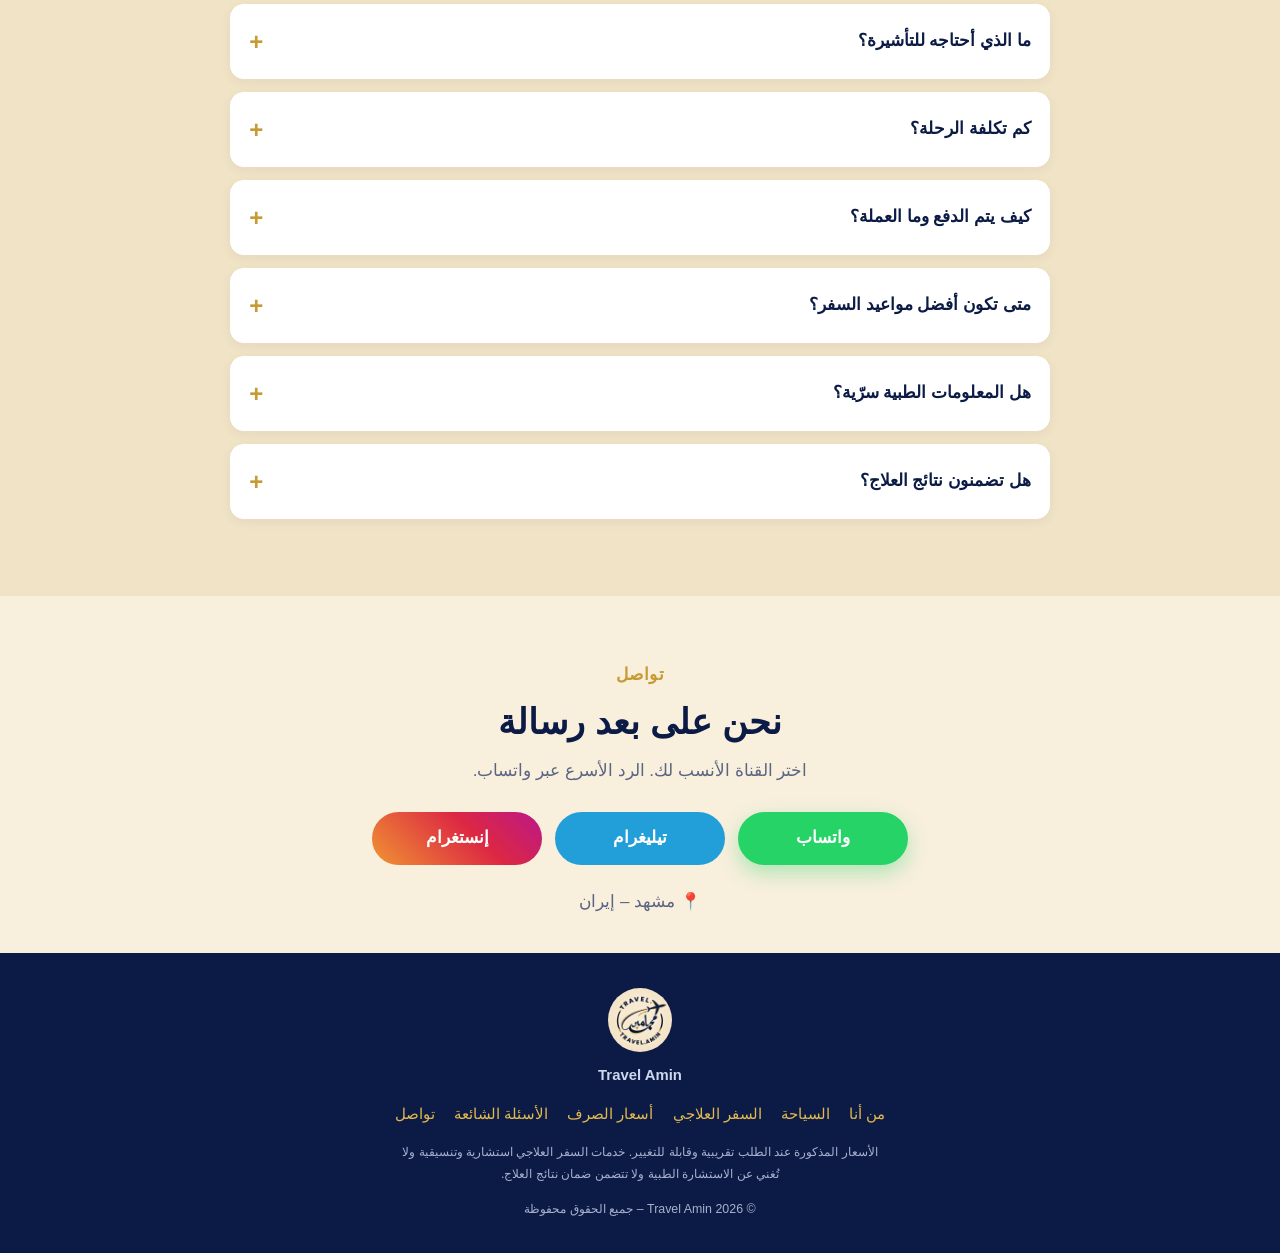
==== commit 811c4182: "Update footer links and menu items" ====
--- a/index.html
+++ b/index.html
@@ -114,12 +114,12 @@
       <button class="burger" id="burger" aria-label="القائمة" aria-expanded="false" aria-controls="menu"><span></span></button>
     </div>
     <ul class="menu" id="menu">
-      <li><a href="#about">من أنا</a></li>
-      <li><a href="#tourism">السياحة</a></li>
-      <li><a href="#medical">السفر العلاجي</a></li>
-      <li><a href="#faq">الأسئلة الشائعة</a></li>
-      <li><a href="#contact">تواصل</a></li>
-      <li><a class="btn btn-wa" href="#booking" data-wa-open>احجز استشارة</a></li>
+  <li><a href="#about">من أنا</a></li>
+  <li><a href="#tourism">السياحة</a></li>
+  <li><a href="#medical">السفر العلاجي</a></li>
+  <li><a href="#faq">الأسئلة الشائعة</a></li>
+  <li><a href="#contact">تواصل</a></li>
+  <li><a class="btn btn-wa" href="#booking" data-wa-open>احجز استشارة</a></li>
     </ul>
   </div>
 </header>
@@ -421,7 +421,7 @@
     <img src="assets/img/logo.jpg" alt="Travel Amin Logo" width="64" height="64" loading="lazy" class="u14">
     <strong>Travel Amin</strong>
     <div class="foot-links">
-      <a href="#about">من أنا</a><a href="#tourism">السياحة</a><a href="#medical">السفر العلاجي</a><a href="#faq">الأسئلة الشائعة</a><a href="#contact">تواصل</a>
+  <a href="#about">من أنا</a><a href="#tourism">السياحة</a><a href="#medical">السفر العلاجي</a><a href="#rates">أسعار الصرف</a><a href="#faq">الأسئلة الشائعة</a><a href="#contact">تواصل</a>
     </div>
     <small>الأسعار المذكورة عند الطلب تقريبية وقابلة للتغيير. خدمات السفر العلاجي استشارية وتنسيقية ولا تُغني عن الاستشارة الطبية ولا تتضمن ضمان نتائج العلاج.</small>
     <small>© <span id="yr">2026</span> Travel Amin – جميع الحقوق محفوظة</small>
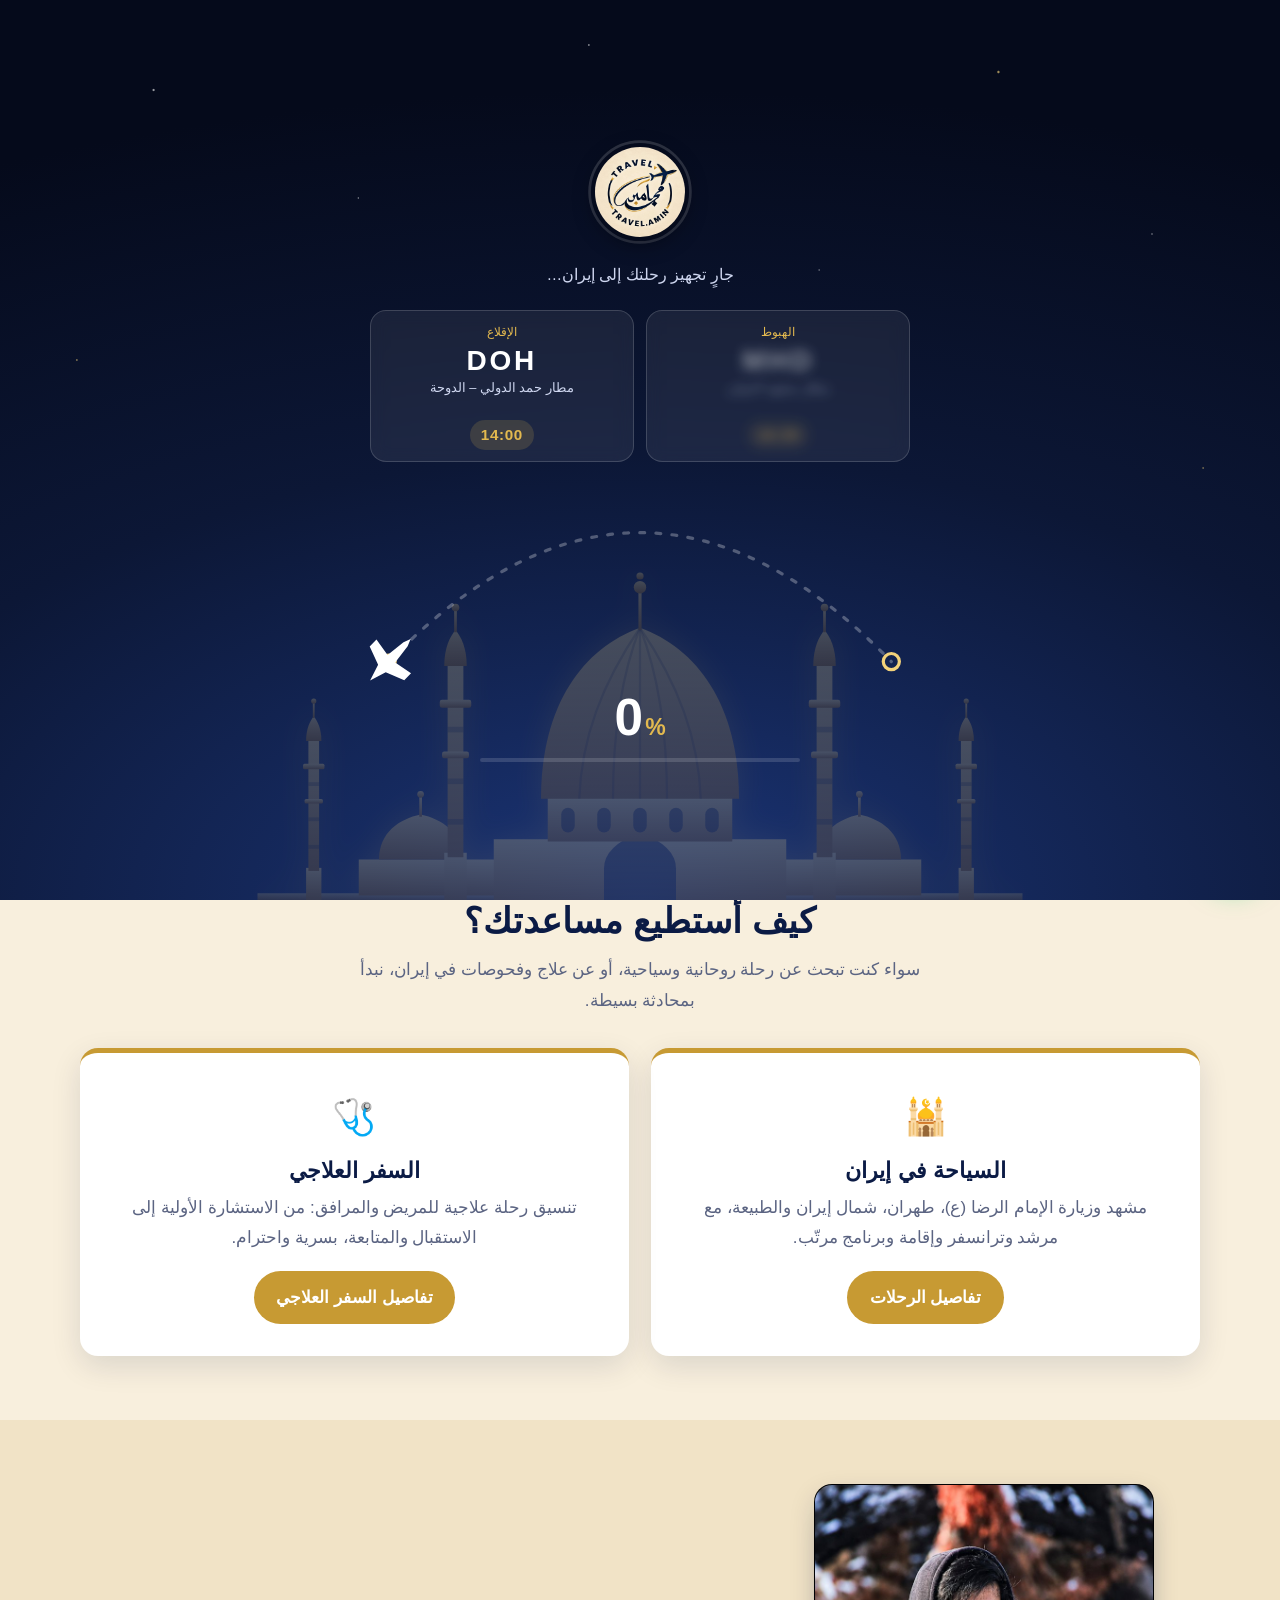
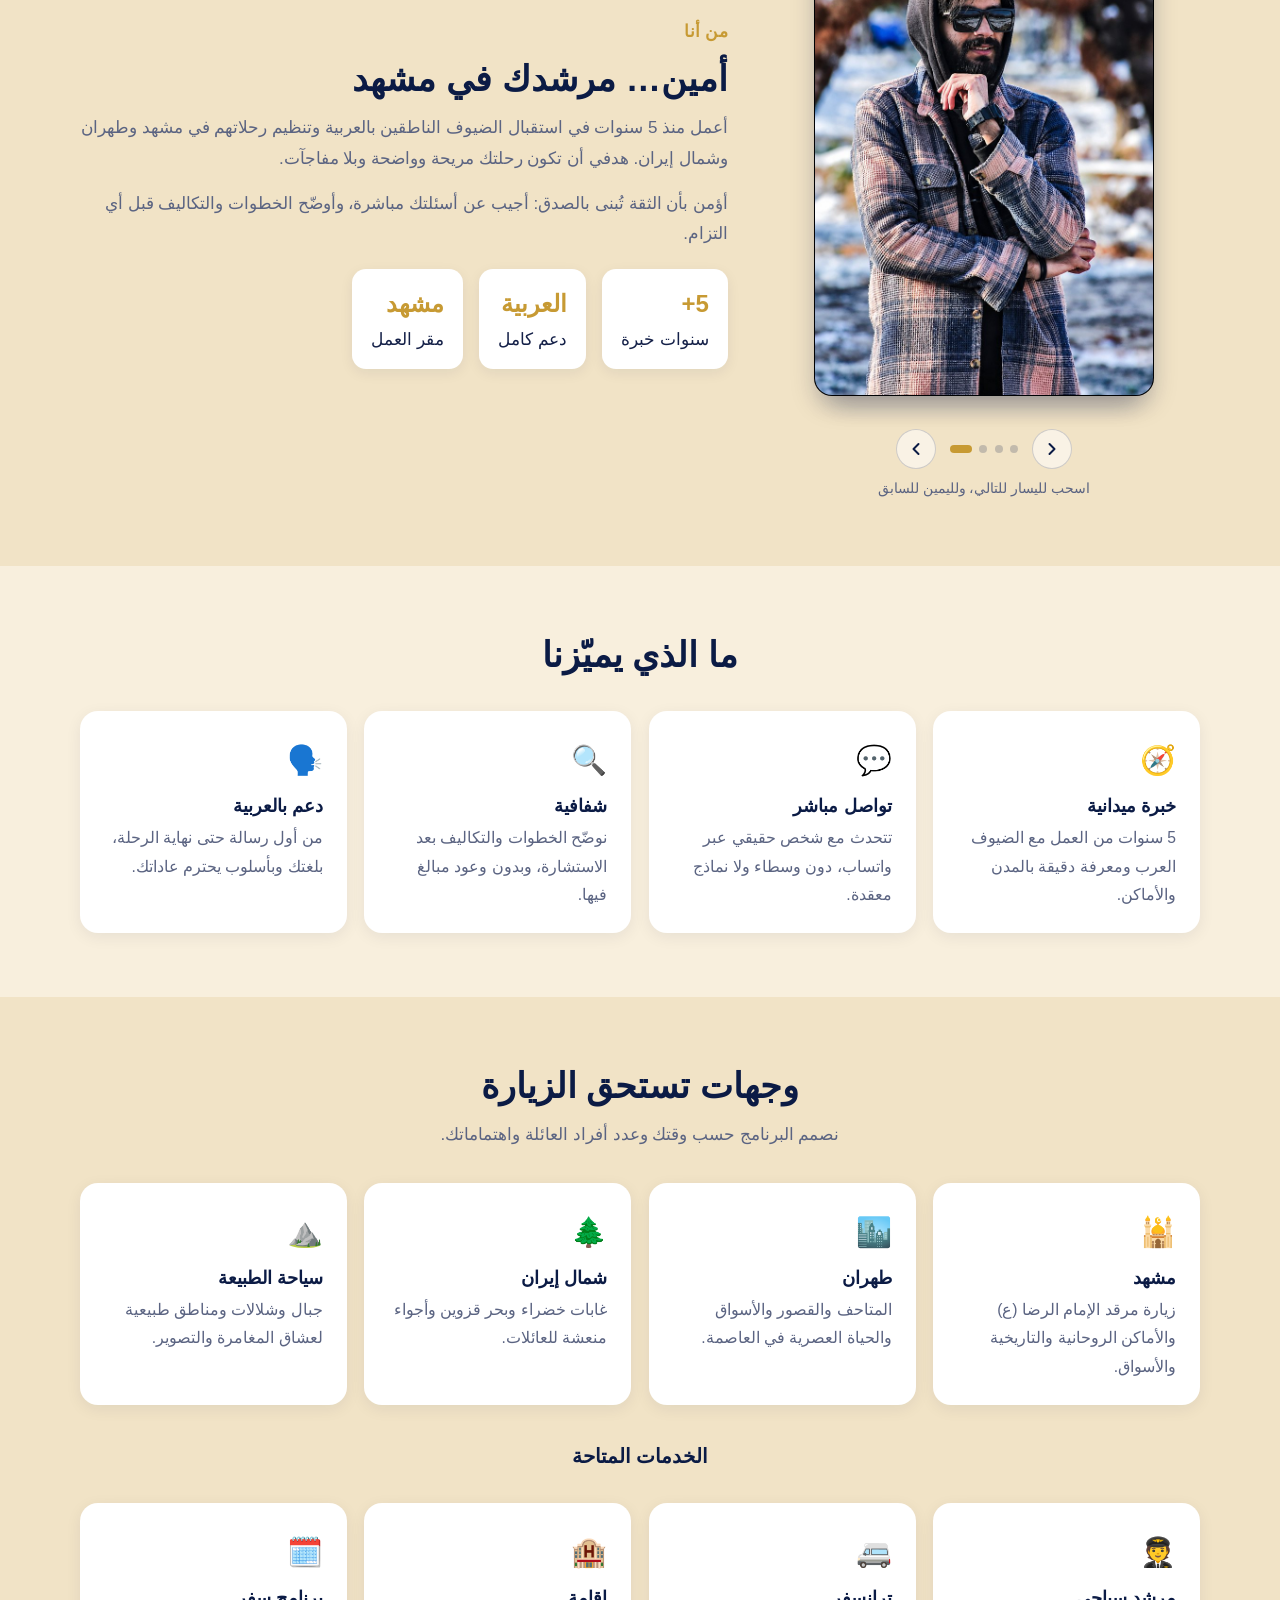
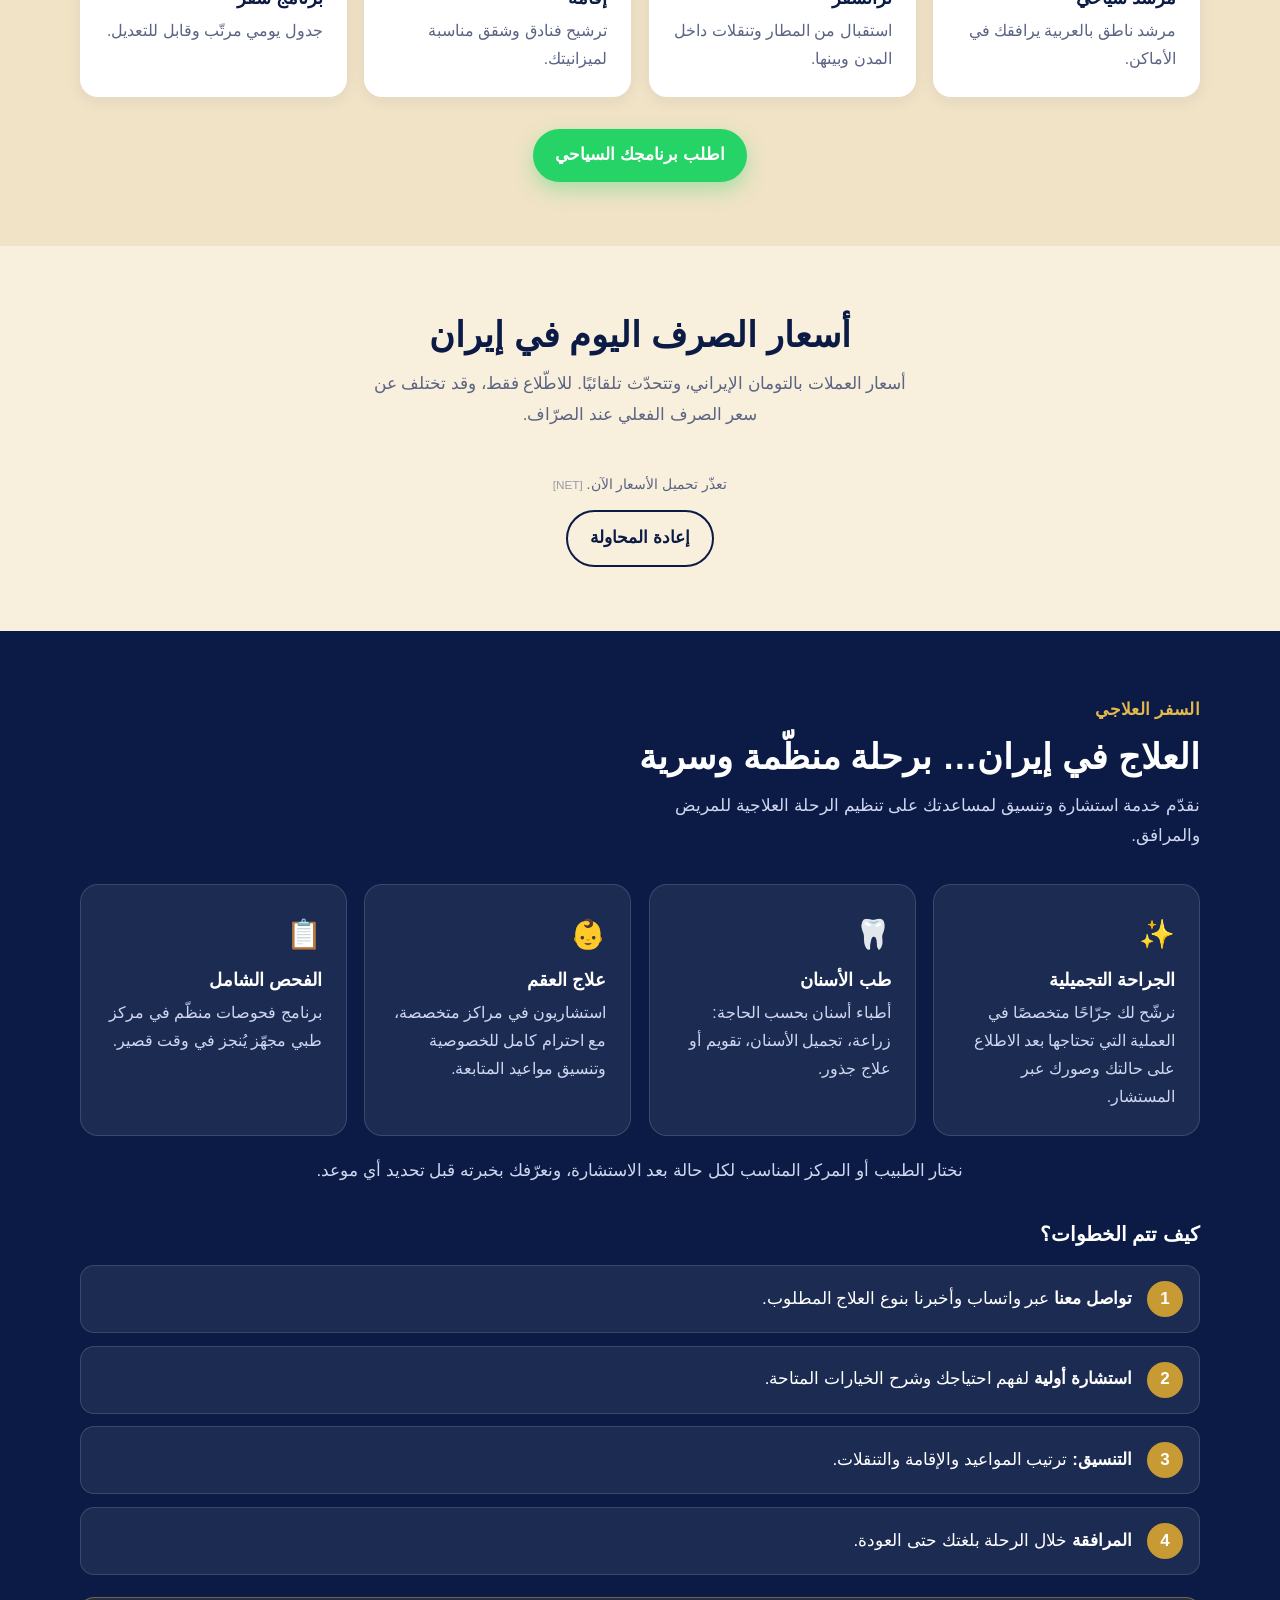
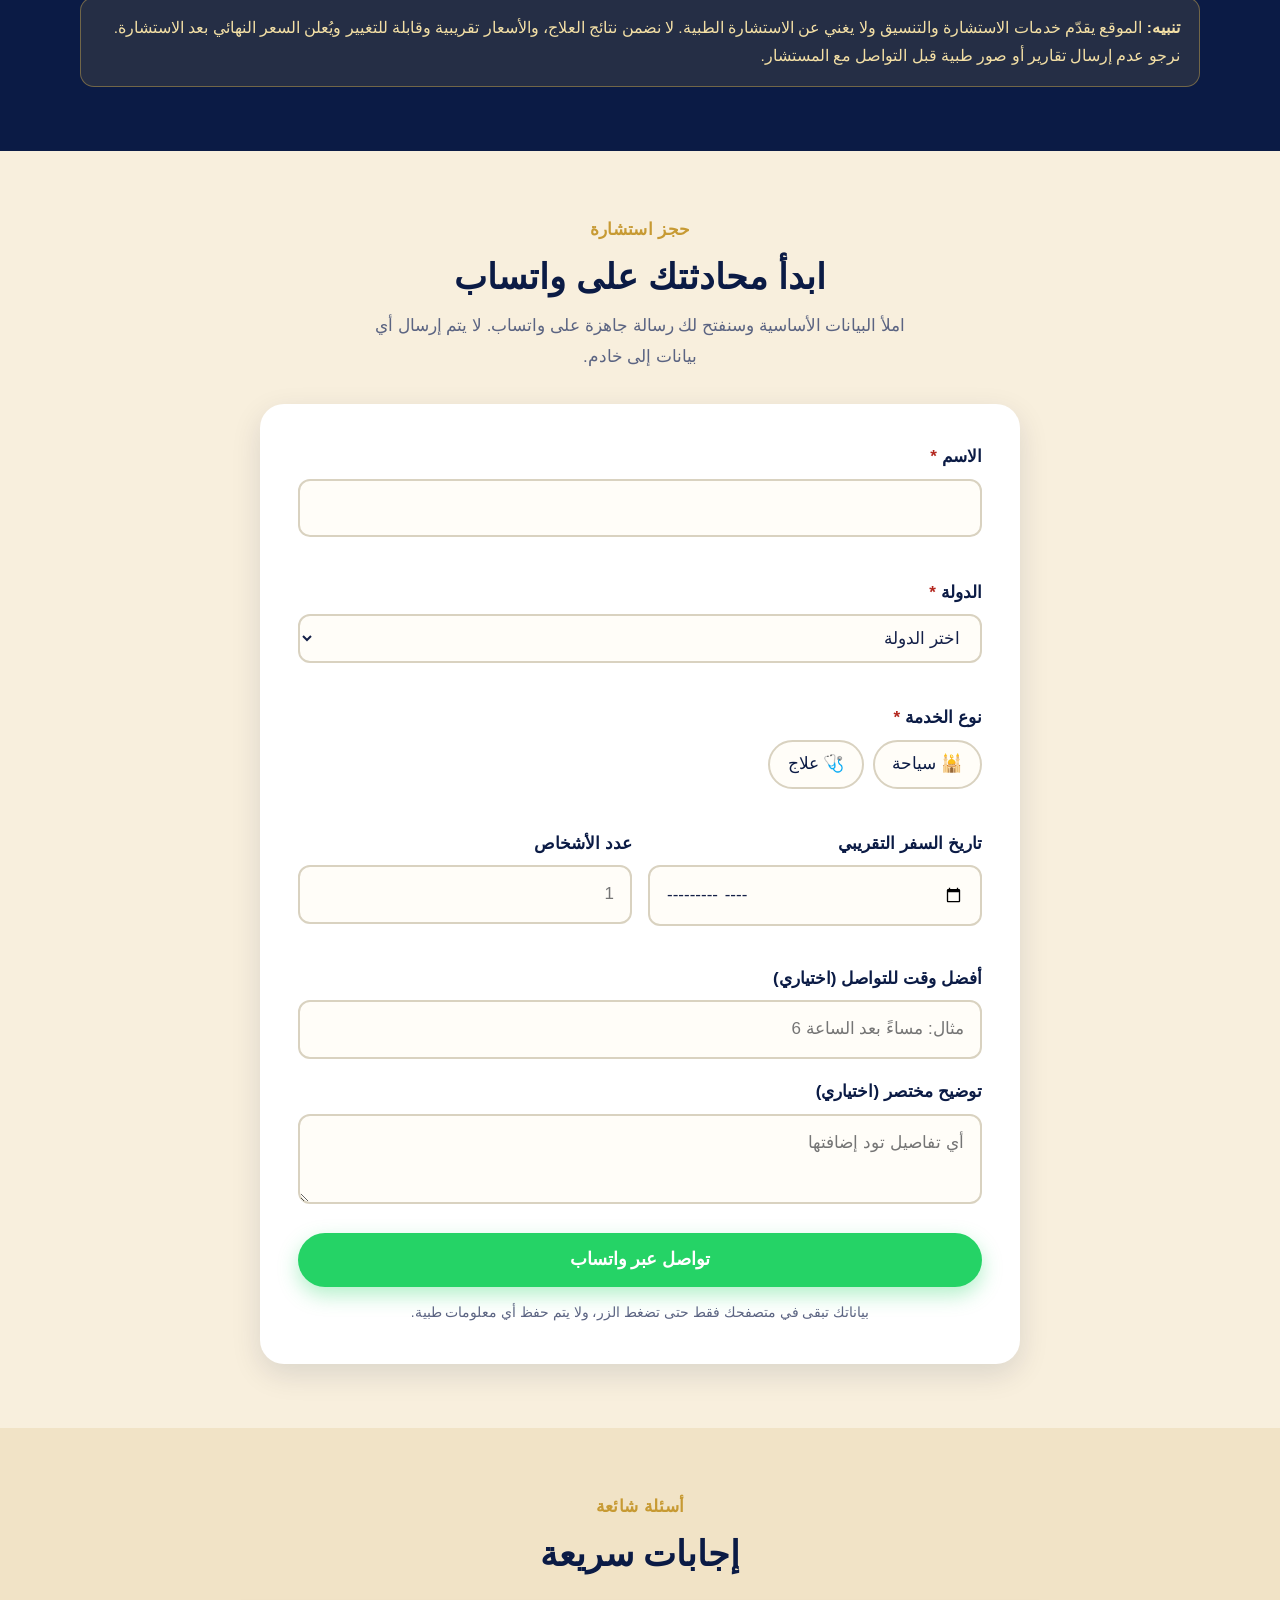
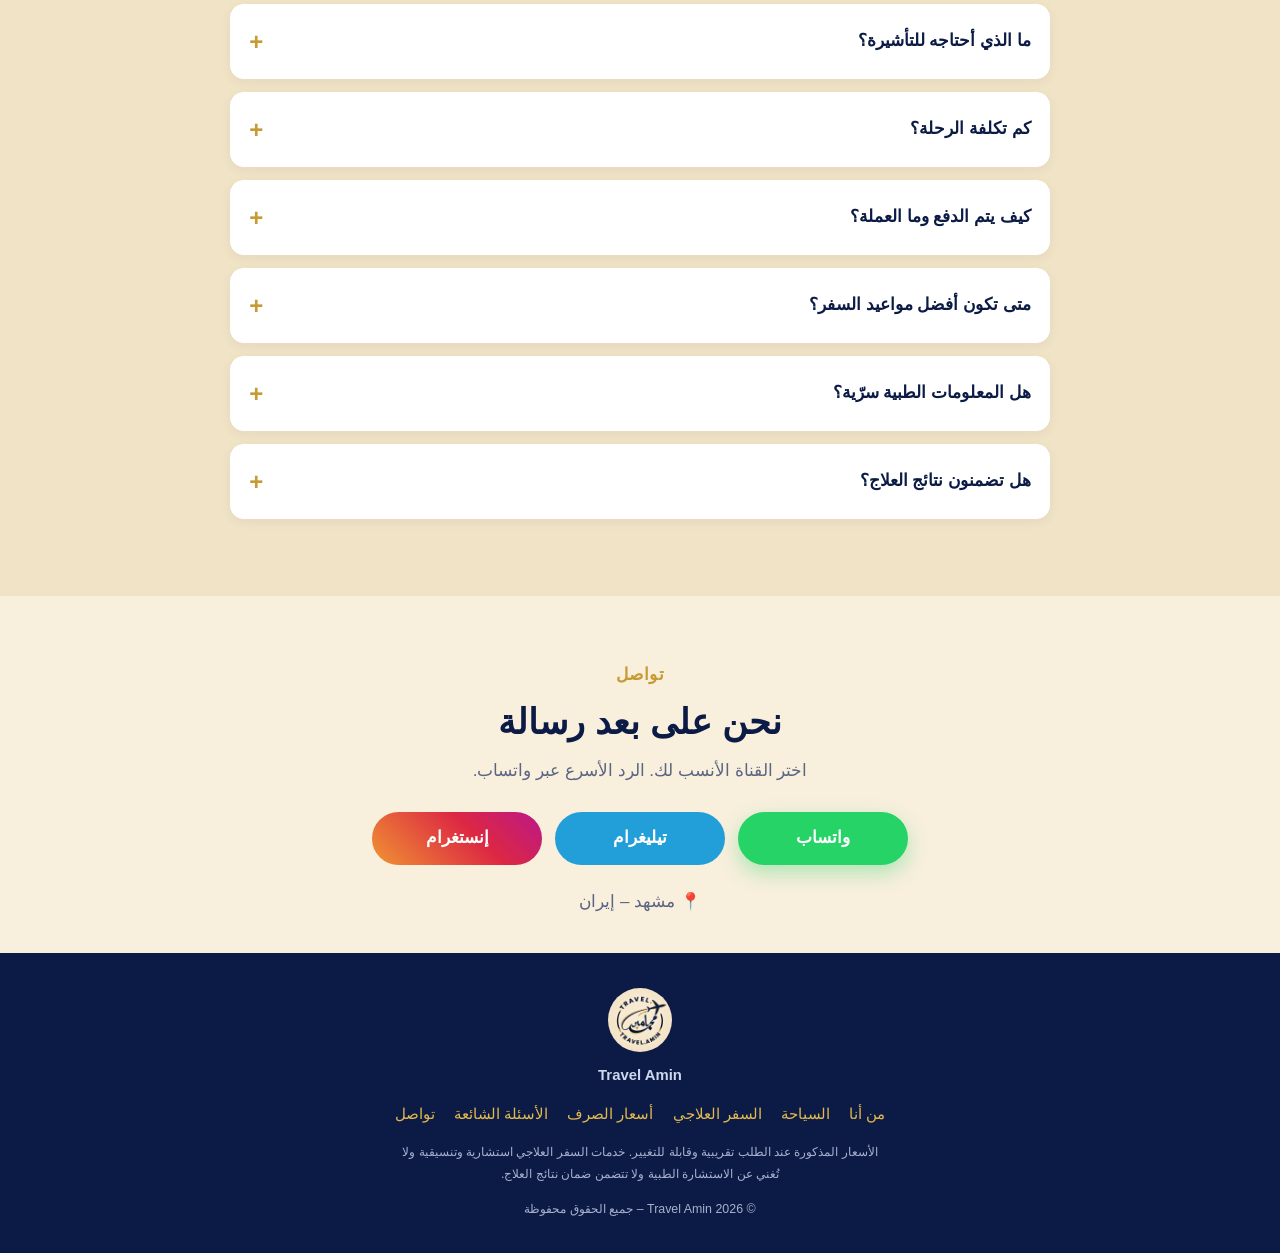
==== commit 7541b9b9: "Add 'أسعار الصرف' link to the menu" ====
--- a/index.html
+++ b/index.html
@@ -117,6 +117,7 @@
   <li><a href="#about">من أنا</a></li>
   <li><a href="#tourism">السياحة</a></li>
   <li><a href="#medical">السفر العلاجي</a></li>
+  <li><a href="#rates">أسعار الصرف</a></li>
   <li><a href="#faq">الأسئلة الشائعة</a></li>
   <li><a href="#contact">تواصل</a></li>
   <li><a class="btn btn-wa" href="#booking" data-wa-open>احجز استشارة</a></li>
--- a/assets/css/style.css
+++ b/assets/css/style.css
@@ -52,7 +52,13 @@
 @media(max-width:860px){
   .burger{display:block}
   .menu{position:absolute;inset-inline:0;top:calc(100% + 8px);background:rgba(248,239,221,.93);-webkit-backdrop-filter:blur(18px) saturate(170%);backdrop-filter:blur(18px) saturate(170%);border:1px solid rgba(255,255,255,.7);border-radius:22px;flex-direction:column;align-items:stretch;gap:0;padding:.5rem 1rem 1rem;display:none;box-shadow:0 12px 30px rgba(11,27,69,.2)}
-  .menu.open{display:flex}
+  .menu.open{
+    display:flex;
+    max-height: calc(100vh - 120px);
+    overflow-y: auto;
+    overscroll-behavior: contain;
+    -webkit-overflow-scrolling: touch;
+  }
   .menu li a{display:block;padding:.85rem .4rem;border-bottom:1px solid rgba(11,27,69,.07)}
   .menu li:last-child a{border:0;margin-top:.6rem}
   .hide-m{display:none}
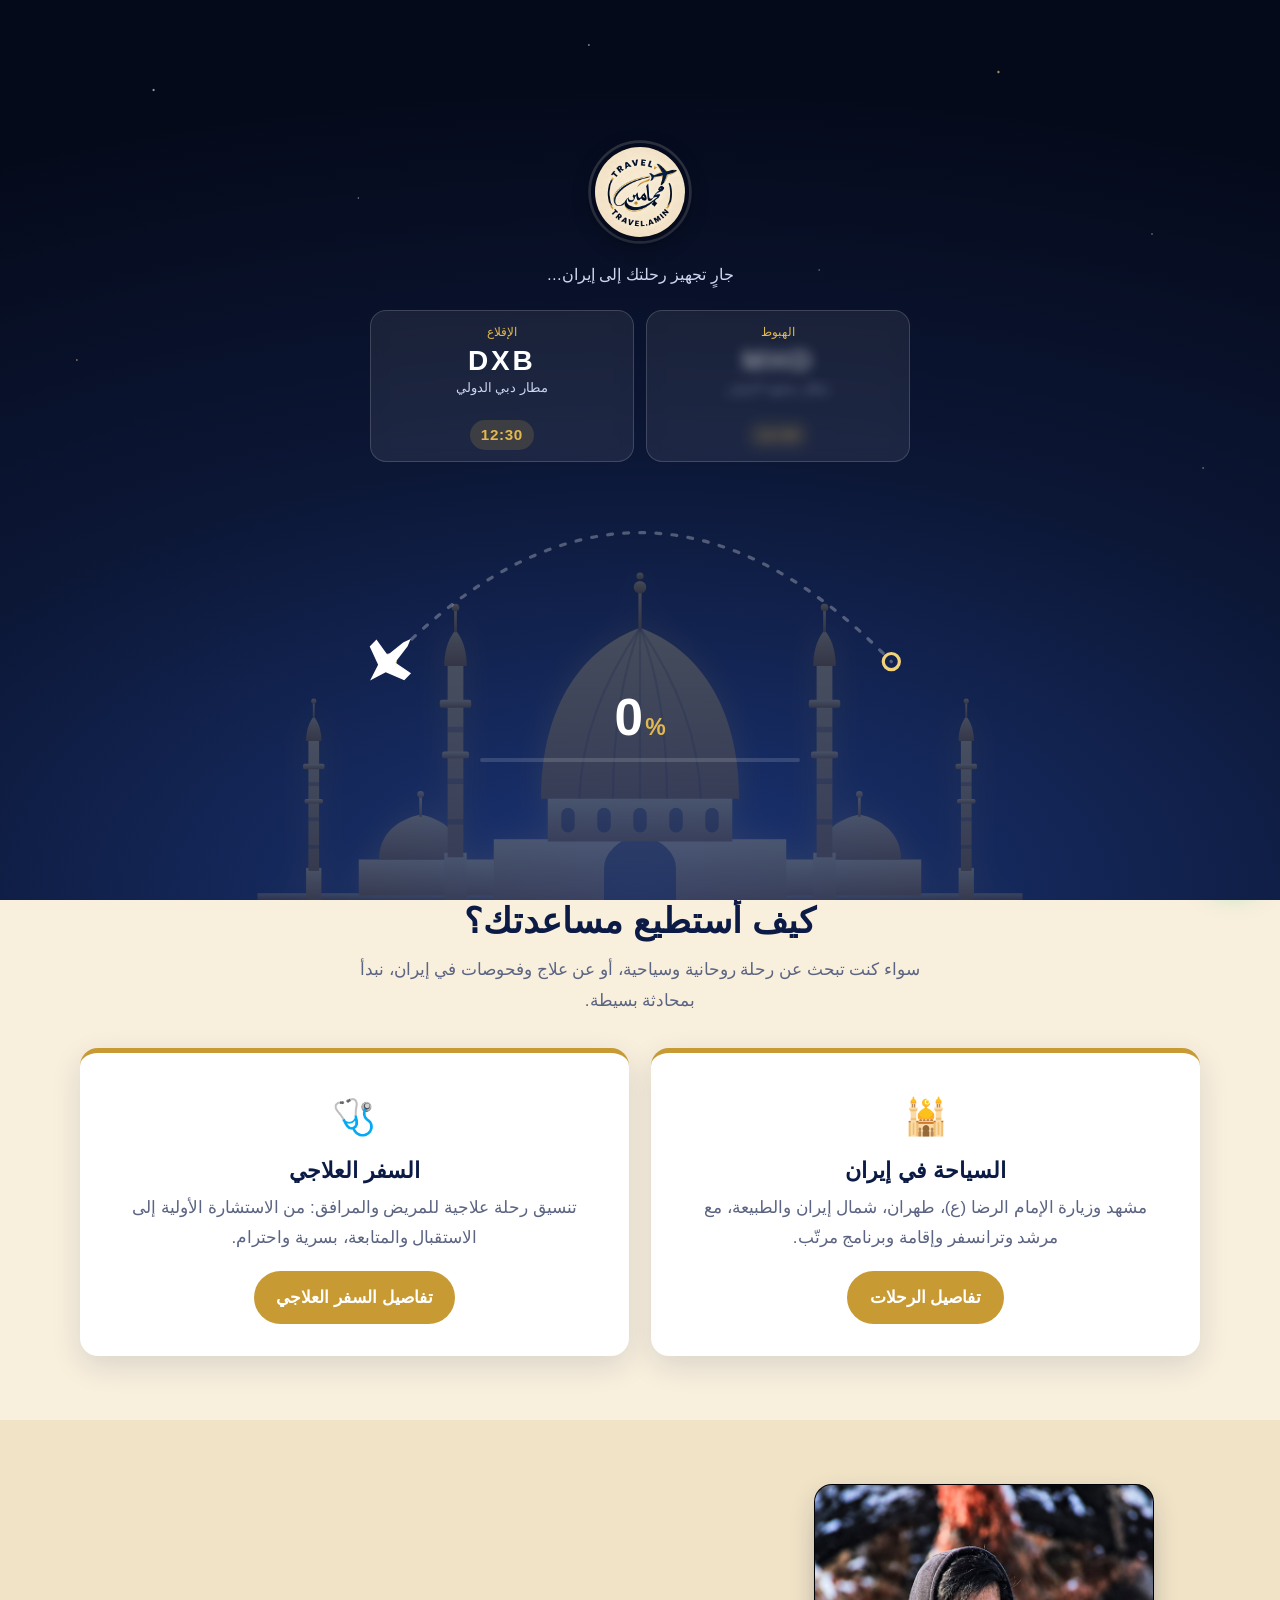
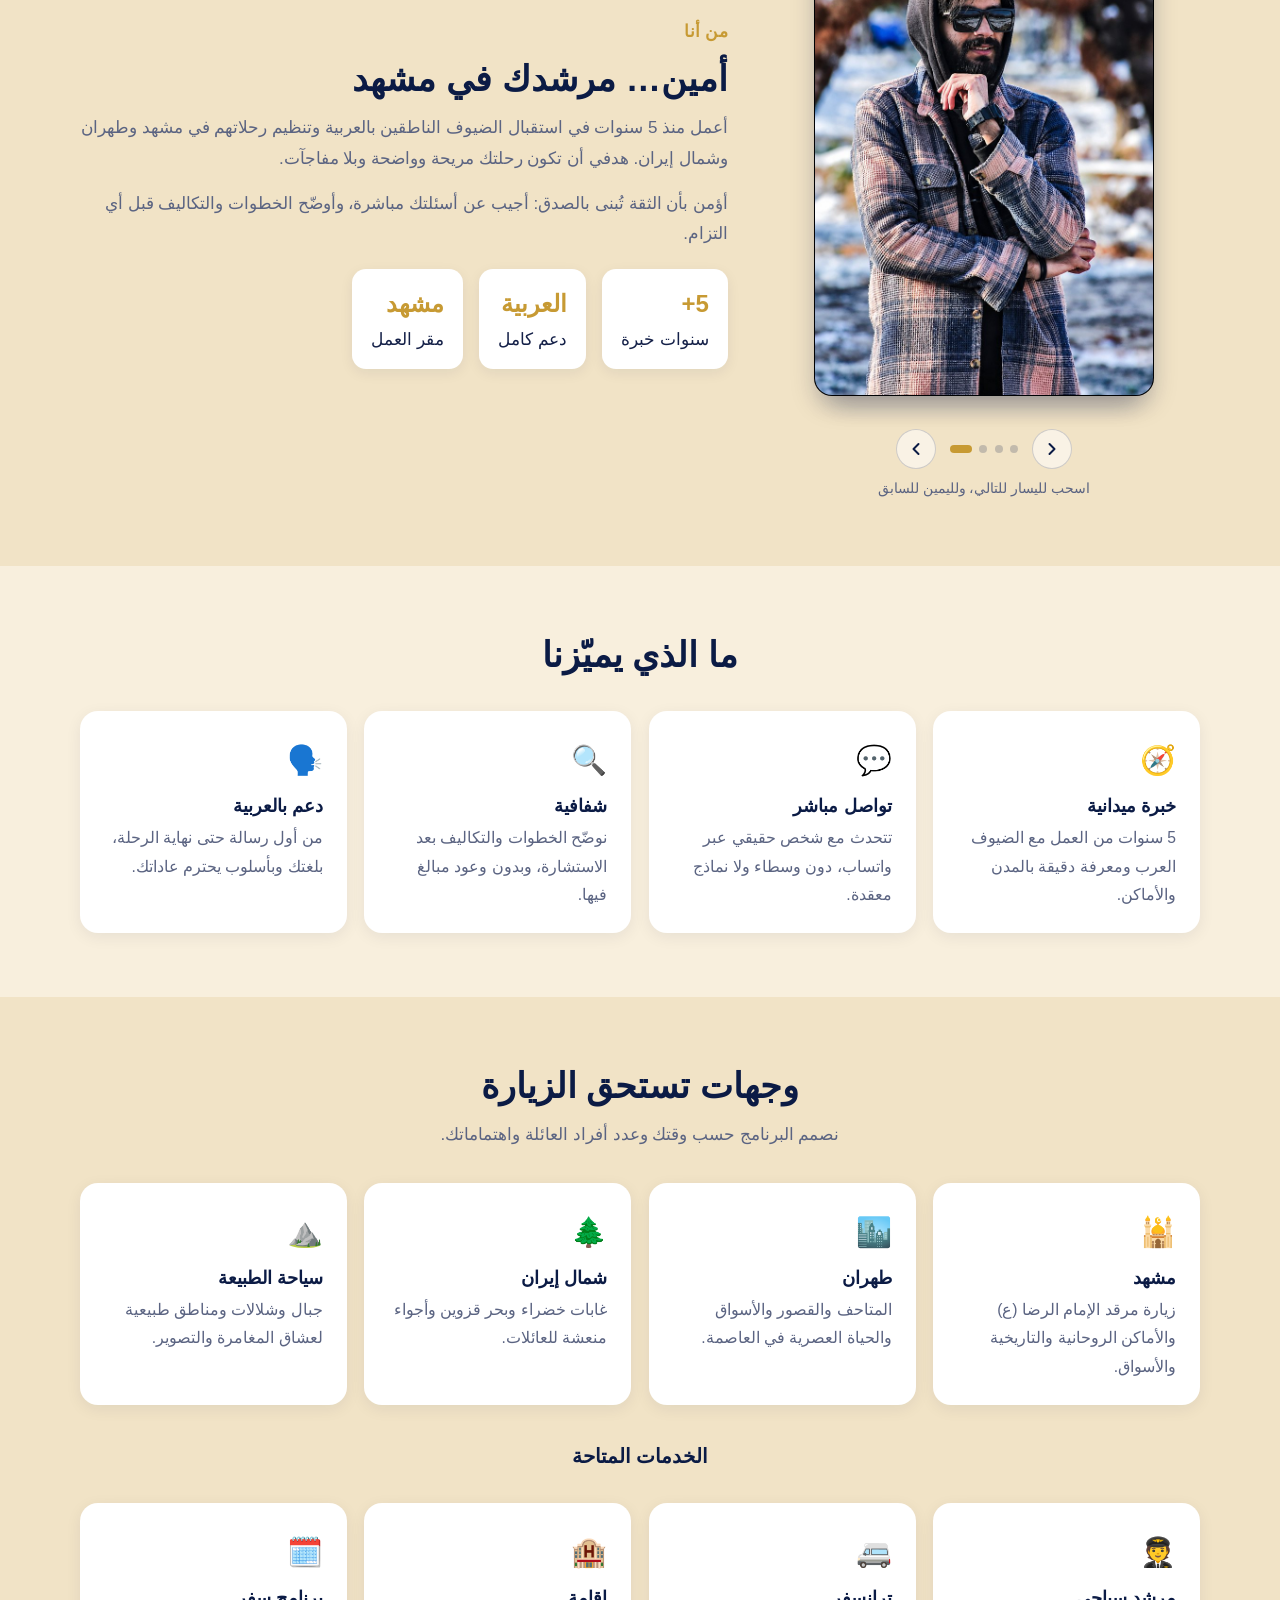
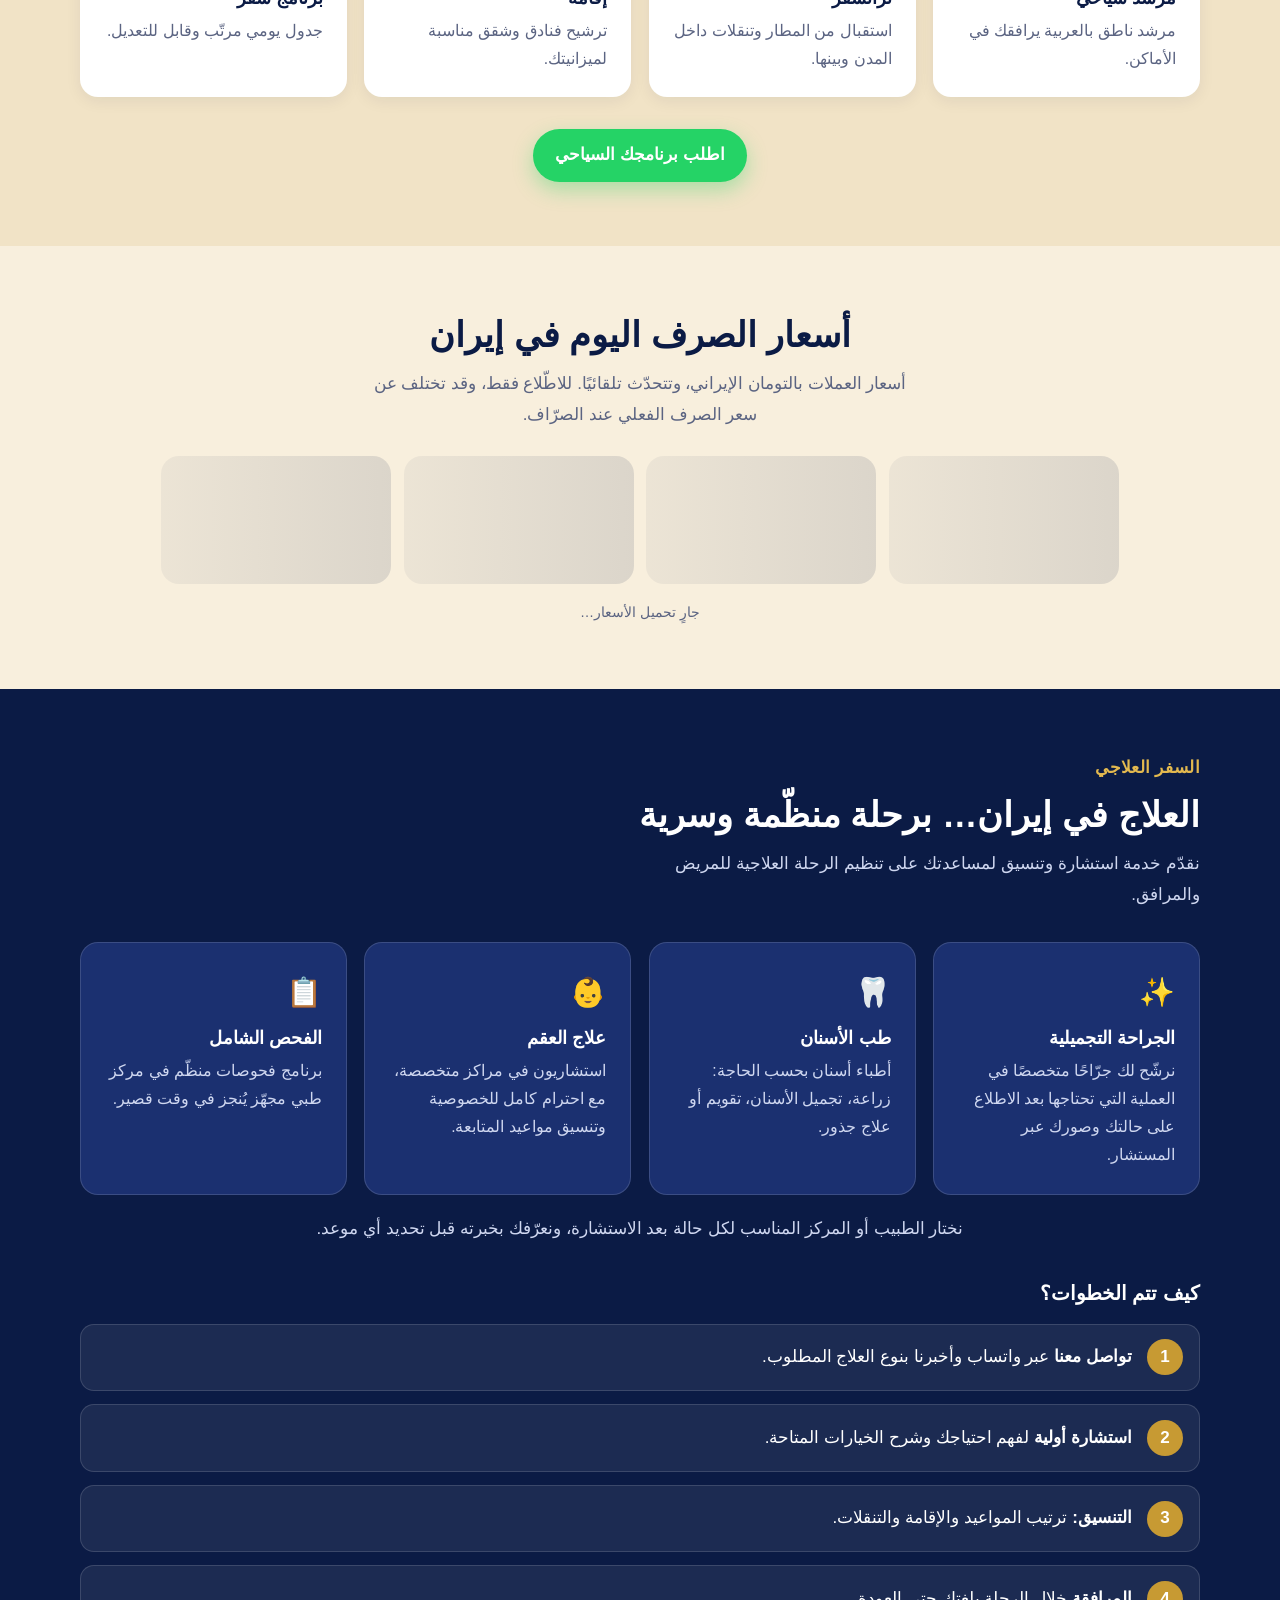
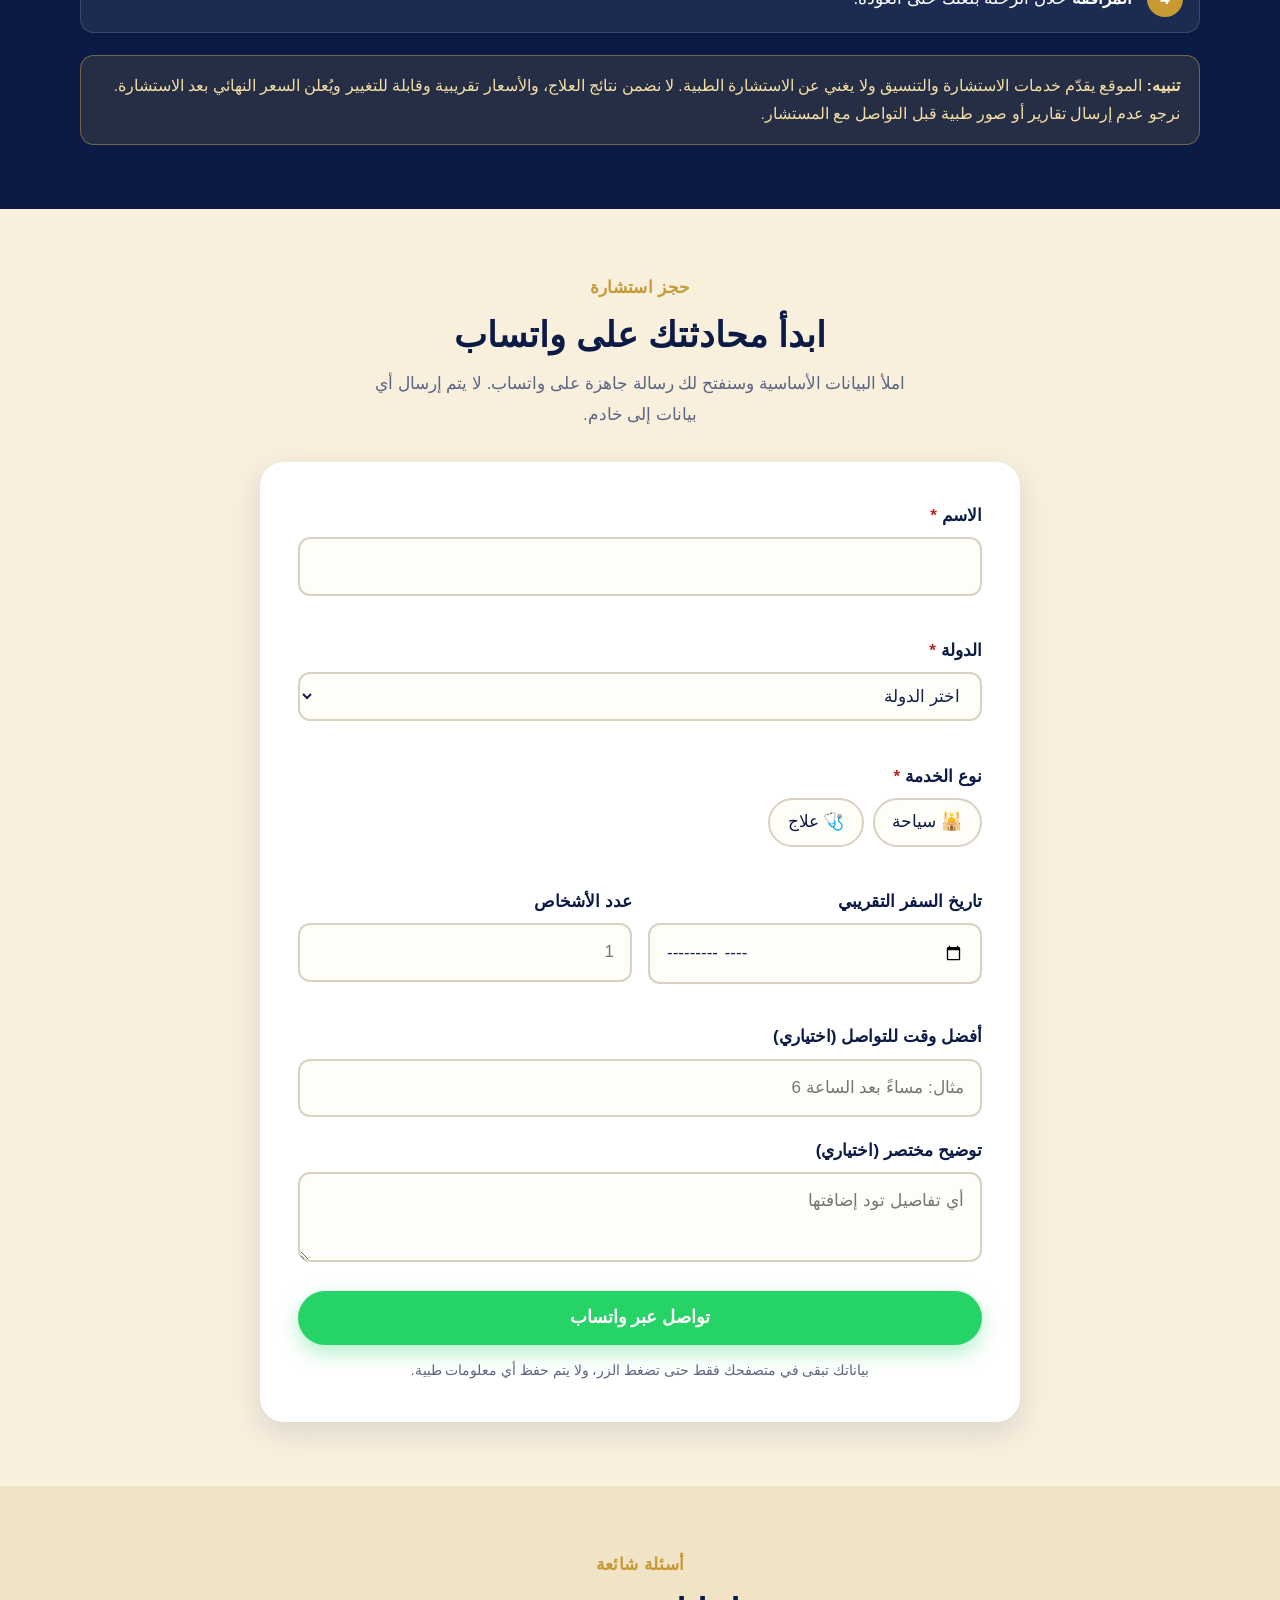
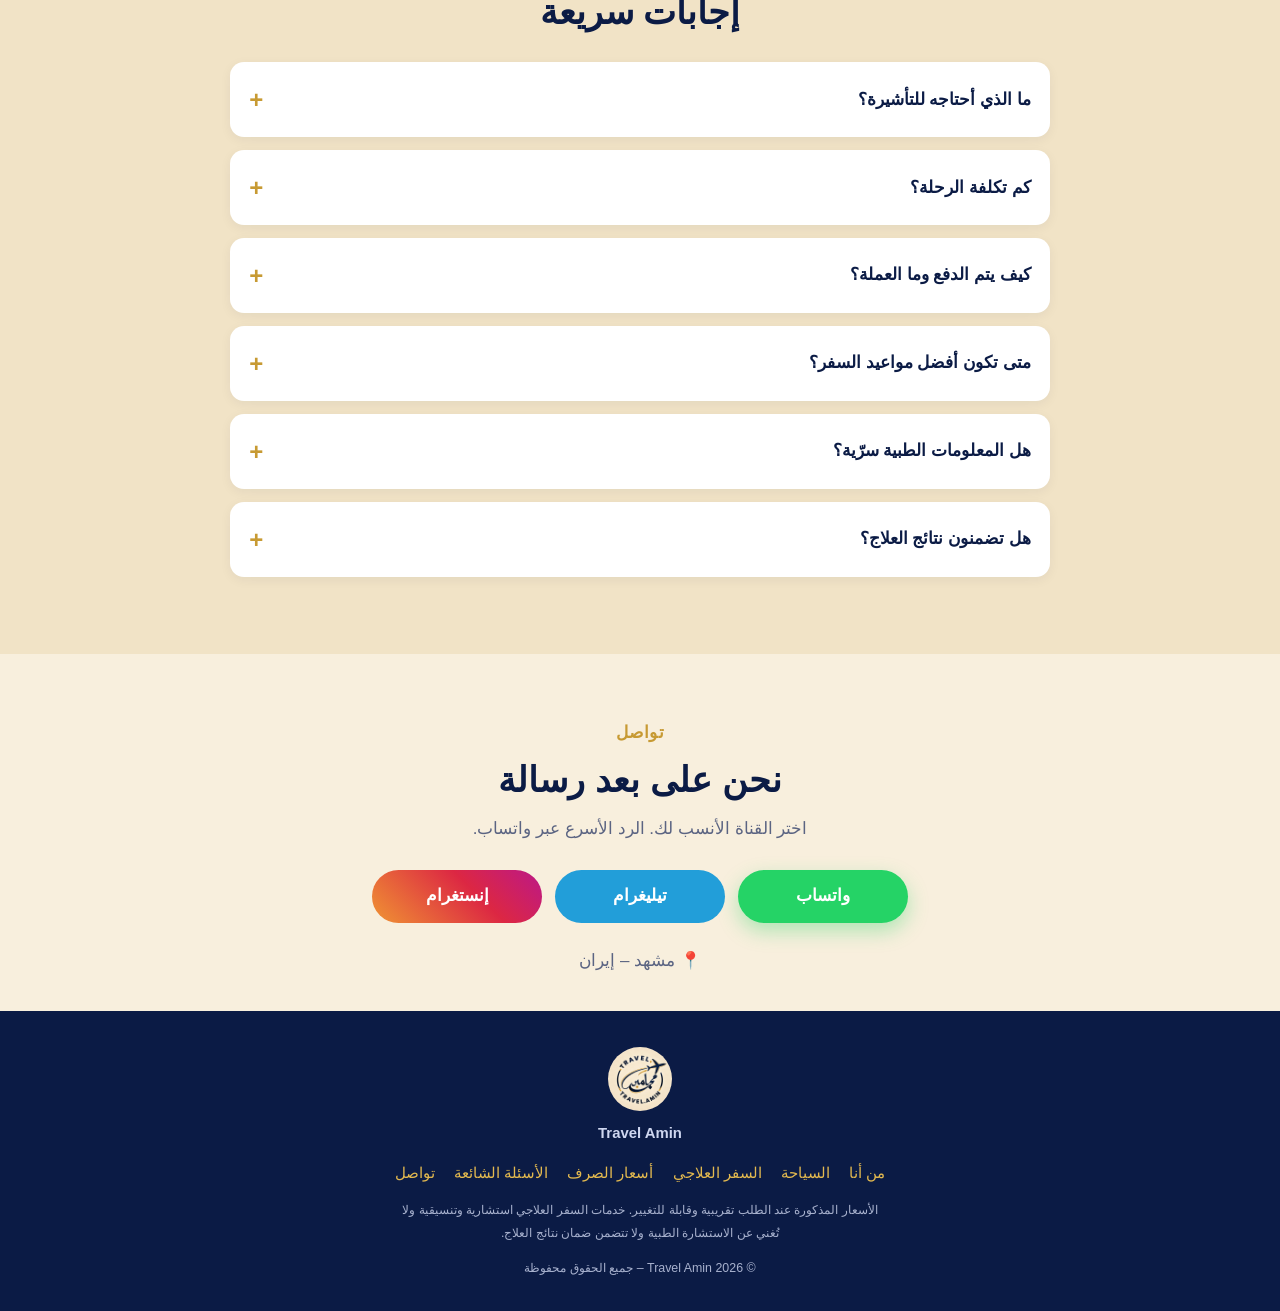
==== commit b32d396d: "Add FAQ structured data in JSON-LD format" ====
--- a/index.html
+++ b/index.html
@@ -57,6 +57,38 @@
   ]
 }
 </script>
+  <script type="application/ld+json">
+{
+  "@context": "https://schema.org",
+  "@type": "FAQPage",
+  "mainEntity": [
+    {
+      "@type": "Question",
+      "name": "ما الذي أحتاجه للتأشيرة؟",
+      "acceptedAnswer": {
+        "@type": "Answer",
+        "text": "تختلف متطلبات الدخول حسب الجنسية وقد تتغير، لذا نوضّح لك المطلوب لبلدك عند التواصل ونساعدك في تجهيز الأوراق."
+      }
+    },
+    {
+      "@type": "Question",
+      "name": "كم تكلفة الرحلة؟",
+      "acceptedAnswer": {
+        "@type": "Answer",
+        "text": "لا نثبّت أسعارًا على الموقع لأن التكلفة تعتمد على المدة والخدمات وعدد الأشخاص. نرسل لك عرضًا واضحًا عبر واتساب بعد الاستشارة."
+      }
+    },
+    {
+      "@type": "Question",
+      "name": "هل المعلومات الطبية سرّية؟",
+      "acceptedAnswer": {
+        "@type": "Answer",
+        "text": "نحترم خصوصيتك. لا يحفظ الموقع أي معلومات طبية، ونرجو عدم إرسال تقارير أو صور قبل التواصل مع المستشار عبر واتساب."
+      }
+    }
+  ]
+}
+  </script>
 <link rel="stylesheet" href="assets/css/style.css">
 </head>
 <body>
--- a/assets/css/style.css
+++ b/assets/css/style.css
@@ -51,14 +51,45 @@
 .burger span::after{position:absolute;top:8px;inset-inline-start:0}
 @media(max-width:860px){
   .burger{display:block}
-  .menu{position:absolute;inset-inline:0;top:calc(100% + 8px);background:rgba(248,239,221,.93);-webkit-backdrop-filter:blur(18px) saturate(170%);backdrop-filter:blur(18px) saturate(170%);border:1px solid rgba(255,255,255,.7);border-radius:22px;flex-direction:column;align-items:stretch;gap:0;padding:.5rem 1rem 1rem;display:none;box-shadow:0 12px 30px rgba(11,27,69,.2)}
+  
+  .menu{
+    position:absolute;
+    inset-inline:0;
+    top:calc(100% + 8px);
+    background:rgba(248,239,221,.93);
+    -webkit-backdrop-filter:blur(18px) saturate(170%);
+    backdrop-filter:blur(18px) saturate(170%);
+    border:1px solid rgba(255,255,255,.7);
+    border-radius:22px;
+    flex-direction:column;
+    align-items:stretch;
+    gap:0;
+    padding:.5rem 1rem 1rem;
+    box-shadow:0 12px 30px rgba(11,27,69,.2);
+    
+    /* تنظیمات جدید برای انیمیشن */
+    display:flex; 
+    opacity:0;
+    visibility:hidden;
+    pointer-events:none;
+    transform:translateY(-15px) scale(0.98);
+    transition:opacity 0.3s ease, transform 0.3s cubic-bezier(0.2, 0.8, 0.2, 1), visibility 0.3s;
+    transform-origin:top center;
+    
+    max-height:calc(100vh - 120px);
+    overflow-y:auto;
+    overscroll-behavior:contain;
+    -webkit-overflow-scrolling:touch;
+  }
+  
   .menu.open{
-    display:flex;
-    max-height: calc(100vh - 120px);
-    overflow-y: auto;
-    overscroll-behavior: contain;
-    -webkit-overflow-scrolling: touch;
+    opacity:1;
+    visibility:visible;
+    pointer-events:auto;
+    transform:translateY(0) scale(1);
   }
+  
+  /* استایل‌های داخلی منو (خط‌کشی‌ها و دکمه‌ها) */
   .menu li a{display:block;padding:.85rem .4rem;border-bottom:1px solid rgba(11,27,69,.07)}
   .menu li:last-child a{border:0;margin-top:.6rem}
   .hide-m{display:none}
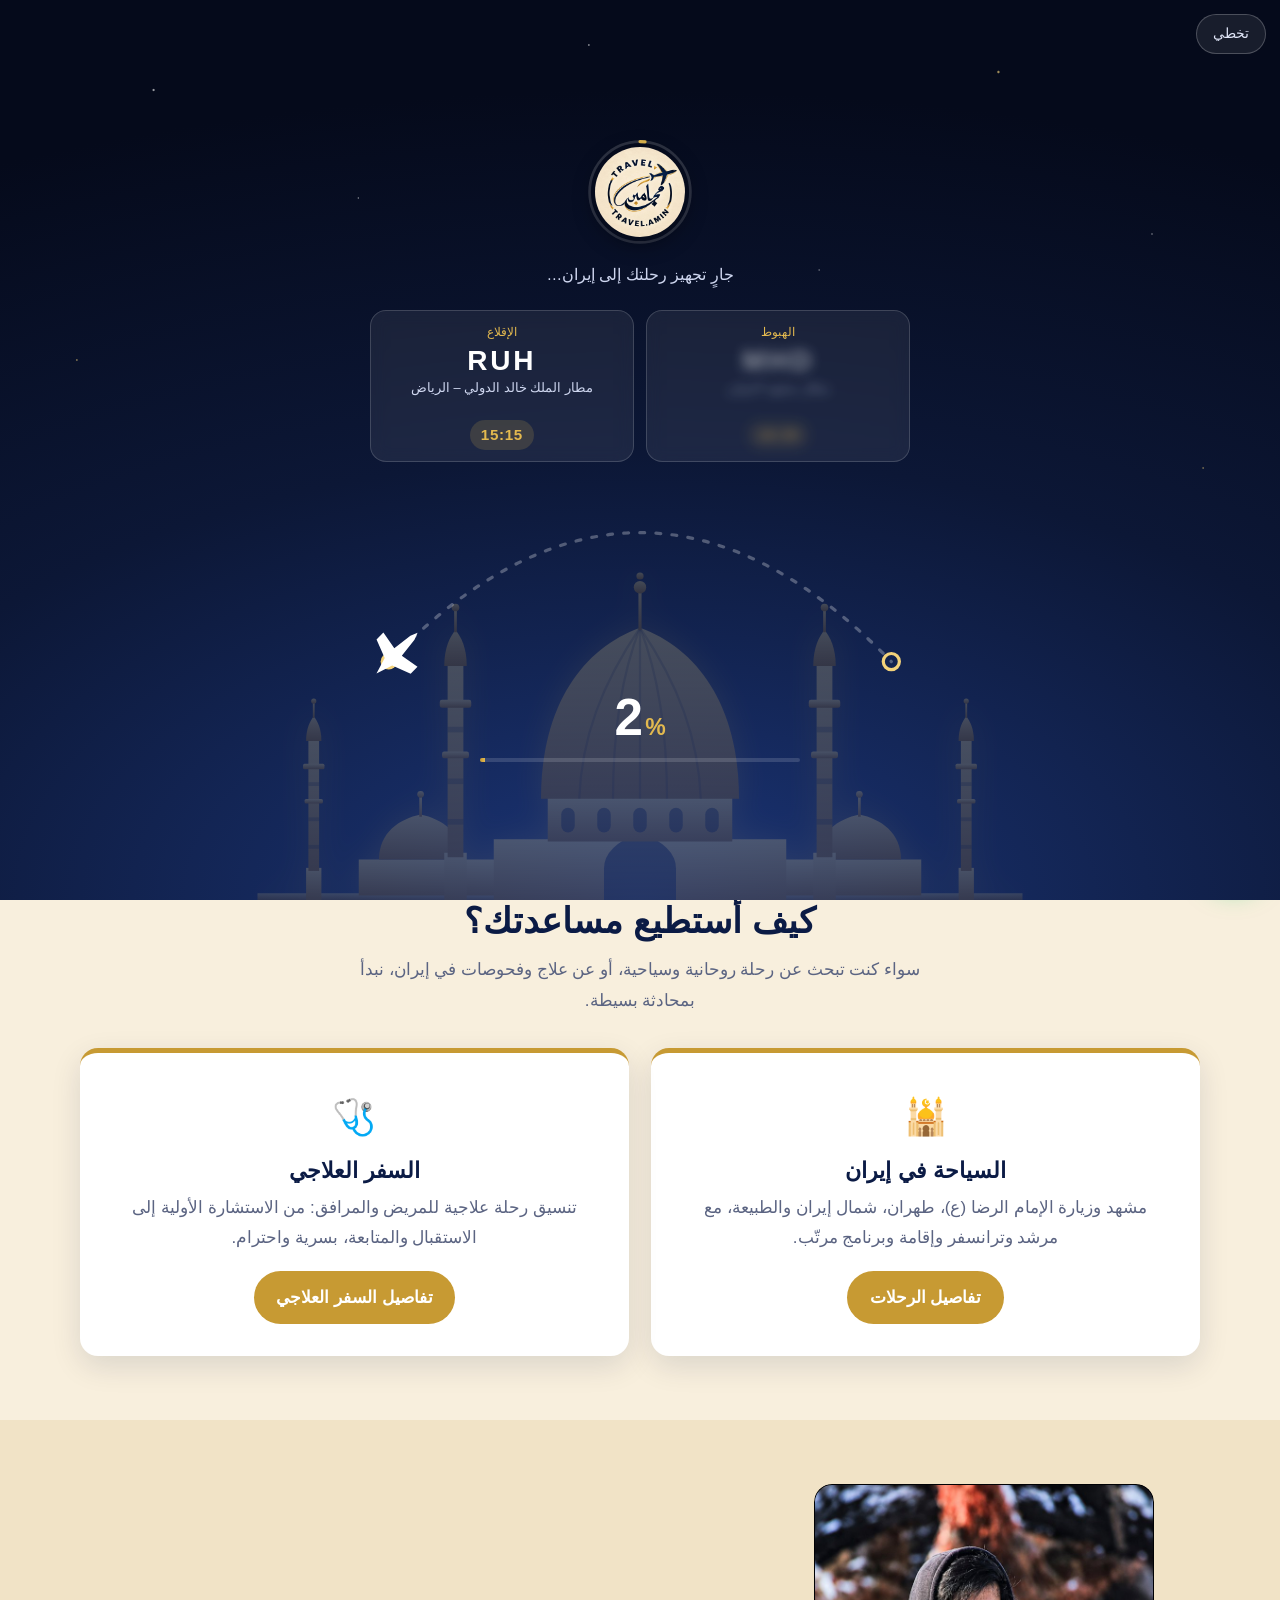
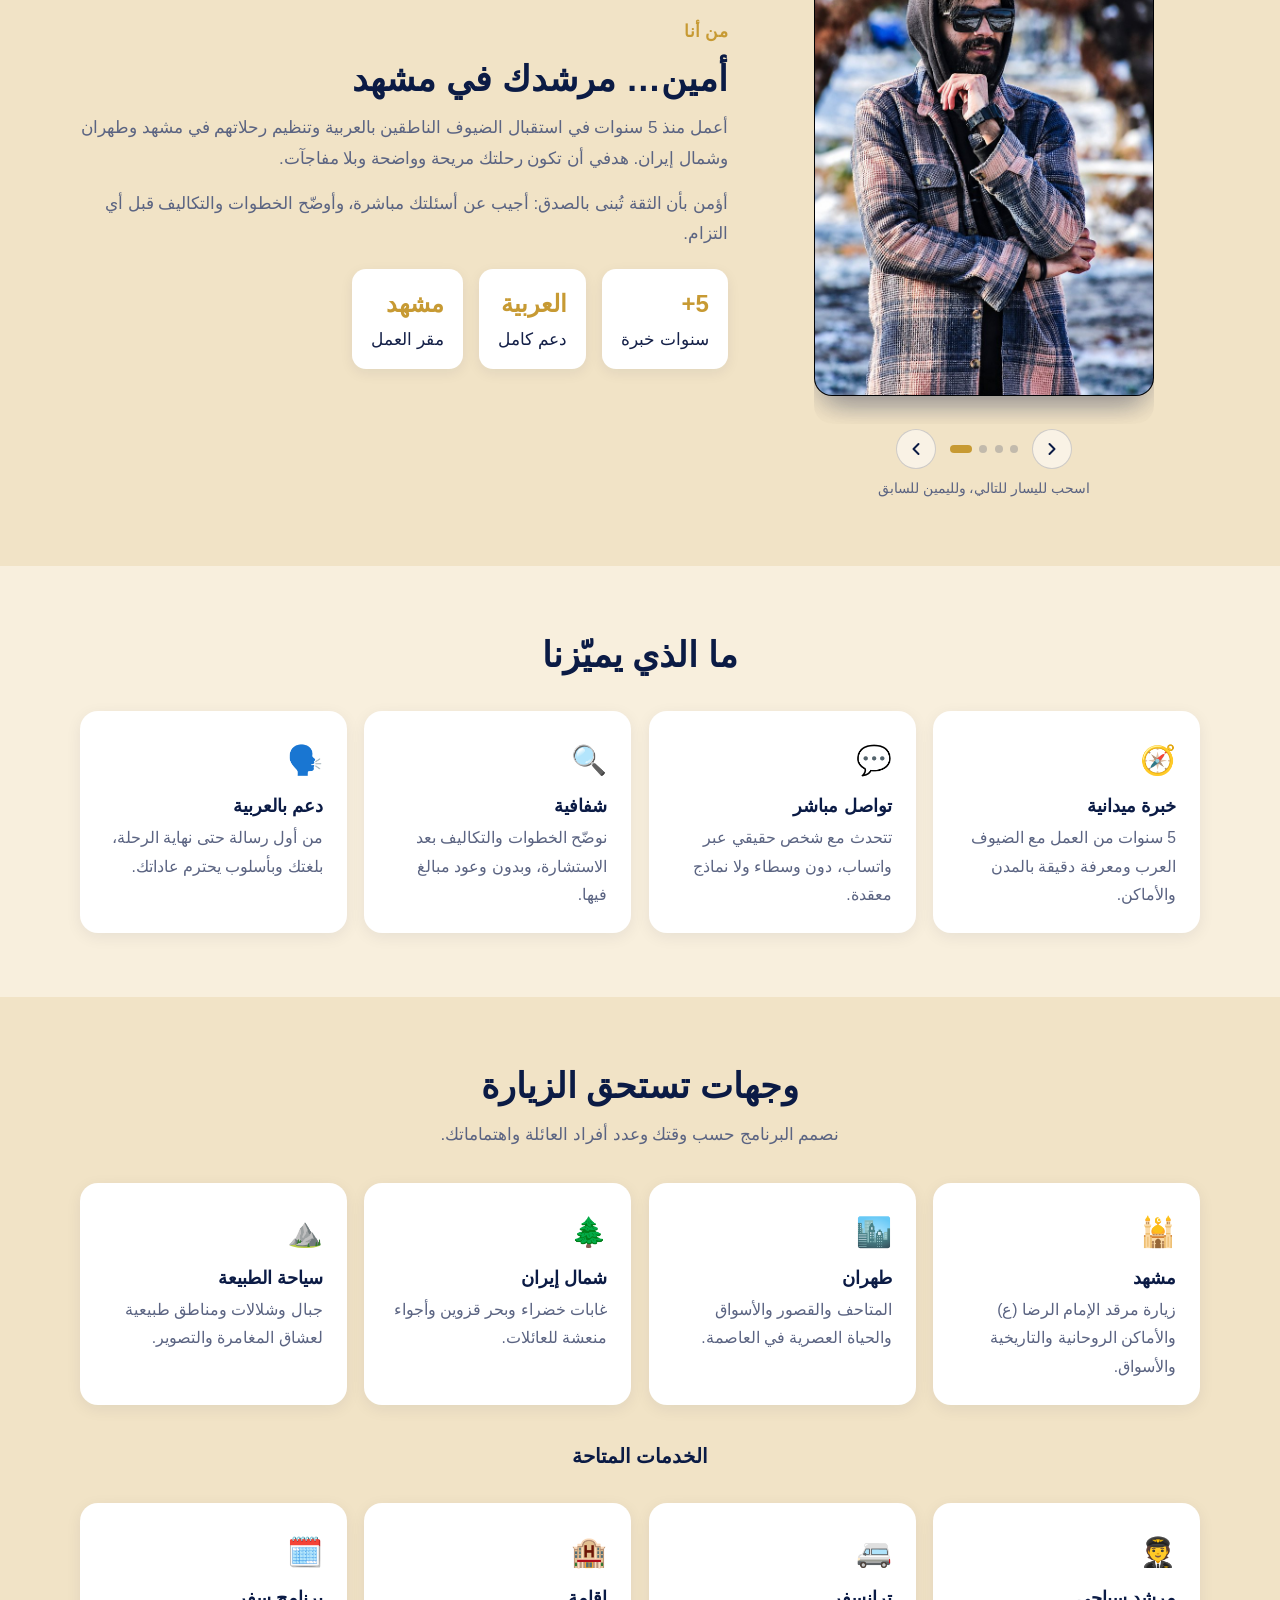
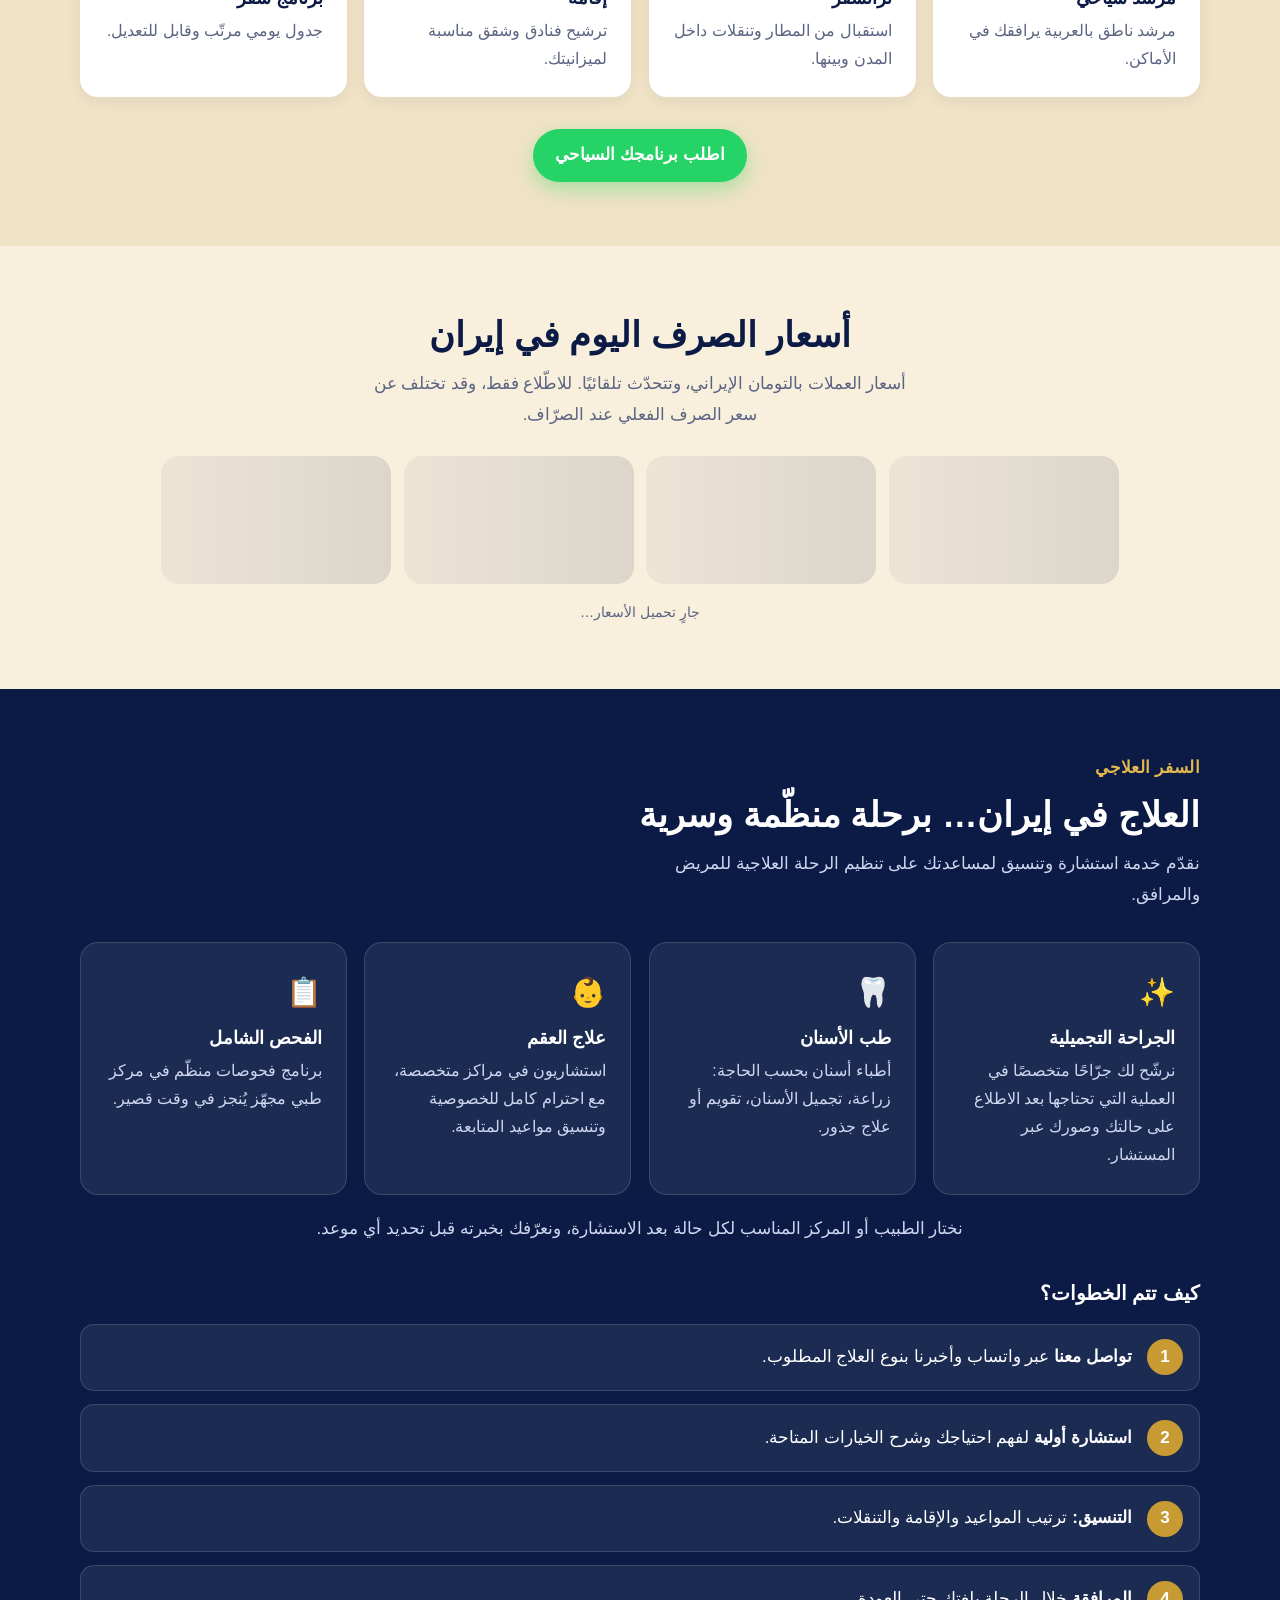
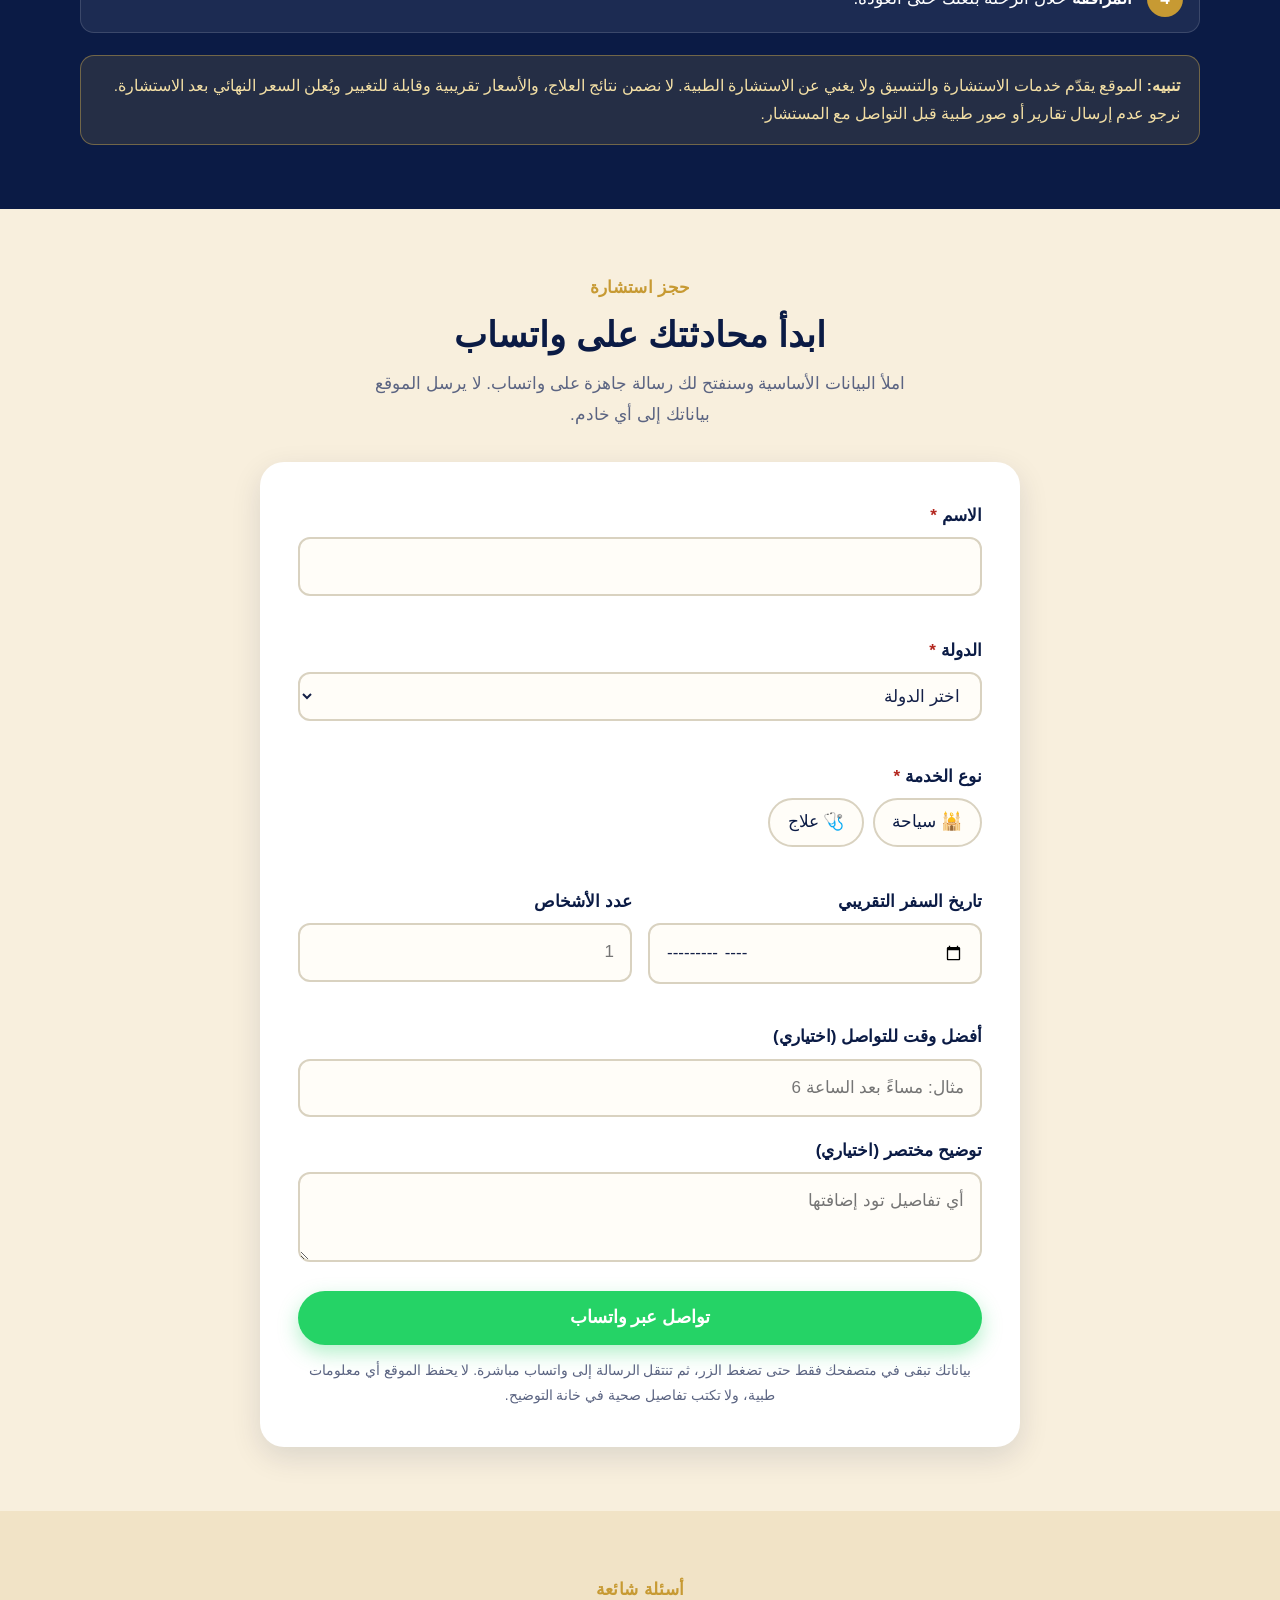
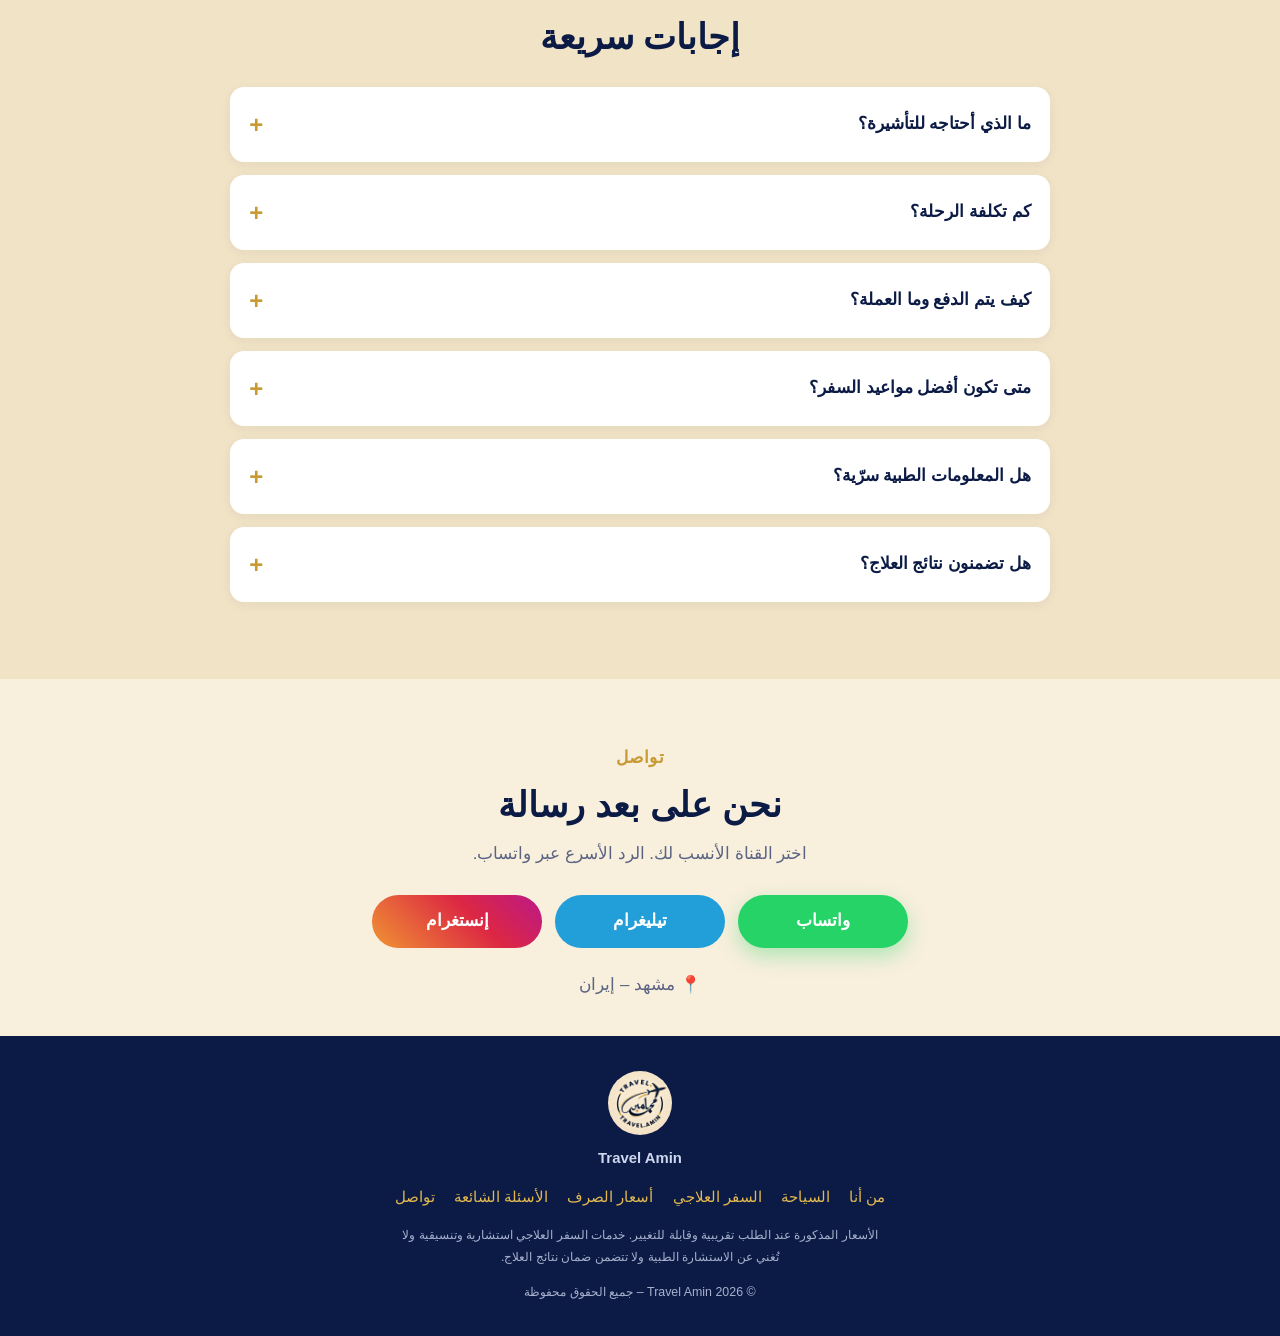
==== commit e2367675: "Add files via upload" ====
--- a/index.html
+++ b/index.html
@@ -3,7 +3,7 @@
 <head>
 <meta charset="utf-8">
 <meta name="google-site-verification" content="cm3eL5Jy6Xv6FcwjnSOEqMSKHyD1TACXFL0OjEvYumI" />
-<meta http-equiv="Content-Security-Policy" content="default-src 'self'; script-src 'self'; style-src 'self' https://fonts.googleapis.com; font-src https://fonts.gstatic.com; img-src 'self' data:; connect-src 'self' https://travelamin.mafia099x.workers.dev; base-uri 'self'; form-action 'none'; object-src 'none'">
+<meta http-equiv="Content-Security-Policy" content="default-src 'self'; script-src 'self'; style-src 'self' https://fonts.googleapis.com; font-src https://fonts.gstatic.com; img-src 'self' data:; connect-src 'self' https://travelamin-rate.mafia099x.workers.dev; base-uri 'self'; form-action 'none'; object-src 'none'">
 <meta name="referrer" content="strict-origin-when-cross-origin">
 <meta name="viewport" content="width=device-width, initial-scale=1, viewport-fit=cover">
 <title>مرشد سياحي في مشهد | السياحة العلاجية في إيران - Travel Amin</title>
@@ -12,11 +12,19 @@
 <meta property="og:type" content="website">
 <meta property="og:title" content="Travel Amin | السياحة والعلاج في إيران">
 <meta property="og:description" content="خطّط رحلتك السياحية أو العلاجية إلى إيران مع مرشد من مشهد، وتواصل مباشرة عبر واتساب.">
-<meta property="og:image" content="assets/img/og.jpg">
+<meta property="og:url" content="https://travel4iran.github.io/Travel-Amin/">
+<meta property="og:site_name" content="Travel Amin">
+<meta property="og:image" content="https://travel4iran.github.io/Travel-Amin/assets/img/og.jpg">
+<meta property="og:image:width" content="1200">
+<meta property="og:image:height" content="630">
+<meta property="og:image:alt" content="Travel Amin – مرشد سياحي في مشهد">
 <meta name="twitter:card" content="summary_large_image">
+<meta name="twitter:title" content="Travel Amin | السياحة والعلاج في إيران">
+<meta name="twitter:description" content="خطّط رحلتك السياحية أو العلاجية إلى إيران مع مرشد من مشهد، وتواصل مباشرة عبر واتساب.">
+<meta name="twitter:image" content="https://travel4iran.github.io/Travel-Amin/assets/img/og.jpg">
 <meta property="og:locale" content="ar_AR">
 <meta name="theme-color" content="#0B1B45" id="metaTheme">
-<script src="assets/js/theme-init.js"></script>
+<script src="assets/js/theme-init.js?v=20261107"></script>
 <link rel="icon" type="image/png" href="assets/img/favicon.png">
 <link rel="apple-touch-icon" href="assets/img/apple-touch-icon.png">
 <link rel="preconnect" href="https://fonts.googleapis.com">
@@ -34,6 +42,15 @@
       "description": "خدمات السياحة والسفر العلاجي في إيران للناطقين بالعربية",
       "url": "https://travel4iran.github.io/Travel-Amin/",
       "logo": "https://travel4iran.github.io/Travel-Amin/assets/img/logo.jpg",
+      "image": "https://travel4iran.github.io/Travel-Amin/assets/img/og.jpg",
+      "knowsLanguage": "ar",
+      "telephone": "+989395464608",
+      "contactPoint": {
+        "@type": "ContactPoint",
+        "contactType": "customer service",
+        "telephone": "+989395464608",
+        "availableLanguage": "Arabic"
+      },
       "areaServed": "IR",
       "address": {
         "@type": "PostalAddress",
@@ -80,19 +97,44 @@
     },
     {
       "@type": "Question",
+      "name": "كيف يتم الدفع وما العملة؟",
+      "acceptedAnswer": {
+        "@type": "Answer",
+        "text": "نحدد طريقة الدفع والعملة معك بوضوح بعد الاتفاق على البرنامج، وقبل أي التزام."
+      }
+    },
+    {
+      "@type": "Question",
+      "name": "متى تكون أفضل مواعيد السفر؟",
+      "acceptedAnswer": {
+        "@type": "Answer",
+        "text": "يعتمد ذلك على الوجهة ونوع الرحلة؛ أخبرنا بما تفضّله وسنقترح عليك الوقت الأنسب."
+      }
+    },
+    {
+      "@type": "Question",
       "name": "هل المعلومات الطبية سرّية؟",
       "acceptedAnswer": {
         "@type": "Answer",
         "text": "نحترم خصوصيتك. لا يحفظ الموقع أي معلومات طبية، ونرجو عدم إرسال تقارير أو صور قبل التواصل مع المستشار عبر واتساب."
       }
+    },
+    {
+      "@type": "Question",
+      "name": "هل تضمنون نتائج العلاج؟",
+      "acceptedAnswer": {
+        "@type": "Answer",
+        "text": "لا. نحن نقدّم الاستشارة والتنسيق فقط، والقرار الطبي والنتائج من مسؤولية الطبيب والمركز المعالج."
+      }
     }
   ]
 }
-  </script>
-<link rel="stylesheet" href="assets/css/style.css">
+</script>
+<link rel="stylesheet" href="assets/css/style.css?v=20261107">
 </head>
 <body>
 <div id="intro" role="status" aria-live="polite" aria-label="جارٍ تجهيز رحلتك" dir="ltr">
+  <button class="in-skip" id="inSkip" type="button" dir="rtl">تخطي</button>
   <div class="in-stars"></div>
   <div class="in-stage in-route" id="inRoute">
     <div class="in-logo" id="inLogoWrap">
@@ -225,7 +267,7 @@
       </div>
       <div class="badges"><span>✔ خبرة 5 سنوات</span><span>✔ دعم باللغة العربية</span><span>✔ استشارة مباشرة</span></div>
     </div>
-    <img class="hero-logo" src="assets/img/logo.jpg" alt="شعار Travel Amin: طائرة وخط عربي" width="340" height="340">
+    <img class="hero-logo" fetchpriority="high" src="assets/img/logo.jpg" alt="شعار Travel Amin: طائرة وخط عربي" width="340" height="340">
   </div>
 </section>
 
@@ -330,10 +372,10 @@
     <h2>العلاج في إيران… برحلة منظّمة وسرية</h2>
     <p class="lead">نقدّم خدمة استشارة وتنسيق لمساعدتك على تنظيم الرحلة العلاجية للمريض والمرافق.</p>
     <div class="grid g4">
-      <div class="card" data-spec="تجميل"><span class="ico" aria-hidden="true">✨</span><h3>الجراحة التجميلية</h3><p>نرشّح لك جرّاحًا متخصصًا في العملية التي تحتاجها بعد الاطلاع على حالتك وصورك عبر المستشار.</p></div>
-      <div class="card" data-spec="أسنان"><span class="ico" aria-hidden="true">🦷</span><h3>طب الأسنان</h3><p>أطباء أسنان بحسب الحاجة: زراعة، تجميل الأسنان، تقويم أو علاج جذور.</p></div>
-      <div class="card" data-spec="عقم"><span class="ico" aria-hidden="true">👶</span><h3>علاج العقم</h3><p>استشاريون في مراكز متخصصة، مع احترام كامل للخصوصية وتنسيق مواعيد المتابعة.</p></div>
-      <div class="card" data-spec="فحص"><span class="ico" aria-hidden="true">📋</span><h3>الفحص الشامل</h3><p>برنامج فحوصات منظّم في مركز طبي مجهّز يُنجز في وقت قصير.</p></div>
+      <div class="card"><span class="ico" aria-hidden="true">✨</span><h3>الجراحة التجميلية</h3><p>نرشّح لك جرّاحًا متخصصًا في العملية التي تحتاجها بعد الاطلاع على حالتك وصورك عبر المستشار.</p></div>
+      <div class="card"><span class="ico" aria-hidden="true">🦷</span><h3>طب الأسنان</h3><p>أطباء أسنان بحسب الحاجة: زراعة، تجميل الأسنان، تقويم أو علاج جذور.</p></div>
+      <div class="card"><span class="ico" aria-hidden="true">👶</span><h3>علاج العقم</h3><p>استشاريون في مراكز متخصصة، مع احترام كامل للخصوصية وتنسيق مواعيد المتابعة.</p></div>
+      <div class="card"><span class="ico" aria-hidden="true">📋</span><h3>الفحص الشامل</h3><p>برنامج فحوصات منظّم في مركز طبي مجهّز يُنجز في وقت قصير.</p></div>
     </div>
     <p class="center u7">نختار الطبيب أو المركز المناسب لكل حالة بعد الاستشارة، ونعرّفك بخبرته قبل تحديد أي موعد.</p>
     <h3 class="u8">كيف تتم الخطوات؟</h3>
@@ -353,7 +395,7 @@
   <div class="container center">
     <span class="eyebrow">حجز استشارة</span>
     <h2>ابدأ محادثتك على واتساب</h2>
-    <p class="lead">املأ البيانات الأساسية وسنفتح لك رسالة جاهزة على واتساب. لا يتم إرسال أي بيانات إلى خادم.</p>
+    <p class="lead">املأ البيانات الأساسية وسنفتح لك رسالة جاهزة على واتساب. لا يرسل الموقع بياناتك إلى أي خادم.</p>
     <form class="form-wrap u2" id="bookForm" novalidate aria-label="نموذج حجز استشارة">
       <div class="field">
         <label for="name">الاسم <span class="req">*</span></label>
@@ -413,7 +455,7 @@
           <button type="button" class="btn btn-line" id="fb-copy">نسخ الرقم</button>
         </div>
       </div>
-      <p class="privacy-note">بياناتك تبقى في متصفحك فقط حتى تضغط الزر، ولا يتم حفظ أي معلومات طبية.</p>
+      <p class="privacy-note">بياناتك تبقى في متصفحك فقط حتى تضغط الزر، ثم تنتقل الرسالة إلى واتساب مباشرة. لا يحفظ الموقع أي معلومات طبية، ولا تكتب تفاصيل صحية في خانة التوضيح.</p>
     </form>
   </div>
 </section>
@@ -467,9 +509,9 @@
 
 
 
-<script src="assets/js/config.js" defer></script>
-<script src="assets/js/intro.js" defer></script>
-<script src="assets/js/main.js" defer></script>
-<script src="assets/js/rates.js" defer></script>
+<script src="assets/js/config.js?v=20261107" defer></script>
+<script src="assets/js/intro.js?v=20261107" defer></script>
+<script src="assets/js/main.js?v=20261107" defer></script>
+<script src="assets/js/rates.js?v=20261107" defer></script>
 </body>
 </html>
--- a/assets/css/style.css
+++ b/assets/css/style.css
@@ -5,8 +5,8 @@
   --radius:18px; --shadow:0 10px 30px rgba(11,27,69,.12);
 }
 *{box-sizing:border-box;margin:0}
-html{scroll-behavior:smooth;scroll-padding-top:100px}
-body{font-family:"Tajawal","Segoe UI",Tahoma,Arial,sans-serif;background:var(--cream);color:var(--ink);line-height:1.8;font-size:17px;-webkit-text-size-adjust:100%}
+html{scroll-behavior:smooth;scroll-padding-top:100px; overflow-x: hidden;}
+body{font-family:"Tajawal","Segoe UI",Tahoma,Arial,sans-serif;background:var(--cream);color:var(--ink);line-height:1.8;font-size:17px;-webkit-text-size-adjust:100%; overflow-x: hidden;}
 img{max-width:100%;display:block}
 a{color:inherit}
 .container{width:min(1120px,100% - 2rem);margin-inline:auto}
@@ -133,7 +133,7 @@
 .g4{grid-template-columns:repeat(4,1fr)}.g3{grid-template-columns:repeat(3,1fr)}.g2{grid-template-columns:repeat(2,1fr)}
 @media(max-width:900px){.g4{grid-template-columns:repeat(2,1fr)}.g3{grid-template-columns:repeat(2,1fr)}}
 @media(max-width:700px){.g4:not(.stack),.g3:not(.stack){grid-template-columns:1fr}}
-.stack{display:block!important;position:relative;z-index:0;isolation:isolate;margin-top:2rem;touch-action:pan-y;-webkit-user-select:none;user-select:none}
+.stack{display:block!important;position:relative;z-index:0;isolation:isolate;margin-top:2rem;touch-action:pan-y;-webkit-user-select:none;user-select:none; overflow: hidden !important; padding-bottom: 30px; max-width: 100vw;}
 .stack>.card{position:absolute;inset-inline:0;top:0;margin:0;transition:transform .35s cubic-bezier(.2,.8,.2,1),opacity .3s;will-change:transform;touch-action:pan-y;cursor:grab;box-shadow:0 10px 26px rgba(11,27,69,.16);border:1px solid rgba(11,27,69,.06)}
 .stack>.card.drag{transition:none;cursor:grabbing}
 .dark .stack>.card{background:#1b3070;border-color:rgba(255,255,255,.15)}
@@ -164,10 +164,10 @@
 
 /* about */
 .about{display:grid;grid-template-columns:.8fr 1.2fr;gap:2.5rem;align-items:center}
-.pwrap{width:100%;max-width:340px;margin-inline:auto}
+.pwrap{width:100%;max-width:340px;margin-inline:auto; overflow: hidden; position: relative; transform: translateZ(0);}
 .pcard{padding:0;margin:0 0 .8rem;overflow:hidden;border-radius:var(--radius);background:#000}
 .pcard img{display:block;width:100%;max-width:100%;aspect-ratio:2/3;object-fit:cover;border-radius:0;box-shadow:none;margin:0;-webkit-user-drag:none;pointer-events:none}
-.pstack.stack{margin-top:0}
+.pstack.stack{margin-top:0; overflow: hidden; border-radius: var(--radius);}
 .pstack.stack>.pcard{margin:0}
 @media(min-width:701px){.pstack~.snav{display:flex}.pstack~.snav .dots{display:flex}.pstack~.swipe-hint{display:block}}
 .about>img{border-radius:var(--radius);box-shadow:var(--shadow);aspect-ratio:2/3;object-fit:cover;width:100%;max-width:340px;margin-inline:auto}
